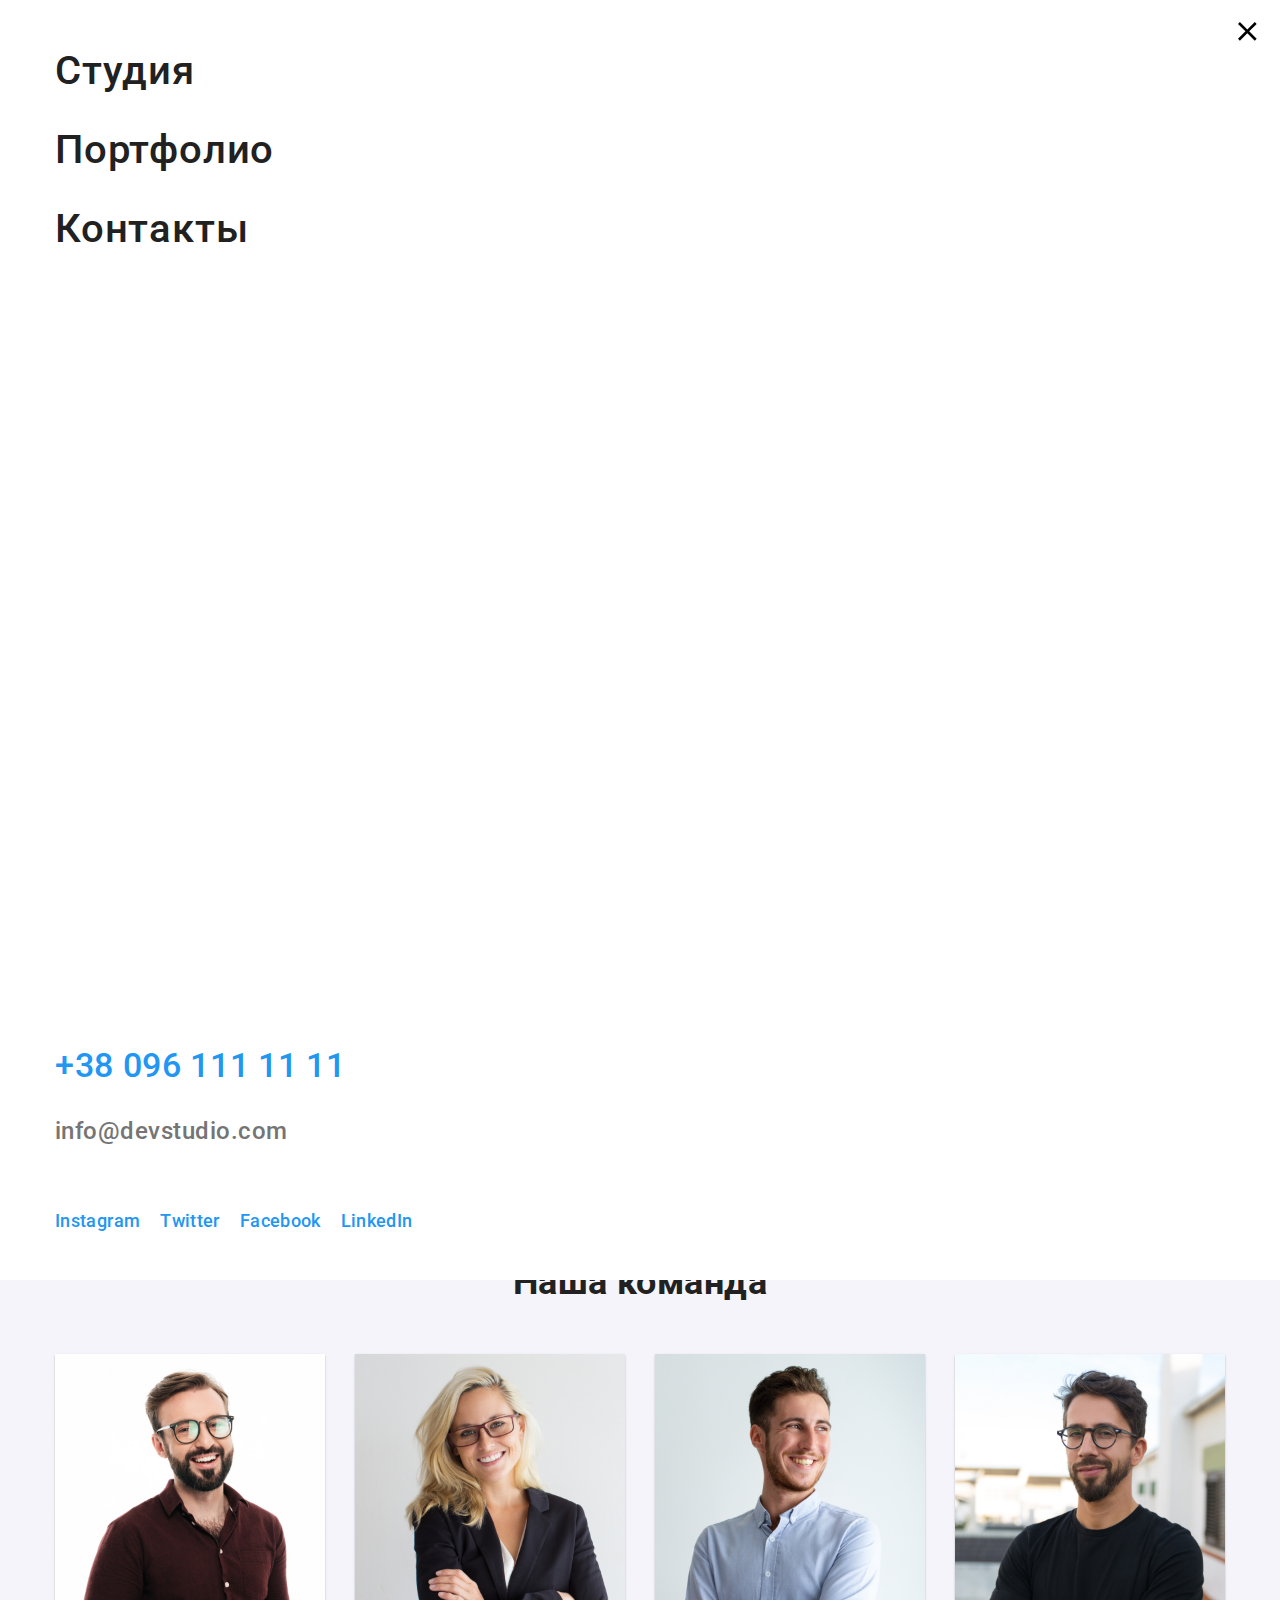
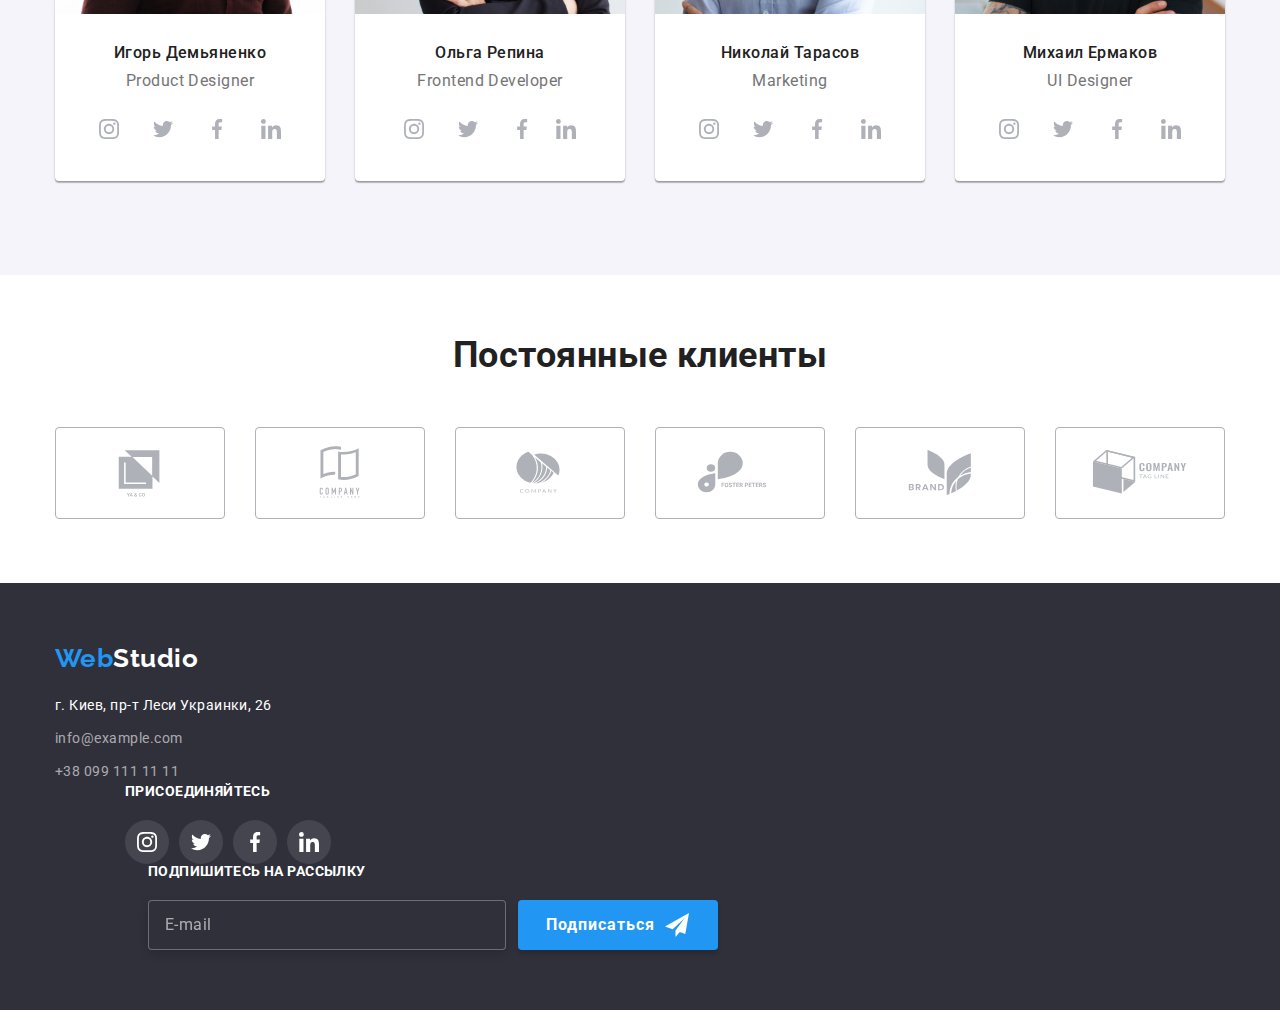
==== index.html @ b3c130a8 "Робить моб меню" ====
<!DOCTYPE html>
<html lang="ru">            
<head>
    <meta charset="UTF-8">
    <meta http-equiv="X-UA-Compatible" content="IE=edge">
    <meta name="viewport" content="width=device-width, initial-scale=1.0">
    <title>Document</title>
    <link href="https://fonts.googleapis.com/css2?family=Raleway:wght@700&family=Roboto:wght@400;500;700;900&display=swap"
        rel="stylesheet">
        <link rel="stylesheet" href="https://cdnjs.cloudflare.com/ajax/libs/modern-normalize/1.0.0/modern-normalize.min.css">
        <link rel="stylesheet" href="./css/main.min.css">
</head>


<body>
    
    <header class="page-header">
        <div class="header container">
            <nav class="navigation">
                <a href="./index.html" class="logo"> <span class="logo-accent">Web</span>Studio</a>
    
              </nav>
<div class="menu-container js-menu-container" id="mobile-menu"></div>
    <ul class="site-nav list">
    <li class="header-link"><a href="" class="nav-link link current">Студия</a></li>
    <li class="header-link"> <a href="./portfolio.html" class="nav-link link">Портфолио</a></li>
    <li class="header-link"> <a href="" class="nav-link link">Контакты</a></li>
</ul>


<div class="auth-nav-group">
    <ul class="auth-nav list">
        <li class="header-link">

            <a href="mailto:info@example.com" class="auth-nav mail">
                <svg class="email-icon" width="16" height="12">
                    <use href="./images/icons.svg#icon-envelope">
                    </use>
                </svg>info@devstudio.com</a>
        </li>

        <li class="tel:header-link"> <a href="" class="auth-nav phone">
                <svg class="smartphone-icon" width="10" height="16">
                    <use href="./images/icons.svg#icon-smartphone">
                    </use>
                </svg>+38 096 111 11 11</a>
        </li>
    </ul>
</div>


<button type="button" class="menu-open-btn" data-menu-open>
    <svg class="menu-open-btn__icon" width="40" height="40" aria-label="Переключатель мобильного меню" aria-expanded="false"
        aria-controls="mobile-menu">
        <use class="icon-menu" href="./images/icons.svg#icon-menu-mob"></use>
</svg> </button>


 </div>

 <div class="mob-menu" data-menu>

    <div class="container">

        <div class="mob-menu-top">

     <button type="button" class="menu-close-btn" data-menu-close>
        <svg class="menu-close-btn__icon" width="19" height="19" aria-label="Переключатель мобильного меню" aria-expanded="false"
            aria-controls="mobile-menu">
                     <use class="icon-close" href="./images/icons.svg#icon-close-mob"></use>
        </svg>
     </button>


<ul class="mob-menu-list list">
    <li class="mob-menu-list__item"><a href="" class="mob-menu-list__link link current">Студия</a></li>
    <li class="mob-menu-list__item"> <a href="./portfolio.html" class="mob-menu-list__link link">Портфолио</a></li>
    <li class="mob-menu-list__item"> <a href="" class="mob-menu-list__link link">Контакты</a></li>
</ul>

</div>

<div class="mob-menu-bottom">

<div class="mob-connect mob-menu__connect">
    <ul class="mob-connect__list list">
        

        <li class="tel:mob-connect__item"> <a href="" class="mob-connect__tel">
                +38 096 111 11 11</a>
        </li>
   <li class="mob-connect__item">

            <a href="mailto:info@example.com" class="mob-connect__mail">
               info@devstudio.com</a>
        </li> 
    </ul>

    

</div>
<ul class="mob-menu-social list">
        <li class="mob-menu-social__item">
            <a href="" class="mob-menu-social__link link"
            target="blank" rel="noopener noreferrer">
               Instagram 
            </a>
        </li>
        <li class="mob-menu-social__item">
            <a href="" class="mob-menu-social__link link" target="blank" rel="noopener noreferrer">
                Twitter
            </a>
        </li>
        <li class="mob-menu-social__item">
            <a href="" class="mob-menu-social__link link" target="blank" rel="noopener noreferrer">
              Facebook  
            </a>
        </li>
        <li class="mob-menu-social__item">
            <a href="" class="mob-menu-social__link link" target="blank" rel="noopener noreferrer">
               LinkedIn 
            </a>
        </li>
    </ul>
</div>
</div>
</div>

    </header>

<main>
<!-- HERO -->


    <!-- <section class="hero">
        <div class="hero__wrap container">
        <h1 class="hero__title">Эффективные решения<br>для вашего бизнеса</h1>
                <button type="button" class="hero__button" data-modal-open>Заказать услугу</button> 
   
            </div>  
    </section> -->
        

    <!--Особливості-->

    <section class="section">
<div class="features section__features container">
    <h2 class="feature__title--hidden visually-hidden">Преимущества</h2>
        <ul class="features-description list">
            <li class="features-description__item">
                <div class="features-description__thumb">
                    <svg class="features-description__icon" width="70" height="70">
                        <use href="./images/icons.svg#icon-antenna"></use>
                    </svg>
                </div>
                <h3 class="features-description__title">Внимание к деталям</h3>
            <p class="features-description__text">Идейные соображения, а также начало повседневной работы по формированию позиции.</p>
            </li>

        <li class="features-description__item">
            <div class="features-description__thumb">
                <svg class="features-description__icon" width="70" height="70">
                    <use href="./images/icons.svg#icon-clock"></use>
                </svg>
            </div>
            <h3 class="features-description__title">Пунктуальность</h3>
            <p class="features-description__text">Задача организации, в особенности же рамки и место обучения кадров влечет за собой.</p>
        </li>

        <li class="features-description__item">
            <div class="features-description__thumb">
                <svg class="features-description__icon" width="70" height="70">
                    <use href="./images/icons.svg#icon-diagram"></use>
                </svg>
            </div>
            <h3 class="features-description__title">Планирование</h3>
            <p class="features-description__text">Равным образом консультация с широким активом в значительной степени обуславливает.</p>
        </li>
        <li class="features-description__item">
            <div class="features-description__thumb">
                <svg class="features-description__icon" width="70" height="70">
                    <use href="./images/icons.svg#icon-astronaut"></use>
                </svg>
            </div>
            <h3 class="features-description__title">Современные технологии</h3>
            <p class="features-description__text">Значимость этих проблем настолько очевидна, что реализация плановых заданий.</p>
        </li>
        </ul>
    </div>
    </section>

    <!--Діяльність-->


    <section class="section">
        <div class="section__activity activity container">
        <h2 class="activity__title">Чем мы занимаемся</h2>
        <ul class="activity__list list">
           <div class="activity__photo-thumb">
            <li class="activity__photo">
             <img class="activity__image no-gap" src="./images/img.png" alt="Фото планшета с клавиатурой" width="370"></li>           
            <p class="activity__description">Десктопные приложения</p>
            </div>
            <div class="activity__photo-thumb">
            <li class="activity__photo">
             <img class="activity__image no-gap" src="./images/planshet.png" alt="Фото планшета" width="370"></li>
            <p class="activity__description">Мобильные приложения</p>
            </div>
            <div class="activity__photo-thumb">
            <li class="activity-photo">
             <img class="activity__image no-gap" src="./images/nout.png" alt="Фото ноутбука" width="370"></li>  
        <p class="activity__description">Дизайнерские решения</p>
            </div>
    </ul>
    </div>
    </section>

    <!--Команда-->

    <section class="section team-bg">
        <div class="team container">
        <h2 class="team__title">Наша команда</h2>
        
         <ul class="team__list team-card list">
           
            <li class="team-card__list">
                <div>
                <img class="team-card__photo no-gap" src="./images/igor.jpg" alt="Фото Игоря" width="270" height="260">
               <div class="team-card__content">
                   <h3 class="team-card__name">Игорь Демьяненко</h3>
                <p class="team-card__possition"> <span lang="en">Product Designer</span> </p>
                <ul class="team-social list">
                    <li class="team-social__item">
                        <a href="" class="team-social__link">
                            <svg class="team-social__icon" width="20" height="20">
                                <use href="./images/icons.svg#icon-instagram">
                                </use>
                            </svg>
                        </a>
                    </li>
                    <li class="team-social__item">
                        <a href="" class="team-social__link">
                            <svg class="team-social__icon" width="20" height="20">
                                <use href="./images/icons.svg#icon-twitter">
                                </use>
                            </svg>
                        </a>
                    </li>
                    <li class="team-social__item">
                        <a href="" class="team-social__link">
                            <svg class="team-social__icon" width="20" height="20">
                                <use href="./images/icons.svg#icon-facebook">
                                </use>
                            </svg>
                        </a>
                    </li>
                    <li class="team-social__item">
                        <a href="" class="team-social__link">
                            <svg class="team-social__icon" width="20" height="20">
                                <use href="./images/icons.svg#icon-linkedin">
                                </use>
                            </svg>
                        </a>
                    </li>
                </ul>
            </div>
         </div>
        </li>
            <li class="team-card__list">
               <div>
                <img class="team-card__photo no-gap" src="./images/olga.jpg" alt="Фото Ольги" width="270" height="260">
               
                <div class="team-card__content">
                    <h3 class="team-card__name">Ольга Репина</h3>
                <p class="team-card__possition"> <span lang="en">Frontend Developer</span> </p>
            <ul class="team-social list">
                <li class="team-social__item">
                    <a href="" class="team-social__link">
                        <svg class="team-social__icon" width="20" height="20">
                            <use href="./images/icons.svg#icon-instagram">
                            </use>
                        </svg>
                    </a>
                </li>
                <li class="team-social__item">
                    <a href="" class="team-social__link">
                        <svg class="team-social__icon" width="20" height="20">
                            <use href="./images/icons.svg#icon-twitter">
                            </use>
                        </svg>
                    </a>
                </li>
                <li class="team-social__item">
                    <a href="" class="team-social__link">
                        <svg class="team-social__icon" width="20" height="20">
                            <use href="./images/icons.svg#icon-facebook">
                            </use>
                        </svg>
                    </a>
                </li>
                <li class="teamteam-social__item">
                    <a href="" class="team-social__link">
                        <svg class="team-social__icon" width="20" height="20">
                            <use href="./images/icons.svg#icon-linkedin">
                            </use>
                        </svg>
                    </a>
                </li>
            </ul>
            </div>
        </div>
        </li>
            <li class="team-card__list">
                <div>
                <img class="team-card__photo no-gap" src="./images/nicolay.jpg" alt="Фото Николая" width="270" height="260">
                <div class="team-card__content">
                    <h3 class="team-card__name">Николай Тарасов</h3>
                <p class="team-card__possition"> <span lang="en">Marketing</span> </p>
            <ul class="team-social list">
                <li class="team-social__item">
                    <a href="" class="team-social__link">
                        <svg class="team-social__icon" width="20" height="20">
                            <use href="./images/icons.svg#icon-instagram">
                            </use>
                        </svg>
                    </a>
                </li>
                <li class="team-social__item">
                    <a href="" class="team-social__link">
                        <svg class="team-social__icon" width="20" height="20">
                            <use href="./images/icons.svg#icon-twitter">
                            </use>
                        </svg>
                    </a>
                </li>
                <li class="team-social__item">
                    <a href="" class="team-social__link">
                        <svg class="team-social__icon" width="20" height="20">
                            <use href="./images/icons.svg#icon-facebook">
                            </use>
                        </svg>
                    </a>
                </li>
                <li class="team-social__item">
                    <a href="" class="team-social__link">
                        <svg class="team-social__icon" width="20" height="20">
                            <use href="./images/icons.svg#icon-linkedin">
                            </use>
                        </svg>
                    </a>
                </li>
            </ul>
            </div>
        </div>
        </li>
            <li class="team-card__list">
                <div>
                <img class="team-card__photo no-gap" src="./images/mihail.jpg" alt="Фото Михаила" width="270" height="260">
                <div class="team-card__content">
                    <h3 class="team-card__name">Михаил Ермаков</h3>
                <p class="team-card__possition"> <span lang="en">UI Designer</span> </p>
            <ul class="team-social list">
                <li class="team-social__item">
                    <a href="" class="team-social__link">
                        <svg class="team-social__icon" width="20" height="20">
                            <use href="./images/icons.svg#icon-instagram">
                            </use>
                        </svg>
                    </a>
                </li>
                <li class="team-social__item">
                    <a href="" class="team-social__link">
                        <svg class="team-social__icon" width="20" height="20">
                            <use href="./images/icons.svg#icon-twitter">
                            </use>
                        </svg>
                    </a>
                </li>
                <li class="team-social__item">
                    <a href="" class="team-social__link">
                        <svg class="team-social__icon" width="20" height="20">
                            <use href="./images/icons.svg#icon-facebook">
                            </use>
                        </svg>
                    </a>
                </li>
                <li class="team-social__item">
                    <a href="" class="team-social__link">
                        <svg class="team-social__icon" width="20" height="20">
                            <use href="./images/icons.svg#icon-linkedin">
                            </use>
                        </svg>
                    </a>
                </li>
            </ul>
            </div>
        </div>
        </li>
       
        </ul>
     </div>
   
    </section>
    
    <!--Клієнти-->

    <section class="section clients">
        <div class="clients-box container">
            <h2 class="clients-box__title">Постоянные клиенты</h2>
            <ul class="clients-box__list clients-list list">
                <li class="clients-list__item">
                    <div class="clients-list__thumb">
                        <a href="" class="clients-list__link">
                         <svg class="clients-list__logo" width="106" height="60">
                        <use href="./images/icons.svg#icon-Logo1"></use>
                    </svg>
                    </a>
                </div>
                </li>
                <li class="clients-list__item">
                    <div class="clients-list__thumb">
                       <a href="" class="clients-list__link">
                        <svg class="clients-list__logo" width="106" height="60">
                        <use href="./images/icons.svg#icon-Logo2"></use>
                    </svg>
                    </a>
                </div>
                </li>
                <li class="clients-list__item">
                    <div class="clients-list__thumb">
                        <a href="" class="clients-list__link">
                        <svg class="clients-list__logo" width="106" height="60">
                        <use href="./images/icons.svg#icon-Logo3"></use>
                    </svg>
                    </a>
                 </div>
                </li>
                <li class="clients-list__item">
                    <div class="clients-list__thumb">
                        <a href="" class="clients-list__link"> 
                        <svg class="clients-list__logo" width="106" height="60">
                        <use href="./images/icons.svg#icon-Logo4"></use>
                        </svg>
                    </a>
                </div>
                </li>
                <li class="clients-list__item">
                    <div class="clients-list__thumb">
                         <a href="" class="clients-list__link">
                        <svg class="clients-list__logo" width="106" height="60">
                        <use href="./images/icons.svg#icon-Logo5"></use>
                    </svg>
                    </a>
                </div>
                </li>
                <li class="clients-list__item">
                    <div class="clients-list__thumb">
                        <a href="" class="clients-list__link">
                        <svg class="clients-list__logo" width="106" height="60">
                        <use href="./images/icons.svg#icon-Logo6"></use>
                    </svg>
                    </a>
                </div>
                </li>
            </ul>  
        </div>
    </section>
</main>

    <!--Футер-->
    
    <footer class="footer">
        <div class="footer__wrap--general container">

        <div class="footer-contacts">
            <a href=".index.html" class="footer-contacts__logo-footer"> <span class="logo-accent">Web</span>Studio</a>
        <address class="address-city">
            <a href="https://goo.gl/maps/Y9RydLLw3SXS2AKa6" class="address-city__address">г. Киев, пр-т Леси Украинки, 26</a>
    
        </address>
        <address class="address-text">
            <a href="mailto:info@example.com" class="address-text__contacts-main contacts-email">info@example.com</a> <br>
            <a href="tel:+380991111111" class="address-text__contacts-main contacts-phone">+38 099 111 11 11</a>
        </address>
        </div>

        <div class="footer__social footer-social-box ">
            <h3 class="footer-title">присоединяйтесь</h3>
            
            <ul class="footer-social-list list">
                <li class="footer-social-list__item">
                     <a href="" class="footer-social-list__link">
                        <svg class="footer-social-list__icon" width="20" height="20">
                            <use href="./images/icons.svg#icon-instagram">
                            </use>
                        </svg>
                    </a>
                </li>
                <li class="footer-social-list__item">
                     <a href="" class="footer-social-list__link">
                        <svg class="footer-social-list__icon" width="20" height="20">
                            <use href="./images/icons.svg#icon-twitter">
                            </use>
                        </svg>
                    </a>
                </li>
                <li class="footer-social-list__item">
                     <a href="" class="footer-social-list__link">
                        <svg class="footer-social-list__icon" width="20" height="20">
                            <use href="./images/icons.svg#icon-facebook">
                            </use>
                        </svg>
                    </a>
                </li>
                <li class="footer-social-list__item">
                     <a href="" class="footer-social-list__link">
                        <svg class="footer-social-list__icon" width="20" height="20">
                            <use href="./images/icons.svg#icon-linkedin">
                            </use>
                        </svg>
                    </a>
                </li>
            </ul>
      
    </div>
    <div class="footer__subscribe-box">
        <h3 class="footer-title">подпишитесь на рассылку</h3>
        <div class="subscribe-wrap">
        
            <input type="email" class="subscribe-wrap__mail-input" placeholder="E-mail" >
          
            <button type="button" class="btn-footer" >Подписаться
            <svg class="btn-footer__icon" width="24" height="24">
                <use href="./images/icons.svg#icon-icon_send">
                </use>
            </svg>  
            </button>
            
        </div>
    </div>
    </div>
    </footer>

    <div class="backdrop is-hidden" data-modal>
        <div class="modal">
            <button class="close-modal" data-modal-close>
                <svg class="close-modal__icon" width="11" height="11">
                    <use href="./images/icons.svg#icon-close">
                    </use>
                </svg>
            </button>
        <form class="form" action="#">
            <b class="modal__title">Оставьте свои данные, мы вам перезвоним</b>
            <!-- <p class="text-modal title">Оставьте свои данные, мы вам перезвоним</p> -->
            <div class="form__group form-wrap">
                <label for="user-name">Имя</label>
                <span class="form-group-span">
                    <input class="form-input" type="text" name="user-name" id="user-name">
                    <svg class="icon-man icon-modal" width="16" height="12">
                        <use href="./images/icons.svg#icon-man">
                        </use>
                    </svg>
                </span>
            </div>

            <div class="form__group">
            
                <label for="phone">Телефон</label>
                <span class="form-group-span">
                    <input class="form-input" type="tel" name="phone" id="phone">
                    <svg class="icon-phone icon-modal" width="16" height="12">
                        <use href="./images/icons.svg#icon-phone">
                        </use>
                    </svg>
                </span>
            </div>

            <div class="form__group">
            
                <label for="mail">Почта</label>
                <span class="form-group-span">
                    <input class="form-input" type="email" name="mail" id="mail">
                    <svg class="icon-mail icon-modal" width="16" height="12">
                        <use href="./images/icons.svg#icon-mail">
                        </use>
                    </svg>
                </span>
            </div>

            <div class="form__group">
            <label for="comments">Комментарий</label>
            <textarea class="textarea" name="comments" id="comments" placeholder="Введите текст"></textarea>
            </div>

            <div class="form-agreement"> 
            <input type="checkbox" name="agree" id="agree" class="agree-check visually-hidden">
            <label for="agree" class="agree-text" >
                 <span>
                     <svg class="agree-icon" width="16" height="15">
                <use href="./images/icons.svg#icon-check">
                </use>
            </svg>
        </span>
         Соглашаюсь с рассылкой и принимаю&nbsp;
            <a href="" class="agree-link link">Условия договора</a>
        </label>
             </div>
            <button class="modal-btn-submit" type="submit">Отправить</button>
           
    </form>
        </div>
    </div>



<script src="./js/modal.js"></script>
<script src="./js/mobile-menu.js"></script>

</body>

</html>
---- css/main.min.css ----
* html{-webkit-box-sizing:border-box;box-sizing:border-box}p,h1,h2,h3,h4,h5,h6{margin:0px}ul,ol{margin-left:0px}button{cursor:pointer;outline:none;border:none}img{display:block;width:100%;max-width:100%;height:auto}:root{--bg-secondary: #e5e5e5;--border-header: #ececec;--primary-text-color: #212121;--accent-color: #2196f3;--secondary-text-color: #757575;--backgraund-main: #e5e5e5;--backdraund-black: #2f303a;--contacts-text-color: rgba(255, 255, 255, 0.6);--white-text-color: #ffffff;--bg-button-color: #f5f4fa;--button-hover-color: #188ce8;--border-portfolio: #eeeeee;--logo-header-black: #000000;--clients-link-border: #afb1b8;--timing-function: cubic-bezier(0.4, 0, 0.2, 1);--transition-duration: 250ms}body{color:var(--primary-text-color);text-decoration:none;font-family:Roboto, sans-serif;letter-spacing:0.03em}.list{list-style:none;padding:0px;margin:0px}.link{text-decoration:none}input{outline:none}textarea{outline:none}.visually-hidden{position:absolute;width:1px;height:1px;margin:-1px;border:0;padding:0;white-space:nowrap;-webkit-clip-path:inset(100%);clip-path:inset(100%);clip:rect(0 0 0 0);overflow:hidden}.container{width:100%;padding-right:15px;padding-left:15px;margin:0 auto}@media screen and (min-width: 480px){.container{width:480px}}@media screen and (min-width: 768px){.container{width:768px}}@media screen and (min-width: 1200px){.container{width:1200px}}.page-header{border-bottom:solid 1px var(--border-header)}.site-nav .link{color:var(--primary-text-color);font-weight:500;font-size:14px;line-height:1.14;letter-spacing:0.02em;text-decoration:none;display:-webkit-box;display:-ms-flexbox;display:flex;-ms-flex-wrap:wrap;flex-wrap:wrap;-webkit-transition:color var(--timing-function) var(--transition-duration);transition:color var(--timing-function) var(--transition-duration)}.site-nav .link:hover,.site-nav .link:focus{color:var(--accent-color)}.site-nav{display:-webkit-box;display:-ms-flexbox;display:flex}@media screen and (max-width: 767px){.site-nav{display:none}}.auth-nav{color:var(--secondary-text-color);font-weight:500;font-size:14px;line-height:1.14;letter-spacing:0.02em;text-decoration:none;display:-webkit-box;display:-ms-flexbox;display:flex;-webkit-box-align:center;-ms-flex-align:center;align-items:center;-webkit-transition:color var(--timing-function) var(--transition-duration);transition:color var(--timing-function) var(--transition-duration)}@media screen and (max-width: 767px){.auth-nav{display:none}}.auth-nav:hover,.auth-nav:focus{color:var(--accent-color)}.email-icon{margin-right:10px;fill:var(--secondary-text-color)}.auth-nav .mail:hover .email-icon,.auth-nav .mail:focus .email-icon{fill:var(--accent-color)}.smartphone-icon{margin-right:10px;fill:var(--secondary-text-color)}.auth-nav .phone:hover .smartphone-icon,.auth-nav .phone:focus .smartphone-icon{fill:var(--accent-color)}.header-link>.auth-nav{padding-top:32px;padding-bottom:32px}.auth-nav-group{margin-left:auto;display:-webkit-box;display:-ms-flexbox;display:flex}.navigation{display:-webkit-box;display:-ms-flexbox;display:flex}.nav-link{position:relative;padding-top:32px;padding-bottom:32px}.site-nav .current{color:var(--accent-color)}.site-nav .current::after{content:'';position:absolute;display:block;width:100%;height:4px;background-color:var(--accent-color);bottom:0;left:0;opacity:0;-webkit-transition:opacity 250ms var(--timing-function);transition:opacity 250ms var(--timing-function)}.site-nav .current::after,.site-nav .current::after{opacity:1;border-radius:2px}.header-link{display:block}.header-link:not(:last-child){margin-right:50px}.header{display:-webkit-box;display:-ms-flexbox;display:flex}.menu-open-btn{margin-left:auto;padding:12px 8px;background-color:var(--white-text-color)}.menu-open-btn__icon{-webkit-transition:fill var(--timing-function) var(--transition-duration);transition:fill var(--timing-function) var(--transition-duration)}.menu-open-btn__icon:hover{fill:var(--accent-color)}.menu-close-btn__icon{-webkit-transition:fill var(--timing-function) var(--transition-duration);transition:fill var(--timing-function) var(--transition-duration)}.menu-close-btn__icon:hover{fill:var(--accent-color)}.mob-menu{position:fixed;background-color:var(--white-text-color);top:0;left:0;width:100vw;height:100vw;z-index:1;padding-top:48px;padding-bottom:48px}.menu-close-btn{position:absolute;right:15px;top:10px;display:block;margin-left:auto;padding:12px 8px;background-color:var(--white-text-color)}.menu-close-btn:hover,.menu-close-btn:focus{color:var(--accent-color)}.mob-menu-list__link{font-weight:500;font-size:40px;line-height:1.17;letter-spacing:0.02em;text-decoration:none;color:var(--primary-text-color)}.mob-menu-list__link:hover,.mob-menu-list__link:focus{color:var(--accent-color);-webkit-transition:var(--timing-function) var(--transition-duration);transition:var(--timing-function) var(--transition-duration)}.mob-menu-list__item:not(:last-child){margin-bottom:32px}.mob-connect__tel{display:block;font-weight:500;font-size:34px;line-height:1.17;letter-spacing:0.02em;text-decoration:none;color:var(--accent-color);margin-bottom:32px}.mob-connect__mail{display:block;text-decoration:none;font-weight:500;font-size:24px;line-height:1.16;letter-spacing:0.02em;color:var(--secondary-text-color)}.mob-menu__connect{margin-bottom:64px}.mob-menu-social{display:-webkit-box;display:-ms-flexbox;display:flex;-webkit-box-orient:horizontal;-webkit-box-direction:normal;-ms-flex-direction:row;flex-direction:row}.mob-menu-social__item:not(:last-child){margin-right:20px}.mob-menu-social__link{font-weight:500;font-size:18px;line-height:1.22;letter-spacing:0.02em;color:var(--accent-color)}.container{height:100%;display:-webkit-box;display:-ms-flexbox;display:flex;-webkit-box-orient:vertical;-webkit-box-direction:normal;-ms-flex-direction:column;flex-direction:column;-webkit-box-pack:justify;-ms-flex-pack:justify;justify-content:space-between}.logo{color:var(--logo-header-black);font-family:Raleway, sans-serif;font-weight:bold;font-size:26px;line-height:1.19;text-decoration:none;display:-webkit-box;display:-ms-flexbox;display:flex;-webkit-box-align:center;-ms-flex-align:center;align-items:center;margin-right:93px}.logo-accent{color:var(--accent-color)}@media screen and (min-width: 480px){.section{padding-top:60px;padding-bottom:60px}}@media screen and (min-width: 1200px){.section{padding-bottom:94px;padding-bottom:94px}}.section-title{color:var(--primary-text-color);font-weight:bold;font-size:18px;line-height:2;text-decoration:none}.section-text{color:var(--secondary-text-color);font-size:16px;line-height:1.87;text-decoration:none}.backdrop{position:fixed;top:0;left:0;width:100vw;height:100vh;background-color:rgba(0,0,0,0.2);opacity:1;-webkit-transition:opacity var(--timing-function) var(--transition-duration),visibility var(--timing-function) var(--transition-duration);transition:opacity var(--timing-function) var(--transition-duration),visibility var(--timing-function) var(--transition-duration)}.backdrop.is-hidden{opacity:0;pointer-events:none;visibility:hidden}.backdrop.is-hidden .modal{-webkit-transform:translate(-50%, -50%) scale(0.9);transform:translate(-50%, -50%) scale(0.9)}.modal{position:absolute;top:50%;left:50%;-webkit-transform:translate(-50%, -50%);transform:translate(-50%, -50%);width:528px;min-height:581px;-webkit-box-shadow:0px 1px 3px rgba(0,0,0,0.12),0px 1px 1px rgba(0,0,0,0.14),0px 2px 1px rgba(0,0,0,0.2);box-shadow:0px 1px 3px rgba(0,0,0,0.12),0px 1px 1px rgba(0,0,0,0.14),0px 2px 1px rgba(0,0,0,0.2);border-radius:4px;background-color:var(--white-text-color);-webkit-transform:translate(-50%, -50%) scale(1);transform:translate(-50%, -50%) scale(1);-webkit-transition:-webkit-transform var(--transition-duration) var(--timing-function);transition:-webkit-transform var(--transition-duration) var(--timing-function);transition:transform var(--transition-duration) var(--timing-function);transition:transform var(--transition-duration) var(--timing-function), -webkit-transform var(--transition-duration) var(--timing-function)}.close-modal{position:absolute;display:-webkit-inline-box;display:-ms-inline-flexbox;display:inline-flex;-webkit-box-pack:center;-ms-flex-pack:center;justify-content:center;-webkit-box-align:center;-ms-flex-align:center;align-items:center;width:30px;height:30px;border:1px solid rgba(0,0,0,0.1);border-radius:50%;-webkit-box-sizing:border-box;box-sizing:border-box;background:var(--white-text-color);right:8px;top:8px;padding:6px;cursor:pointer}.close-modal__icon{-webkit-transition:fill var(--timing-function) var(--transition-duration);transition:fill var(--timing-function) var(--transition-duration)}.close-modal__icon:hover{fill:var(--accent-color)}.form{margin-right:auto;margin-left:auto;padding:40px}.form__group{position:relative;display:-webkit-box;display:-ms-flexbox;display:flex;-webkit-box-orient:vertical;-webkit-box-direction:normal;-ms-flex-direction:column;flex-direction:column;margin-bottom:10px;border-color:solid 1px var(--accent-color)}.form__group input:focus{border-color:var(--accent-color)}.form__group input{position:relative;margin:0;padding:0;padding-left:42px;border:1px solid rgba(33,33,33,0.2);-webkit-box-sizing:border-box;box-sizing:border-box;border-radius:4px;min-height:40px;width:100%;cursor:pointer}.form__group label{margin-bottom:4px;font-size:12px;line-height:1.16;letter-spacing:0.01em;color:var(--secondary-text-color);cursor:pointer}.form-group-span{position:relative}.modal__title{font-weight:bold;font-size:20px;line-height:1.15;text-align:center;letter-spacing:0.03em;margin-top:0;margin-bottom:12px;display:-webkit-box;display:-ms-flexbox;display:flex}.textarea{position:relative;resize:none;padding:12px 16px;border:1px solid rgba(33,33,33,0.2);-webkit-box-sizing:border-box;box-sizing:border-box;border-radius:4px;min-height:120px;cursor:pointer}.textarea:focus{border-color:var(--accent-color)}.textarea::-webkit-input-placeholder{font-size:12px;line-height:1.16;letter-spacing:0.01em;color:rgba(117,117,117,0.5)}.textarea:-ms-input-placeholder{font-size:12px;line-height:1.16;letter-spacing:0.01em;color:rgba(117,117,117,0.5)}.textarea::-ms-input-placeholder{font-size:12px;line-height:1.16;letter-spacing:0.01em;color:rgba(117,117,117,0.5)}.textarea::placeholder{font-size:12px;line-height:1.16;letter-spacing:0.01em;color:rgba(117,117,117,0.5)}.icon-modal{position:absolute;display:inline-block;width:12px;height:12px;left:12px;top:50%;-webkit-transform:translateY(-50%);transform:translateY(-50%)}.form-input:focus ~ .icon-modal{fill:var(--accent-color)}.form-agreement{display:-webkit-box;display:-ms-flexbox;display:flex;-webkit-box-pack:center;-ms-flex-pack:center;justify-content:center}.agree-text{font-size:14px;line-height:1.71;letter-spacing:0.03em;color:var(--secondary-text-color);display:-webkit-box;display:-ms-flexbox;display:flex;-webkit-box-align:center;-ms-flex-align:center;align-items:center;cursor:pointer}.agree-text span{width:16px;height:15px;border:2px solid var(--primary-text-color);border-radius:2px;margin-right:7px;display:-webkit-box;display:-ms-flexbox;display:flex;-webkit-box-align:center;-ms-flex-align:center;align-items:center;-webkit-box-pack:center;-ms-flex-pack:center;justify-content:center}.agree-icon{fill:transparent}.agree-check:checked+.agree-text .agree-icon{fill:var(--white-text-color)}.agree-check:checked+.agree-text span{background-color:var(--accent-color);border:none;fill:var(--white-text-color)}.agree-link{font-size:14px;line-height:1.71;letter-spacing:0.03em;-webkit-text-decoration-line:underline;text-decoration-line:underline;color:var(--accent-color)}.modal-btn-submit{border-radius:4px;min-width:200px;padding:10px 32px;margin-right:auto;margin-left:auto;margin-top:30px;background-color:var(--accent-color);color:var(--white-text-color);-webkit-box-shadow:0px 4px 4px rgba(0,0,0,0.15);box-shadow:0px 4px 4px rgba(0,0,0,0.15);font-family:inherit;font-weight:bold;font-size:16px;line-height:1.87;display:-webkit-box;display:-ms-flexbox;display:flex;-webkit-box-pack:center;-ms-flex-pack:center;justify-content:center;letter-spacing:0.06em;cursor:pointer;-webkit-transition:background-color var(--timing-function) var(--transition-duration);transition:background-color var(--timing-function) var(--transition-duration)}.modal-btn-submit:hover,.modal-btn-submit:hover{background-color:var(--button-hover-color)}.hero{background-color:var(--backdraund-black);background-image:-webkit-gradient(linear, left top, left bottom, from(rgba(47,48,58,0.4)), to(rgba(47,48,58,0.4))),url(../images/hero-image.jpg);background-image:linear-gradient(rgba(47,48,58,0.4), rgba(47,48,58,0.4)),url(../images/hero-image.jpg);background-repeat:no-repeat;background-position:center;background-size:cover;text-align:center;-webkit-box-align:center;-ms-flex-align:center;align-items:center}.hero__wrap{padding-bottom:200px;padding-top:200px}.hero__title{color:var(--white-text-color);font-weight:900;font-size:44px;line-height:1.36;text-align:center;letter-spacing:0.06em;text-transform:uppercase;margin-top:0px;margin-bottom:30px}.hero__button{border-radius:4px;min-width:200px;padding:10px 32px;margin-right:auto;margin-left:auto;background-color:var(--accent-color);color:var(--white-text-color);font-family:inherit;font-weight:bold;font-size:16px;line-height:1.87;display:-webkit-box;display:-ms-flexbox;display:flex;letter-spacing:0.06em;display:inline-block;cursor:pointer;-webkit-transition:background-color var(--timing-function) var(--transition-duration);transition:background-color var(--timing-function) var(--transition-duration)}.hero__button:hover,.hero__button:hover{background-color:var(--button-hover-color)}.features-description__title{color:var(--primary-text-color);margin-top:0px;margin-bottom:10px;font-weight:bold;font-size:14px;line-height:1.14;text-transform:uppercase}.features-description__text{color:var(--secondary-text-color);font-size:14px;line-height:1.71;margin-top:0px;margin-bottom:0px}.features-description__thumb{width:100%;height:120px;background-color:var(--bg-button-color);border-radius:4px;display:-webkit-box;display:-ms-flexbox;display:flex;background-size:auto;margin-bottom:30px;-webkit-box-align:center;-ms-flex-align:center;align-items:center;-webkit-box-pack:center;-ms-flex-pack:center;justify-content:center}.features-description__icon{display:block}@media screen and (min-width: 768px){.features-description{width:768px;display:-webkit-box;display:-ms-flexbox;display:flex;-ms-flex-wrap:wrap;flex-wrap:wrap;margin-left:-30px}}@media screen and (min-width: 1200px){.features-description{width:1200px}}@media screen and (min-width: 768px){.features-description>.features-description__item{-ms-flex-preferred-size:calc(100% / 2 - 30px);flex-basis:calc(100% / 2 - 30px);margin-left:30px}}@media screen and (min-width: 1200px){.features-description>.features-description__item{-ms-flex-preferred-size:calc(100% / 4 - 30px);flex-basis:calc(100% / 4 - 30px);margin-left:30px}}.section__features>.features-description__item:not(:last-child){margin-right:30px}@media screen and (max-width: 1199px){.features-description__item:not(:last-child){margin-bottom:30px}}@media screen and (max-width: 1199px){.activity{display:none}}.activity__title{margin-bottom:50px;font-weight:bold;font-size:36px;line-height:1.16;text-align:center}.section__activity>.activity__list{display:-webkit-box;display:-ms-flexbox;display:flex;-webkit-box-pack:justify;-ms-flex-pack:justify;justify-content:space-between}.activity__photo:not(:last-child){margin-right:30px}.activity__image.no-gap{display:block}.activity__photo-thumb{position:relative}.activity__photo-thumb::before{content:'';display:inline-block;position:absolute;width:370px;height:70px;background-color:rgba(47,48,58,0.8);bottom:0;left:0}.activity__description{content:'';display:inline-block;position:absolute;font-weight:bold;font-size:14px;line-height:1.14;text-align:center;letter-spacing:0.03em;text-transform:uppercase;color:var(--white-text-color);bottom:0;left:0;padding-top:27px;padding-left:82px;padding-bottom:27px;padding-left:83px}.team-bg{background-color:var(--bg-button-color)}.team-card__photo.no-gap{display:block}.team__title{margin-bottom:30px;font-weight:bold;font-size:28px;line-height:1.17;text-align:center}@media screen and (min-width: 1200px){.team__title{margin-bottom:50px;font-size:36px;line-height:1.16}}.team-card__name{font-weight:500;font-size:16px;line-height:1.18;text-align:center;margin-bottom:10px}.team-card__possition{color:var(--secondary-text-color);font-size:16px;line-height:1.18;text-align:center;margin-bottom:16px}.team-card{margin-bottom:-30px}@media screen and (min-width: 768px){.team-card{width:768px;display:-webkit-box;display:-ms-flexbox;display:flex;-ms-flex-wrap:wrap;flex-wrap:wrap;margin-left:-30px}}@media screen and (min-width: 1200px){.team-card{width:1200px;-ms-flex-wrap:nowrap;flex-wrap:nowrap;-ms-flex-pack:distribute;justify-content:space-around}}.team-card__list{background:var(--white-text-color);-webkit-box-shadow:0px 1px 3px rgba(0,0,0,0.12),0px 1px 1px rgba(0,0,0,0.14),0px 2px 1px rgba(0,0,0,0.2);box-shadow:0px 1px 3px rgba(0,0,0,0.12),0px 1px 1px rgba(0,0,0,0.14),0px 2px 1px rgba(0,0,0,0.2);border-radius:0px 0px 4px 4px}@media screen and (max-width: 767px){.team-card__list:not(:last-child){margin-bottom:30px}}@media screen and (min-width: 768px){.team-card__list{-ms-flex-preferred-size:calc(100% / 2 - 30px);flex-basis:calc(100% / 2 - 30px);margin-left:30px;margin-bottom:30px}}@media screen and (min-width: 1200px){.team-card__list{-ms-flex-preferred-size:calc(100% / 4 - 30px);flex-basis:calc(100% / 4 - 30px);margin-left:30px}}.team-card__content{padding-top:30px;padding-bottom:30px}.team-social{display:-webkit-box;display:-ms-flexbox;display:flex;-webkit-box-pack:center;-ms-flex-pack:center;justify-content:center}.team-social__link{width:44px;height:44px;border-radius:50%;background-color:var(--white-text-color);display:-webkit-box;display:-ms-flexbox;display:flex;-webkit-box-pack:center;-ms-flex-pack:center;justify-content:center;-webkit-box-align:center;-ms-flex-align:center;align-items:center;-webkit-transition:background-color var(--timing-function) var(--transition-duration);transition:background-color var(--timing-function) var(--transition-duration)}.team-social__link:hover,.team-social__link:focus{background-color:var(--accent-color)}.team-social__item+.team-social__item{margin-left:10px}.team-social__icon{fill:#afb1b8;-webkit-transition:background-color var(--timing-function) var(--transition-duration);transition:background-color var(--timing-function) var(--transition-duration);-webkit-transition:fill var(--timing-function) var(--transition-duration);transition:fill var(--timing-function) var(--transition-duration)}.team-social__link:hover .team-social__icon,.team-social__link:focus .team-social__icon{fill:var(--white-text-color)}.clients-box__title{margin-bottom:30px;font-weight:bold;font-size:28px;line-height:1.17;text-align:center}@media screen and (min-width: 1200px){.clients-box__title{margin-bottom:50px;font-size:36px;line-height:1.16}}@media screen and (min-width: 1200px){.clients{padding-bottom:94px}}.clients-list{display:-webkit-box;display:-ms-flexbox;display:flex;-webkit-box-pack:center;-ms-flex-pack:center;justify-content:center;-ms-flex-wrap:wrap;flex-wrap:wrap;margin-left:-30px;margin-bottom:-30px}.clients-list__item{margin-left:30px}@media screen and (max-width: 767px){.clients-list__item{-ms-flex-preferred-size:calc(100% / 2 - 30px);flex-basis:calc(100% / 2 - 30px);margin-bottom:30px}}@media screen and (min-width: 768px) and (max-width: 1199px){.clients-list__item{-ms-flex-preferred-size:calc(100% / 3 - 30px);flex-basis:calc(100% / 3 - 30px);margin-bottom:30px}}@media screen and (min-width: 1200px){.clients-list__item{-ms-flex-preferred-size:calc(100% / 6 - 30px);flex-basis:calc(100% / 6 - 30px)}}.clients-list__link{width:100%;height:92px;border:1px solid var(--clients-link-border);border-radius:4px;display:-webkit-box;display:-ms-flexbox;display:flex;-webkit-box-pack:center;-ms-flex-pack:center;justify-content:center;-webkit-box-align:center;-ms-flex-align:center;align-items:center;-webkit-transition:border-color var(--timing-function) var(--transition-duration);transition:border-color var(--timing-function) var(--transition-duration)}.clients-list__link:hover,.clients-list__link:focus{border-color:var(--accent-color)}.clients-list__logo{fill:var(--clients-link-border);-webkit-transition:fill var(--timing-function) var(--transition-duration);transition:fill var(--timing-function) var(--transition-duration)}.clients-list__link:hover .clients-list__logo,.clients-list__link:focus .clients-list__logo{fill:var(--accent-color)}.button-list{background-color:var(--bg-button-color);font-family:inherit;font-weight:500;font-size:16px;line-height:1.62;border-radius:4px;padding-top:6px;padding-bottom:6px;padding-right:22px;padding-left:22px;cursor:pointer;-webkit-transition:background-color var(--timing-function) var(--transition-duration),color var(--timing-function) var(--transition-duration),-webkit-box-shadow var(--timing-function) var(--transition-duration);transition:background-color var(--timing-function) var(--transition-duration),color var(--timing-function) var(--transition-duration),-webkit-box-shadow var(--timing-function) var(--transition-duration);transition:background-color var(--timing-function) var(--transition-duration),color var(--timing-function) var(--transition-duration),box-shadow var(--timing-function) var(--transition-duration);transition:background-color var(--timing-function) var(--transition-duration),color var(--timing-function) var(--transition-duration),box-shadow var(--timing-function) var(--transition-duration),-webkit-box-shadow var(--timing-function) var(--transition-duration)}.button-list:hover,.button-list:focus{color:var(--white-text-color);background-color:var(--accent-color);-webkit-box-shadow:0px 3px 1px rgba(0,0,0,0.1),0px 1px 2px rgba(0,0,0,0.08),0px 2px 2px rgba(0,0,0,0.12);box-shadow:0px 3px 1px rgba(0,0,0,0.1),0px 1px 2px rgba(0,0,0,0.08),0px 2px 2px rgba(0,0,0,0.12)}.button{padding:0px;margin:0;display:-webkit-box;display:-ms-flexbox;display:flex;margin-bottom:50px;display:flex;-webkit-box-pack:center;-ms-flex-pack:center;justify-content:center}.btn-portfolio:not(:last-child){margin-right:8px}@media screen and (min-width: 768px){.cards-portfolio{display:-webkit-box;display:-ms-flexbox;display:flex;-ms-flex-wrap:wrap;flex-wrap:wrap;-ms-flex-preferred-size:calc(100% / 2 - 30px);flex-basis:calc(100% / 2 - 30px)}}@media screen and (min-width: 1200px){.cards-portfolio{-ms-flex-preferred-size:calc(100% / 3- 30px);flex-basis:calc(100% / 3- 30px)}}.portfolio{padding:0px;margin:0px}@media screen and (min-width: 768px){.portfolio{display:-webkit-box;display:-ms-flexbox;display:flex;-ms-flex-wrap:wrap;flex-wrap:wrap;margin-left:-30px;margin-top:-30px}}.item-portfolio{margin-bottom:30px}@media screen and (min-width: 768px){.item-portfolio{-ms-flex-preferred-size:calc(100% / 2 - 30px);flex-basis:calc(100% / 2 - 30px);margin-left:30px;margin-top:30px}}@media screen and (min-width: 1200px){.item-portfolio{-ms-flex-preferred-size:calc(100% / 3 - 30px);flex-basis:calc(100% / 3 - 30px)}}.item-wrap{width:100%;border-bottom:1px solid var(--border-portfolio);-webkit-transition:-webkit-box-shadow var(--timing-function) var(--transition-duration);transition:-webkit-box-shadow var(--timing-function) var(--transition-duration);transition:box-shadow var(--timing-function) var(--transition-duration);transition:box-shadow var(--timing-function) var(--transition-duration), -webkit-box-shadow var(--timing-function) var(--transition-duration)}.item-wrap:hover,.item-wrap:focus{-webkit-box-shadow:0px 1px 1px rgba(0,0,0,0.12),0px 4px 4px rgba(0,0,0,0.06),1px 4px 6px rgba(0,0,0,0.16);box-shadow:0px 1px 1px rgba(0,0,0,0.12),0px 4px 4px rgba(0,0,0,0.06),1px 4px 6px rgba(0,0,0,0.16)}.portfolio-img-text-thumb{position:relative;overflow:hidden}.portfolio-text-description{position:absolute;top:0;left:0;background-color:rgba(33,150,243,0.9);font-size:18px;line-height:1.56;letter-spacing:0.03em;color:var(--white-text-color);padding:63px 24px;height:100%;-webkit-transform:translateY(100%);transform:translateY(100%);-webkit-transition:-webkit-transform var(--timing-function) var(--transition-duration);transition:-webkit-transform var(--timing-function) var(--transition-duration);transition:transform var(--timing-function) var(--transition-duration);transition:transform var(--timing-function) var(--transition-duration), -webkit-transform var(--timing-function) var(--transition-duration)}.item-portfolio:hover .portfolio-text-description,.item-portfolio:focus .portfolio-text-description{-webkit-transform:translateY(0);transform:translateY(0)}.portfolio-text-wrap{padding-top:20px;padding-bottom:20px;padding-right:24px;padding-left:24px;border:1px solid var(--border-portfolio)}.portfolio-image .no-gap{display:block}@media screen and (min-width: 768px){.footer__wrap--general{display:-webkit-box;display:-ms-flexbox;display:flex}}@media screen and (min-width: 768px) and (max-width: 1199px){.footer__wrap--general{text-align:center;-ms-flex-wrap:wrap;flex-wrap:wrap;-ms-flex-pack:distribute;justify-content:space-around}}.footer-contacts__logo-footer{color:var(--white-text-color);font-family:'Raleway', sans-serif;font-weight:bold;font-size:24px;line-height:1.16;text-decoration:none;display:block;margin-bottom:20px}@media screen and (min-width: 1200px){.footer-contacts__logo-footer{font-size:26px;line-height:1.19}}.address-text{font-style:normal}.address-city{font-style:normal}.address-city__address{color:var(--white-text-color);font-size:14px;line-height:1.71;text-decoration:none;display:block;margin-bottom:9px;-webkit-transition:color var(--timing-function) var(--transition-duration);transition:color var(--timing-function) var(--transition-duration)}.address-city__address:hover,.address-city__address:focus{color:var(--accent-color)}.address-text__contacts-main{color:var(--contacts-text-color);font-size:14px;line-height:1.71;text-decoration:none;display:block;-webkit-transition:color var(--timing-function) var(--transition-duration);transition:color var(--timing-function) var(--transition-duration)}.address-text__contacts-main:hover,.address-text__contacts-main:focus{color:var(--accent-color)}.address-text__contacts-main:not(:last-child){margin-bottom:9px}.contacts-email{display:inline-block}.footer{background-color:var(--backdraund-black);padding-top:60px;padding-bottom:60px}.footer-title{text-align:center;color:var(--white-text-color);margin-bottom:20px;height:16px;font-family:Roboto;font-weight:bold;font-size:14px;line-height:1.14;letter-spacing:0.03em;text-transform:uppercase;padding:0}.footer-social-box{padding-right:0px;padding-left:0px}@media screen and (min-width: 768px) and (max-width: 1199px){.footer-social-box{display:-webkit-box;display:-ms-flexbox;display:flex;-webkit-box-orient:vertical;-webkit-box-direction:normal;-ms-flex-direction:column;flex-direction:column}}@media screen and (min-width: 1200px){.footer-social-box{display:-webkit-box;display:-ms-flexbox;display:flex;-webkit-box-orient:vertical;-webkit-box-direction:normal;-ms-flex-direction:column;flex-direction:column;-webkit-box-pack:start;-ms-flex-pack:start;justify-content:flex-start;-webkit-box-align:baseline;-ms-flex-align:baseline;align-items:baseline;margin-left:70px}}@media screen and (max-width: 768px){.footer-social-box{margin-bottom:60px;width:100%}}.footer-social-list{display:-webkit-box;display:-ms-flexbox;display:flex;-webkit-box-pack:center;-ms-flex-pack:center;justify-content:center}.footer-social-list__link{width:44px;height:44px;border-radius:50%;background-color:rgba(255,255,255,0.1);display:-webkit-box;display:-ms-flexbox;display:flex;-webkit-box-pack:center;-ms-flex-pack:center;justify-content:center;-webkit-box-align:center;-ms-flex-align:center;align-items:center;-webkit-transition:background-color var(--timing-function) var(--transition-duration);transition:background-color var(--timing-function) var(--transition-duration)}.footer-social-list__link:hover,.footer-social-list__link:focus{background-color:var(--accent-color)}.footer-social-list__item+.footer-social-list__item{margin-left:10px}.footer-social-list__icon{fill:var(--white-text-color)}@media screen and (max-width: 1199px){.footer-contacts{text-align:center;margin-bottom:60px}}@media screen and (min-width: 1200px){.footer-contacts{white-space:nowrap}}@media screen and (min-width: 1200px){.subscribe-wrap{display:-webkit-box;display:-ms-flexbox;display:flex}}.footer__subscribe-box{padding-left:0;padding-right:0;width:100%}@media screen and (min-width: 768px){.footer__subscribe-box{display:-webkit-box;display:-ms-flexbox;display:flex;-webkit-box-orient:vertical;-webkit-box-direction:normal;-ms-flex-direction:column;flex-direction:column}}@media screen and (min-width: 768px) and (max-width: 1199px){.footer__subscribe-box{-webkit-box-align:stretch;-ms-flex-align:stretch;align-items:stretch}}@media screen and (min-width: 1200px){.footer__subscribe-box{margin-left:93px;-webkit-box-align:baseline;-ms-flex-align:baseline;align-items:baseline;-webkit-box-pack:start;-ms-flex-pack:start;justify-content:flex-start}}.footer__subscribe-box .footer-right-btn-wrap{display:-webkit-box;display:-ms-flexbox;display:flex}.footer__subscribe-box .btn-footer{border-radius:4px;min-width:200px;height:50px;padding:10px 28px;margin-right:auto;margin-left:auto;background-color:var(--accent-color);color:var(--white-text-color);-webkit-box-shadow:0px 4px 4px rgba(0,0,0,0.15);box-shadow:0px 4px 4px rgba(0,0,0,0.15);font-family:inherit;font-weight:bold;font-size:16px;line-height:1.87;display:-webkit-box;display:-ms-flexbox;display:flex;-webkit-box-align:center;-ms-flex-align:center;align-items:center;-webkit-box-orient:horizontal;-webkit-box-direction:normal;-ms-flex-direction:row;flex-direction:row;letter-spacing:0.06em;cursor:pointer;-webkit-transition:background-color var(--timing-function) var(--transition-duration);transition:background-color var(--timing-function) var(--transition-duration)}.footer__subscribe-box .btn-footer:hover,.footer__subscribe-box .btn-footer:focus{background-color:var(--button-hover-color)}.footer__subscribe-box .btn-footer__icon{display:inline-block;margin-left:10px;fill:var(--white-text-color)}.footer__subscribe-box .subscribe-wrap__mail-input{color:var(--white-text-color);padding-left:16px;padding-top:15px;padding-bottom:15px;width:100%;height:50px;border:1px solid rgba(255,255,255,0.3);-webkit-box-sizing:border-box;box-sizing:border-box;-webkit-filter:drop-shadow(0px 4px 4px rgba(0,0,0,0.15));filter:drop-shadow(0px 4px 4px rgba(0,0,0,0.15));border-radius:4px;background-color:var(--backdraund-black);margin-right:12px}.footer__subscribe-box .subscribe-wrap__mail-input::-webkit-input-placeholder{font-size:16px;line-height:1.25;-webkit-box-align:center;align-items:center;letter-spacing:0.03em;color:rgba(255,255,255,0.6)}.footer__subscribe-box .subscribe-wrap__mail-input:-ms-input-placeholder{font-size:16px;line-height:1.25;-ms-flex-align:center;align-items:center;letter-spacing:0.03em;color:rgba(255,255,255,0.6)}.footer__subscribe-box .subscribe-wrap__mail-input::-ms-input-placeholder{font-size:16px;line-height:1.25;-ms-flex-align:center;align-items:center;letter-spacing:0.03em;color:rgba(255,255,255,0.6)}.footer__subscribe-box .subscribe-wrap__mail-input::placeholder{font-size:16px;line-height:1.25;-webkit-box-align:center;-ms-flex-align:center;align-items:center;letter-spacing:0.03em;color:rgba(255,255,255,0.6)}@media screen and (min-width: 480px){.footer__subscribe-box .subscribe-wrap__mail-input{width:450px}}@media screen and (max-width: 1199px){.footer__subscribe-box .subscribe-wrap__mail-input{margin-bottom:20px}}@media screen and (min-width: 1200px){.footer__subscribe-box .subscribe-wrap__mail-input{width:358px}}
/*# sourceMappingURL=main.min.css.map */
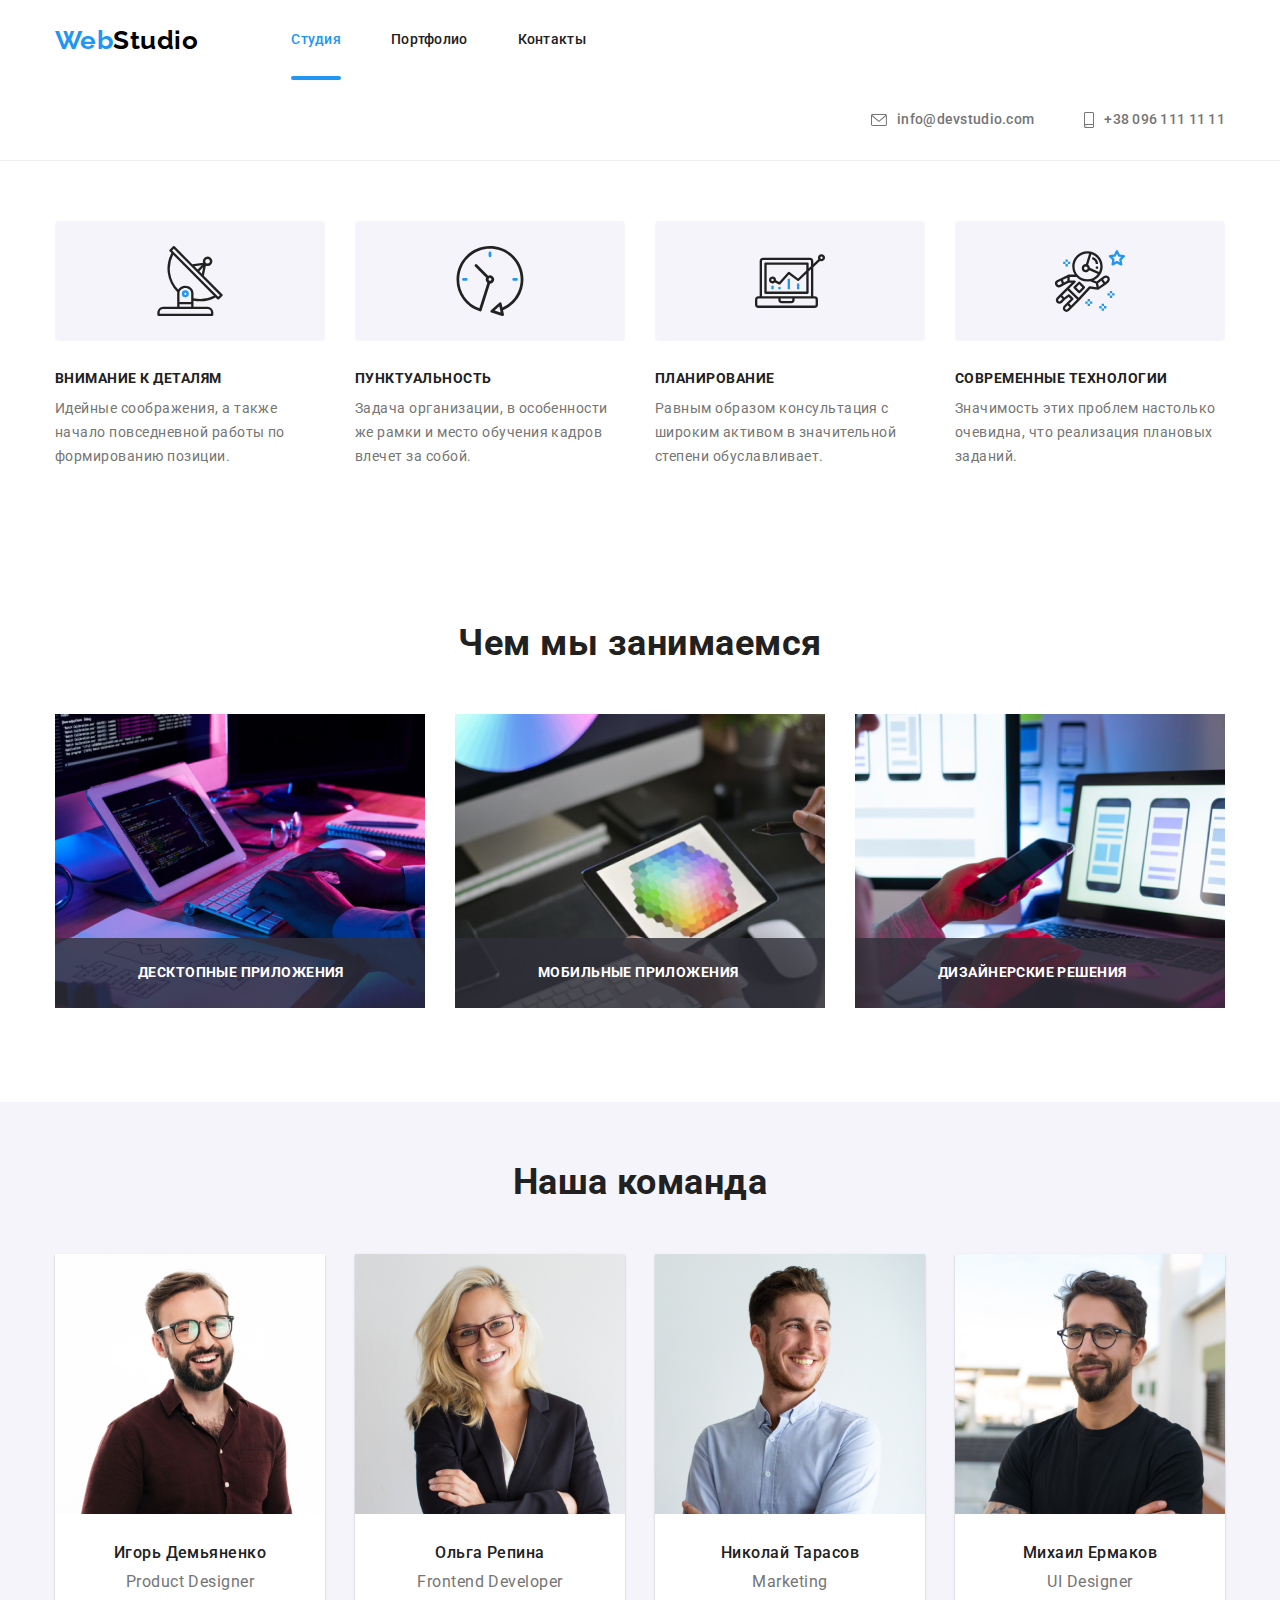
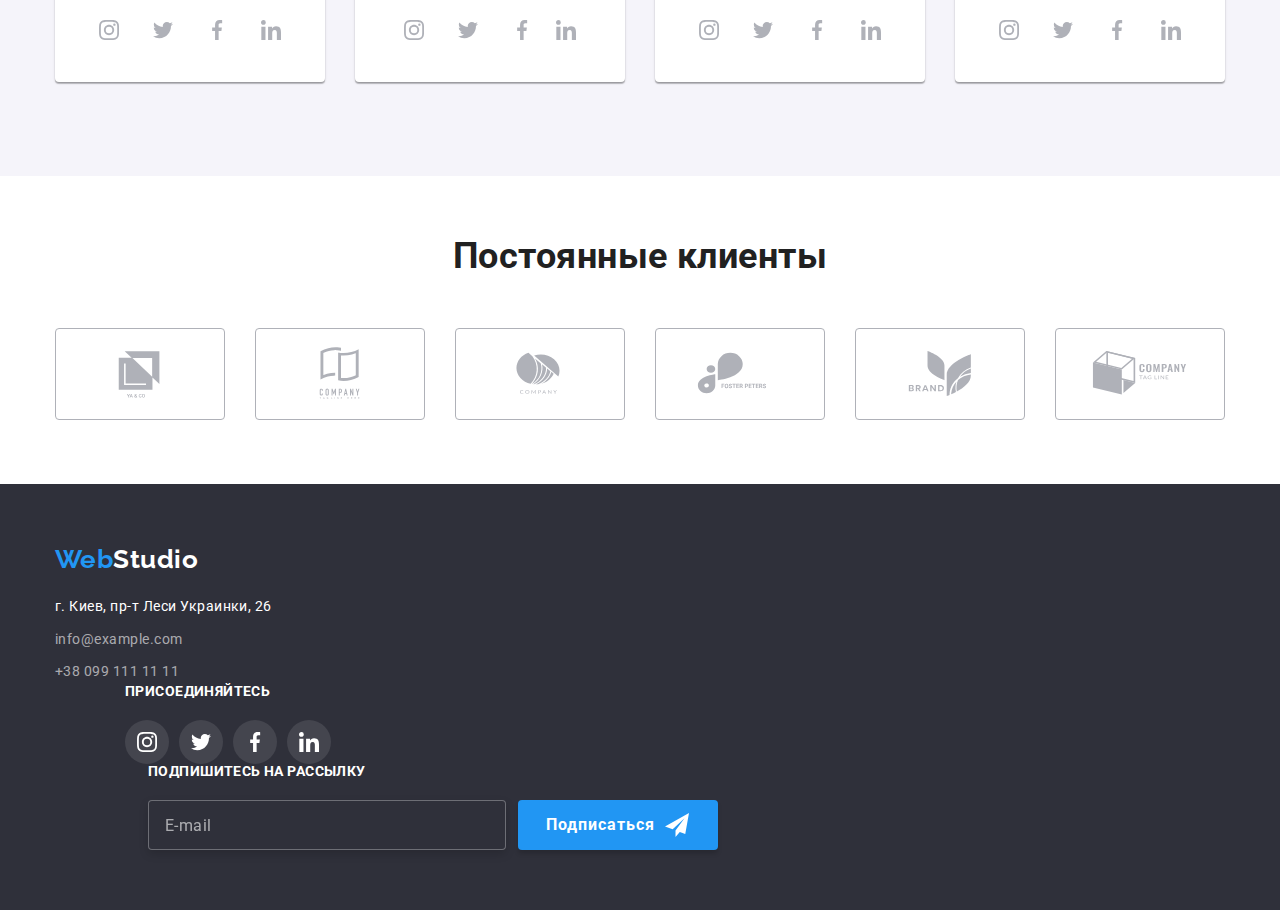
==== commit 8bbe4546: "z" ====
--- a/index.html
+++ b/index.html
@@ -19,14 +19,14 @@
             <nav class="navigation">
                 <a href="./index.html" class="logo"> <span class="logo-accent">Web</span>Studio</a>
     
-              </nav>
+              
 <div class="menu-container js-menu-container" id="mobile-menu"></div>
     <ul class="site-nav list">
     <li class="header-link"><a href="" class="nav-link link current">Студия</a></li>
     <li class="header-link"> <a href="./portfolio.html" class="nav-link link">Портфолио</a></li>
     <li class="header-link"> <a href="" class="nav-link link">Контакты</a></li>
 </ul>
-
+</nav>
 
 <div class="auth-nav-group">
     <ul class="auth-nav list">
--- a/css/main.min.css
+++ b/css/main.min.css
@@ -1,2 +1,2 @@
-* html{-webkit-box-sizing:border-box;box-sizing:border-box}p,h1,h2,h3,h4,h5,h6{margin:0px}ul,ol{margin-left:0px}button{cursor:pointer;outline:none;border:none}img{display:block;width:100%;max-width:100%;height:auto}:root{--bg-secondary: #e5e5e5;--border-header: #ececec;--primary-text-color: #212121;--accent-color: #2196f3;--secondary-text-color: #757575;--backgraund-main: #e5e5e5;--backdraund-black: #2f303a;--contacts-text-color: rgba(255, 255, 255, 0.6);--white-text-color: #ffffff;--bg-button-color: #f5f4fa;--button-hover-color: #188ce8;--border-portfolio: #eeeeee;--logo-header-black: #000000;--clients-link-border: #afb1b8;--timing-function: cubic-bezier(0.4, 0, 0.2, 1);--transition-duration: 250ms}body{color:var(--primary-text-color);text-decoration:none;font-family:Roboto, sans-serif;letter-spacing:0.03em}.list{list-style:none;padding:0px;margin:0px}.link{text-decoration:none}input{outline:none}textarea{outline:none}.visually-hidden{position:absolute;width:1px;height:1px;margin:-1px;border:0;padding:0;white-space:nowrap;-webkit-clip-path:inset(100%);clip-path:inset(100%);clip:rect(0 0 0 0);overflow:hidden}.container{width:100%;padding-right:15px;padding-left:15px;margin:0 auto}@media screen and (min-width: 480px){.container{width:480px}}@media screen and (min-width: 768px){.container{width:768px}}@media screen and (min-width: 1200px){.container{width:1200px}}.page-header{border-bottom:solid 1px var(--border-header)}.site-nav .link{color:var(--primary-text-color);font-weight:500;font-size:14px;line-height:1.14;letter-spacing:0.02em;text-decoration:none;display:-webkit-box;display:-ms-flexbox;display:flex;-ms-flex-wrap:wrap;flex-wrap:wrap;-webkit-transition:color var(--timing-function) var(--transition-duration);transition:color var(--timing-function) var(--transition-duration)}.site-nav .link:hover,.site-nav .link:focus{color:var(--accent-color)}.site-nav{display:-webkit-box;display:-ms-flexbox;display:flex}@media screen and (max-width: 767px){.site-nav{display:none}}.auth-nav{color:var(--secondary-text-color);font-weight:500;font-size:14px;line-height:1.14;letter-spacing:0.02em;text-decoration:none;display:-webkit-box;display:-ms-flexbox;display:flex;-webkit-box-align:center;-ms-flex-align:center;align-items:center;-webkit-transition:color var(--timing-function) var(--transition-duration);transition:color var(--timing-function) var(--transition-duration)}@media screen and (max-width: 767px){.auth-nav{display:none}}.auth-nav:hover,.auth-nav:focus{color:var(--accent-color)}.email-icon{margin-right:10px;fill:var(--secondary-text-color)}.auth-nav .mail:hover .email-icon,.auth-nav .mail:focus .email-icon{fill:var(--accent-color)}.smartphone-icon{margin-right:10px;fill:var(--secondary-text-color)}.auth-nav .phone:hover .smartphone-icon,.auth-nav .phone:focus .smartphone-icon{fill:var(--accent-color)}.header-link>.auth-nav{padding-top:32px;padding-bottom:32px}.auth-nav-group{margin-left:auto;display:-webkit-box;display:-ms-flexbox;display:flex}.navigation{display:-webkit-box;display:-ms-flexbox;display:flex}.nav-link{position:relative;padding-top:32px;padding-bottom:32px}.site-nav .current{color:var(--accent-color)}.site-nav .current::after{content:'';position:absolute;display:block;width:100%;height:4px;background-color:var(--accent-color);bottom:0;left:0;opacity:0;-webkit-transition:opacity 250ms var(--timing-function);transition:opacity 250ms var(--timing-function)}.site-nav .current::after,.site-nav .current::after{opacity:1;border-radius:2px}.header-link{display:block}.header-link:not(:last-child){margin-right:50px}.header{display:-webkit-box;display:-ms-flexbox;display:flex}.menu-open-btn{margin-left:auto;padding:12px 8px;background-color:var(--white-text-color)}.menu-open-btn__icon{-webkit-transition:fill var(--timing-function) var(--transition-duration);transition:fill var(--timing-function) var(--transition-duration)}.menu-open-btn__icon:hover{fill:var(--accent-color)}.menu-close-btn__icon{-webkit-transition:fill var(--timing-function) var(--transition-duration);transition:fill var(--timing-function) var(--transition-duration)}.menu-close-btn__icon:hover{fill:var(--accent-color)}.mob-menu{position:fixed;background-color:var(--white-text-color);top:0;left:0;width:100vw;height:100vw;z-index:1;padding-top:48px;padding-bottom:48px}.menu-close-btn{position:absolute;right:15px;top:10px;display:block;margin-left:auto;padding:12px 8px;background-color:var(--white-text-color)}.menu-close-btn:hover,.menu-close-btn:focus{color:var(--accent-color)}.mob-menu-list__link{font-weight:500;font-size:40px;line-height:1.17;letter-spacing:0.02em;text-decoration:none;color:var(--primary-text-color)}.mob-menu-list__link:hover,.mob-menu-list__link:focus{color:var(--accent-color);-webkit-transition:var(--timing-function) var(--transition-duration);transition:var(--timing-function) var(--transition-duration)}.mob-menu-list__item:not(:last-child){margin-bottom:32px}.mob-connect__tel{display:block;font-weight:500;font-size:34px;line-height:1.17;letter-spacing:0.02em;text-decoration:none;color:var(--accent-color);margin-bottom:32px}.mob-connect__mail{display:block;text-decoration:none;font-weight:500;font-size:24px;line-height:1.16;letter-spacing:0.02em;color:var(--secondary-text-color)}.mob-menu__connect{margin-bottom:64px}.mob-menu-social{display:-webkit-box;display:-ms-flexbox;display:flex;-webkit-box-orient:horizontal;-webkit-box-direction:normal;-ms-flex-direction:row;flex-direction:row}.mob-menu-social__item:not(:last-child){margin-right:20px}.mob-menu-social__link{font-weight:500;font-size:18px;line-height:1.22;letter-spacing:0.02em;color:var(--accent-color)}.container{height:100%;display:-webkit-box;display:-ms-flexbox;display:flex;-webkit-box-orient:vertical;-webkit-box-direction:normal;-ms-flex-direction:column;flex-direction:column;-webkit-box-pack:justify;-ms-flex-pack:justify;justify-content:space-between}.logo{color:var(--logo-header-black);font-family:Raleway, sans-serif;font-weight:bold;font-size:26px;line-height:1.19;text-decoration:none;display:-webkit-box;display:-ms-flexbox;display:flex;-webkit-box-align:center;-ms-flex-align:center;align-items:center;margin-right:93px}.logo-accent{color:var(--accent-color)}@media screen and (min-width: 480px){.section{padding-top:60px;padding-bottom:60px}}@media screen and (min-width: 1200px){.section{padding-bottom:94px;padding-bottom:94px}}.section-title{color:var(--primary-text-color);font-weight:bold;font-size:18px;line-height:2;text-decoration:none}.section-text{color:var(--secondary-text-color);font-size:16px;line-height:1.87;text-decoration:none}.backdrop{position:fixed;top:0;left:0;width:100vw;height:100vh;background-color:rgba(0,0,0,0.2);opacity:1;-webkit-transition:opacity var(--timing-function) var(--transition-duration),visibility var(--timing-function) var(--transition-duration);transition:opacity var(--timing-function) var(--transition-duration),visibility var(--timing-function) var(--transition-duration)}.backdrop.is-hidden{opacity:0;pointer-events:none;visibility:hidden}.backdrop.is-hidden .modal{-webkit-transform:translate(-50%, -50%) scale(0.9);transform:translate(-50%, -50%) scale(0.9)}.modal{position:absolute;top:50%;left:50%;-webkit-transform:translate(-50%, -50%);transform:translate(-50%, -50%);width:528px;min-height:581px;-webkit-box-shadow:0px 1px 3px rgba(0,0,0,0.12),0px 1px 1px rgba(0,0,0,0.14),0px 2px 1px rgba(0,0,0,0.2);box-shadow:0px 1px 3px rgba(0,0,0,0.12),0px 1px 1px rgba(0,0,0,0.14),0px 2px 1px rgba(0,0,0,0.2);border-radius:4px;background-color:var(--white-text-color);-webkit-transform:translate(-50%, -50%) scale(1);transform:translate(-50%, -50%) scale(1);-webkit-transition:-webkit-transform var(--transition-duration) var(--timing-function);transition:-webkit-transform var(--transition-duration) var(--timing-function);transition:transform var(--transition-duration) var(--timing-function);transition:transform var(--transition-duration) var(--timing-function), -webkit-transform var(--transition-duration) var(--timing-function)}.close-modal{position:absolute;display:-webkit-inline-box;display:-ms-inline-flexbox;display:inline-flex;-webkit-box-pack:center;-ms-flex-pack:center;justify-content:center;-webkit-box-align:center;-ms-flex-align:center;align-items:center;width:30px;height:30px;border:1px solid rgba(0,0,0,0.1);border-radius:50%;-webkit-box-sizing:border-box;box-sizing:border-box;background:var(--white-text-color);right:8px;top:8px;padding:6px;cursor:pointer}.close-modal__icon{-webkit-transition:fill var(--timing-function) var(--transition-duration);transition:fill var(--timing-function) var(--transition-duration)}.close-modal__icon:hover{fill:var(--accent-color)}.form{margin-right:auto;margin-left:auto;padding:40px}.form__group{position:relative;display:-webkit-box;display:-ms-flexbox;display:flex;-webkit-box-orient:vertical;-webkit-box-direction:normal;-ms-flex-direction:column;flex-direction:column;margin-bottom:10px;border-color:solid 1px var(--accent-color)}.form__group input:focus{border-color:var(--accent-color)}.form__group input{position:relative;margin:0;padding:0;padding-left:42px;border:1px solid rgba(33,33,33,0.2);-webkit-box-sizing:border-box;box-sizing:border-box;border-radius:4px;min-height:40px;width:100%;cursor:pointer}.form__group label{margin-bottom:4px;font-size:12px;line-height:1.16;letter-spacing:0.01em;color:var(--secondary-text-color);cursor:pointer}.form-group-span{position:relative}.modal__title{font-weight:bold;font-size:20px;line-height:1.15;text-align:center;letter-spacing:0.03em;margin-top:0;margin-bottom:12px;display:-webkit-box;display:-ms-flexbox;display:flex}.textarea{position:relative;resize:none;padding:12px 16px;border:1px solid rgba(33,33,33,0.2);-webkit-box-sizing:border-box;box-sizing:border-box;border-radius:4px;min-height:120px;cursor:pointer}.textarea:focus{border-color:var(--accent-color)}.textarea::-webkit-input-placeholder{font-size:12px;line-height:1.16;letter-spacing:0.01em;color:rgba(117,117,117,0.5)}.textarea:-ms-input-placeholder{font-size:12px;line-height:1.16;letter-spacing:0.01em;color:rgba(117,117,117,0.5)}.textarea::-ms-input-placeholder{font-size:12px;line-height:1.16;letter-spacing:0.01em;color:rgba(117,117,117,0.5)}.textarea::placeholder{font-size:12px;line-height:1.16;letter-spacing:0.01em;color:rgba(117,117,117,0.5)}.icon-modal{position:absolute;display:inline-block;width:12px;height:12px;left:12px;top:50%;-webkit-transform:translateY(-50%);transform:translateY(-50%)}.form-input:focus ~ .icon-modal{fill:var(--accent-color)}.form-agreement{display:-webkit-box;display:-ms-flexbox;display:flex;-webkit-box-pack:center;-ms-flex-pack:center;justify-content:center}.agree-text{font-size:14px;line-height:1.71;letter-spacing:0.03em;color:var(--secondary-text-color);display:-webkit-box;display:-ms-flexbox;display:flex;-webkit-box-align:center;-ms-flex-align:center;align-items:center;cursor:pointer}.agree-text span{width:16px;height:15px;border:2px solid var(--primary-text-color);border-radius:2px;margin-right:7px;display:-webkit-box;display:-ms-flexbox;display:flex;-webkit-box-align:center;-ms-flex-align:center;align-items:center;-webkit-box-pack:center;-ms-flex-pack:center;justify-content:center}.agree-icon{fill:transparent}.agree-check:checked+.agree-text .agree-icon{fill:var(--white-text-color)}.agree-check:checked+.agree-text span{background-color:var(--accent-color);border:none;fill:var(--white-text-color)}.agree-link{font-size:14px;line-height:1.71;letter-spacing:0.03em;-webkit-text-decoration-line:underline;text-decoration-line:underline;color:var(--accent-color)}.modal-btn-submit{border-radius:4px;min-width:200px;padding:10px 32px;margin-right:auto;margin-left:auto;margin-top:30px;background-color:var(--accent-color);color:var(--white-text-color);-webkit-box-shadow:0px 4px 4px rgba(0,0,0,0.15);box-shadow:0px 4px 4px rgba(0,0,0,0.15);font-family:inherit;font-weight:bold;font-size:16px;line-height:1.87;display:-webkit-box;display:-ms-flexbox;display:flex;-webkit-box-pack:center;-ms-flex-pack:center;justify-content:center;letter-spacing:0.06em;cursor:pointer;-webkit-transition:background-color var(--timing-function) var(--transition-duration);transition:background-color var(--timing-function) var(--transition-duration)}.modal-btn-submit:hover,.modal-btn-submit:hover{background-color:var(--button-hover-color)}.hero{background-color:var(--backdraund-black);background-image:-webkit-gradient(linear, left top, left bottom, from(rgba(47,48,58,0.4)), to(rgba(47,48,58,0.4))),url(../images/hero-image.jpg);background-image:linear-gradient(rgba(47,48,58,0.4), rgba(47,48,58,0.4)),url(../images/hero-image.jpg);background-repeat:no-repeat;background-position:center;background-size:cover;text-align:center;-webkit-box-align:center;-ms-flex-align:center;align-items:center}.hero__wrap{padding-bottom:200px;padding-top:200px}.hero__title{color:var(--white-text-color);font-weight:900;font-size:44px;line-height:1.36;text-align:center;letter-spacing:0.06em;text-transform:uppercase;margin-top:0px;margin-bottom:30px}.hero__button{border-radius:4px;min-width:200px;padding:10px 32px;margin-right:auto;margin-left:auto;background-color:var(--accent-color);color:var(--white-text-color);font-family:inherit;font-weight:bold;font-size:16px;line-height:1.87;display:-webkit-box;display:-ms-flexbox;display:flex;letter-spacing:0.06em;display:inline-block;cursor:pointer;-webkit-transition:background-color var(--timing-function) var(--transition-duration);transition:background-color var(--timing-function) var(--transition-duration)}.hero__button:hover,.hero__button:hover{background-color:var(--button-hover-color)}.features-description__title{color:var(--primary-text-color);margin-top:0px;margin-bottom:10px;font-weight:bold;font-size:14px;line-height:1.14;text-transform:uppercase}.features-description__text{color:var(--secondary-text-color);font-size:14px;line-height:1.71;margin-top:0px;margin-bottom:0px}.features-description__thumb{width:100%;height:120px;background-color:var(--bg-button-color);border-radius:4px;display:-webkit-box;display:-ms-flexbox;display:flex;background-size:auto;margin-bottom:30px;-webkit-box-align:center;-ms-flex-align:center;align-items:center;-webkit-box-pack:center;-ms-flex-pack:center;justify-content:center}.features-description__icon{display:block}@media screen and (min-width: 768px){.features-description{width:768px;display:-webkit-box;display:-ms-flexbox;display:flex;-ms-flex-wrap:wrap;flex-wrap:wrap;margin-left:-30px}}@media screen and (min-width: 1200px){.features-description{width:1200px}}@media screen and (min-width: 768px){.features-description>.features-description__item{-ms-flex-preferred-size:calc(100% / 2 - 30px);flex-basis:calc(100% / 2 - 30px);margin-left:30px}}@media screen and (min-width: 1200px){.features-description>.features-description__item{-ms-flex-preferred-size:calc(100% / 4 - 30px);flex-basis:calc(100% / 4 - 30px);margin-left:30px}}.section__features>.features-description__item:not(:last-child){margin-right:30px}@media screen and (max-width: 1199px){.features-description__item:not(:last-child){margin-bottom:30px}}@media screen and (max-width: 1199px){.activity{display:none}}.activity__title{margin-bottom:50px;font-weight:bold;font-size:36px;line-height:1.16;text-align:center}.section__activity>.activity__list{display:-webkit-box;display:-ms-flexbox;display:flex;-webkit-box-pack:justify;-ms-flex-pack:justify;justify-content:space-between}.activity__photo:not(:last-child){margin-right:30px}.activity__image.no-gap{display:block}.activity__photo-thumb{position:relative}.activity__photo-thumb::before{content:'';display:inline-block;position:absolute;width:370px;height:70px;background-color:rgba(47,48,58,0.8);bottom:0;left:0}.activity__description{content:'';display:inline-block;position:absolute;font-weight:bold;font-size:14px;line-height:1.14;text-align:center;letter-spacing:0.03em;text-transform:uppercase;color:var(--white-text-color);bottom:0;left:0;padding-top:27px;padding-left:82px;padding-bottom:27px;padding-left:83px}.team-bg{background-color:var(--bg-button-color)}.team-card__photo.no-gap{display:block}.team__title{margin-bottom:30px;font-weight:bold;font-size:28px;line-height:1.17;text-align:center}@media screen and (min-width: 1200px){.team__title{margin-bottom:50px;font-size:36px;line-height:1.16}}.team-card__name{font-weight:500;font-size:16px;line-height:1.18;text-align:center;margin-bottom:10px}.team-card__possition{color:var(--secondary-text-color);font-size:16px;line-height:1.18;text-align:center;margin-bottom:16px}.team-card{margin-bottom:-30px}@media screen and (min-width: 768px){.team-card{width:768px;display:-webkit-box;display:-ms-flexbox;display:flex;-ms-flex-wrap:wrap;flex-wrap:wrap;margin-left:-30px}}@media screen and (min-width: 1200px){.team-card{width:1200px;-ms-flex-wrap:nowrap;flex-wrap:nowrap;-ms-flex-pack:distribute;justify-content:space-around}}.team-card__list{background:var(--white-text-color);-webkit-box-shadow:0px 1px 3px rgba(0,0,0,0.12),0px 1px 1px rgba(0,0,0,0.14),0px 2px 1px rgba(0,0,0,0.2);box-shadow:0px 1px 3px rgba(0,0,0,0.12),0px 1px 1px rgba(0,0,0,0.14),0px 2px 1px rgba(0,0,0,0.2);border-radius:0px 0px 4px 4px}@media screen and (max-width: 767px){.team-card__list:not(:last-child){margin-bottom:30px}}@media screen and (min-width: 768px){.team-card__list{-ms-flex-preferred-size:calc(100% / 2 - 30px);flex-basis:calc(100% / 2 - 30px);margin-left:30px;margin-bottom:30px}}@media screen and (min-width: 1200px){.team-card__list{-ms-flex-preferred-size:calc(100% / 4 - 30px);flex-basis:calc(100% / 4 - 30px);margin-left:30px}}.team-card__content{padding-top:30px;padding-bottom:30px}.team-social{display:-webkit-box;display:-ms-flexbox;display:flex;-webkit-box-pack:center;-ms-flex-pack:center;justify-content:center}.team-social__link{width:44px;height:44px;border-radius:50%;background-color:var(--white-text-color);display:-webkit-box;display:-ms-flexbox;display:flex;-webkit-box-pack:center;-ms-flex-pack:center;justify-content:center;-webkit-box-align:center;-ms-flex-align:center;align-items:center;-webkit-transition:background-color var(--timing-function) var(--transition-duration);transition:background-color var(--timing-function) var(--transition-duration)}.team-social__link:hover,.team-social__link:focus{background-color:var(--accent-color)}.team-social__item+.team-social__item{margin-left:10px}.team-social__icon{fill:#afb1b8;-webkit-transition:background-color var(--timing-function) var(--transition-duration);transition:background-color var(--timing-function) var(--transition-duration);-webkit-transition:fill var(--timing-function) var(--transition-duration);transition:fill var(--timing-function) var(--transition-duration)}.team-social__link:hover .team-social__icon,.team-social__link:focus .team-social__icon{fill:var(--white-text-color)}.clients-box__title{margin-bottom:30px;font-weight:bold;font-size:28px;line-height:1.17;text-align:center}@media screen and (min-width: 1200px){.clients-box__title{margin-bottom:50px;font-size:36px;line-height:1.16}}@media screen and (min-width: 1200px){.clients{padding-bottom:94px}}.clients-list{display:-webkit-box;display:-ms-flexbox;display:flex;-webkit-box-pack:center;-ms-flex-pack:center;justify-content:center;-ms-flex-wrap:wrap;flex-wrap:wrap;margin-left:-30px;margin-bottom:-30px}.clients-list__item{margin-left:30px}@media screen and (max-width: 767px){.clients-list__item{-ms-flex-preferred-size:calc(100% / 2 - 30px);flex-basis:calc(100% / 2 - 30px);margin-bottom:30px}}@media screen and (min-width: 768px) and (max-width: 1199px){.clients-list__item{-ms-flex-preferred-size:calc(100% / 3 - 30px);flex-basis:calc(100% / 3 - 30px);margin-bottom:30px}}@media screen and (min-width: 1200px){.clients-list__item{-ms-flex-preferred-size:calc(100% / 6 - 30px);flex-basis:calc(100% / 6 - 30px)}}.clients-list__link{width:100%;height:92px;border:1px solid var(--clients-link-border);border-radius:4px;display:-webkit-box;display:-ms-flexbox;display:flex;-webkit-box-pack:center;-ms-flex-pack:center;justify-content:center;-webkit-box-align:center;-ms-flex-align:center;align-items:center;-webkit-transition:border-color var(--timing-function) var(--transition-duration);transition:border-color var(--timing-function) var(--transition-duration)}.clients-list__link:hover,.clients-list__link:focus{border-color:var(--accent-color)}.clients-list__logo{fill:var(--clients-link-border);-webkit-transition:fill var(--timing-function) var(--transition-duration);transition:fill var(--timing-function) var(--transition-duration)}.clients-list__link:hover .clients-list__logo,.clients-list__link:focus .clients-list__logo{fill:var(--accent-color)}.button-list{background-color:var(--bg-button-color);font-family:inherit;font-weight:500;font-size:16px;line-height:1.62;border-radius:4px;padding-top:6px;padding-bottom:6px;padding-right:22px;padding-left:22px;cursor:pointer;-webkit-transition:background-color var(--timing-function) var(--transition-duration),color var(--timing-function) var(--transition-duration),-webkit-box-shadow var(--timing-function) var(--transition-duration);transition:background-color var(--timing-function) var(--transition-duration),color var(--timing-function) var(--transition-duration),-webkit-box-shadow var(--timing-function) var(--transition-duration);transition:background-color var(--timing-function) var(--transition-duration),color var(--timing-function) var(--transition-duration),box-shadow var(--timing-function) var(--transition-duration);transition:background-color var(--timing-function) var(--transition-duration),color var(--timing-function) var(--transition-duration),box-shadow var(--timing-function) var(--transition-duration),-webkit-box-shadow var(--timing-function) var(--transition-duration)}.button-list:hover,.button-list:focus{color:var(--white-text-color);background-color:var(--accent-color);-webkit-box-shadow:0px 3px 1px rgba(0,0,0,0.1),0px 1px 2px rgba(0,0,0,0.08),0px 2px 2px rgba(0,0,0,0.12);box-shadow:0px 3px 1px rgba(0,0,0,0.1),0px 1px 2px rgba(0,0,0,0.08),0px 2px 2px rgba(0,0,0,0.12)}.button{padding:0px;margin:0;display:-webkit-box;display:-ms-flexbox;display:flex;margin-bottom:50px;display:flex;-webkit-box-pack:center;-ms-flex-pack:center;justify-content:center}.btn-portfolio:not(:last-child){margin-right:8px}@media screen and (min-width: 768px){.cards-portfolio{display:-webkit-box;display:-ms-flexbox;display:flex;-ms-flex-wrap:wrap;flex-wrap:wrap;-ms-flex-preferred-size:calc(100% / 2 - 30px);flex-basis:calc(100% / 2 - 30px)}}@media screen and (min-width: 1200px){.cards-portfolio{-ms-flex-preferred-size:calc(100% / 3- 30px);flex-basis:calc(100% / 3- 30px)}}.portfolio{padding:0px;margin:0px}@media screen and (min-width: 768px){.portfolio{display:-webkit-box;display:-ms-flexbox;display:flex;-ms-flex-wrap:wrap;flex-wrap:wrap;margin-left:-30px;margin-top:-30px}}.item-portfolio{margin-bottom:30px}@media screen and (min-width: 768px){.item-portfolio{-ms-flex-preferred-size:calc(100% / 2 - 30px);flex-basis:calc(100% / 2 - 30px);margin-left:30px;margin-top:30px}}@media screen and (min-width: 1200px){.item-portfolio{-ms-flex-preferred-size:calc(100% / 3 - 30px);flex-basis:calc(100% / 3 - 30px)}}.item-wrap{width:100%;border-bottom:1px solid var(--border-portfolio);-webkit-transition:-webkit-box-shadow var(--timing-function) var(--transition-duration);transition:-webkit-box-shadow var(--timing-function) var(--transition-duration);transition:box-shadow var(--timing-function) var(--transition-duration);transition:box-shadow var(--timing-function) var(--transition-duration), -webkit-box-shadow var(--timing-function) var(--transition-duration)}.item-wrap:hover,.item-wrap:focus{-webkit-box-shadow:0px 1px 1px rgba(0,0,0,0.12),0px 4px 4px rgba(0,0,0,0.06),1px 4px 6px rgba(0,0,0,0.16);box-shadow:0px 1px 1px rgba(0,0,0,0.12),0px 4px 4px rgba(0,0,0,0.06),1px 4px 6px rgba(0,0,0,0.16)}.portfolio-img-text-thumb{position:relative;overflow:hidden}.portfolio-text-description{position:absolute;top:0;left:0;background-color:rgba(33,150,243,0.9);font-size:18px;line-height:1.56;letter-spacing:0.03em;color:var(--white-text-color);padding:63px 24px;height:100%;-webkit-transform:translateY(100%);transform:translateY(100%);-webkit-transition:-webkit-transform var(--timing-function) var(--transition-duration);transition:-webkit-transform var(--timing-function) var(--transition-duration);transition:transform var(--timing-function) var(--transition-duration);transition:transform var(--timing-function) var(--transition-duration), -webkit-transform var(--timing-function) var(--transition-duration)}.item-portfolio:hover .portfolio-text-description,.item-portfolio:focus .portfolio-text-description{-webkit-transform:translateY(0);transform:translateY(0)}.portfolio-text-wrap{padding-top:20px;padding-bottom:20px;padding-right:24px;padding-left:24px;border:1px solid var(--border-portfolio)}.portfolio-image .no-gap{display:block}@media screen and (min-width: 768px){.footer__wrap--general{display:-webkit-box;display:-ms-flexbox;display:flex}}@media screen and (min-width: 768px) and (max-width: 1199px){.footer__wrap--general{text-align:center;-ms-flex-wrap:wrap;flex-wrap:wrap;-ms-flex-pack:distribute;justify-content:space-around}}.footer-contacts__logo-footer{color:var(--white-text-color);font-family:'Raleway', sans-serif;font-weight:bold;font-size:24px;line-height:1.16;text-decoration:none;display:block;margin-bottom:20px}@media screen and (min-width: 1200px){.footer-contacts__logo-footer{font-size:26px;line-height:1.19}}.address-text{font-style:normal}.address-city{font-style:normal}.address-city__address{color:var(--white-text-color);font-size:14px;line-height:1.71;text-decoration:none;display:block;margin-bottom:9px;-webkit-transition:color var(--timing-function) var(--transition-duration);transition:color var(--timing-function) var(--transition-duration)}.address-city__address:hover,.address-city__address:focus{color:var(--accent-color)}.address-text__contacts-main{color:var(--contacts-text-color);font-size:14px;line-height:1.71;text-decoration:none;display:block;-webkit-transition:color var(--timing-function) var(--transition-duration);transition:color var(--timing-function) var(--transition-duration)}.address-text__contacts-main:hover,.address-text__contacts-main:focus{color:var(--accent-color)}.address-text__contacts-main:not(:last-child){margin-bottom:9px}.contacts-email{display:inline-block}.footer{background-color:var(--backdraund-black);padding-top:60px;padding-bottom:60px}.footer-title{text-align:center;color:var(--white-text-color);margin-bottom:20px;height:16px;font-family:Roboto;font-weight:bold;font-size:14px;line-height:1.14;letter-spacing:0.03em;text-transform:uppercase;padding:0}.footer-social-box{padding-right:0px;padding-left:0px}@media screen and (min-width: 768px) and (max-width: 1199px){.footer-social-box{display:-webkit-box;display:-ms-flexbox;display:flex;-webkit-box-orient:vertical;-webkit-box-direction:normal;-ms-flex-direction:column;flex-direction:column}}@media screen and (min-width: 1200px){.footer-social-box{display:-webkit-box;display:-ms-flexbox;display:flex;-webkit-box-orient:vertical;-webkit-box-direction:normal;-ms-flex-direction:column;flex-direction:column;-webkit-box-pack:start;-ms-flex-pack:start;justify-content:flex-start;-webkit-box-align:baseline;-ms-flex-align:baseline;align-items:baseline;margin-left:70px}}@media screen and (max-width: 768px){.footer-social-box{margin-bottom:60px;width:100%}}.footer-social-list{display:-webkit-box;display:-ms-flexbox;display:flex;-webkit-box-pack:center;-ms-flex-pack:center;justify-content:center}.footer-social-list__link{width:44px;height:44px;border-radius:50%;background-color:rgba(255,255,255,0.1);display:-webkit-box;display:-ms-flexbox;display:flex;-webkit-box-pack:center;-ms-flex-pack:center;justify-content:center;-webkit-box-align:center;-ms-flex-align:center;align-items:center;-webkit-transition:background-color var(--timing-function) var(--transition-duration);transition:background-color var(--timing-function) var(--transition-duration)}.footer-social-list__link:hover,.footer-social-list__link:focus{background-color:var(--accent-color)}.footer-social-list__item+.footer-social-list__item{margin-left:10px}.footer-social-list__icon{fill:var(--white-text-color)}@media screen and (max-width: 1199px){.footer-contacts{text-align:center;margin-bottom:60px}}@media screen and (min-width: 1200px){.footer-contacts{white-space:nowrap}}@media screen and (min-width: 1200px){.subscribe-wrap{display:-webkit-box;display:-ms-flexbox;display:flex}}.footer__subscribe-box{padding-left:0;padding-right:0;width:100%}@media screen and (min-width: 768px){.footer__subscribe-box{display:-webkit-box;display:-ms-flexbox;display:flex;-webkit-box-orient:vertical;-webkit-box-direction:normal;-ms-flex-direction:column;flex-direction:column}}@media screen and (min-width: 768px) and (max-width: 1199px){.footer__subscribe-box{-webkit-box-align:stretch;-ms-flex-align:stretch;align-items:stretch}}@media screen and (min-width: 1200px){.footer__subscribe-box{margin-left:93px;-webkit-box-align:baseline;-ms-flex-align:baseline;align-items:baseline;-webkit-box-pack:start;-ms-flex-pack:start;justify-content:flex-start}}.footer__subscribe-box .footer-right-btn-wrap{display:-webkit-box;display:-ms-flexbox;display:flex}.footer__subscribe-box .btn-footer{border-radius:4px;min-width:200px;height:50px;padding:10px 28px;margin-right:auto;margin-left:auto;background-color:var(--accent-color);color:var(--white-text-color);-webkit-box-shadow:0px 4px 4px rgba(0,0,0,0.15);box-shadow:0px 4px 4px rgba(0,0,0,0.15);font-family:inherit;font-weight:bold;font-size:16px;line-height:1.87;display:-webkit-box;display:-ms-flexbox;display:flex;-webkit-box-align:center;-ms-flex-align:center;align-items:center;-webkit-box-orient:horizontal;-webkit-box-direction:normal;-ms-flex-direction:row;flex-direction:row;letter-spacing:0.06em;cursor:pointer;-webkit-transition:background-color var(--timing-function) var(--transition-duration);transition:background-color var(--timing-function) var(--transition-duration)}.footer__subscribe-box .btn-footer:hover,.footer__subscribe-box .btn-footer:focus{background-color:var(--button-hover-color)}.footer__subscribe-box .btn-footer__icon{display:inline-block;margin-left:10px;fill:var(--white-text-color)}.footer__subscribe-box .subscribe-wrap__mail-input{color:var(--white-text-color);padding-left:16px;padding-top:15px;padding-bottom:15px;width:100%;height:50px;border:1px solid rgba(255,255,255,0.3);-webkit-box-sizing:border-box;box-sizing:border-box;-webkit-filter:drop-shadow(0px 4px 4px rgba(0,0,0,0.15));filter:drop-shadow(0px 4px 4px rgba(0,0,0,0.15));border-radius:4px;background-color:var(--backdraund-black);margin-right:12px}.footer__subscribe-box .subscribe-wrap__mail-input::-webkit-input-placeholder{font-size:16px;line-height:1.25;-webkit-box-align:center;align-items:center;letter-spacing:0.03em;color:rgba(255,255,255,0.6)}.footer__subscribe-box .subscribe-wrap__mail-input:-ms-input-placeholder{font-size:16px;line-height:1.25;-ms-flex-align:center;align-items:center;letter-spacing:0.03em;color:rgba(255,255,255,0.6)}.footer__subscribe-box .subscribe-wrap__mail-input::-ms-input-placeholder{font-size:16px;line-height:1.25;-ms-flex-align:center;align-items:center;letter-spacing:0.03em;color:rgba(255,255,255,0.6)}.footer__subscribe-box .subscribe-wrap__mail-input::placeholder{font-size:16px;line-height:1.25;-webkit-box-align:center;-ms-flex-align:center;align-items:center;letter-spacing:0.03em;color:rgba(255,255,255,0.6)}@media screen and (min-width: 480px){.footer__subscribe-box .subscribe-wrap__mail-input{width:450px}}@media screen and (max-width: 1199px){.footer__subscribe-box .subscribe-wrap__mail-input{margin-bottom:20px}}@media screen and (min-width: 1200px){.footer__subscribe-box .subscribe-wrap__mail-input{width:358px}}
+* html{-webkit-box-sizing:border-box;box-sizing:border-box}p,h1,h2,h3,h4,h5,h6{margin:0px}ul,ol{margin-left:0px}button{cursor:pointer;outline:none;border:none}img{display:block;width:100%;max-width:100%;height:auto}:root{--bg-secondary: #e5e5e5;--border-header: #ececec;--primary-text-color: #212121;--accent-color: #2196f3;--secondary-text-color: #757575;--backgraund-main: #e5e5e5;--backdraund-black: #2f303a;--contacts-text-color: rgba(255, 255, 255, 0.6);--white-text-color: #ffffff;--bg-button-color: #f5f4fa;--button-hover-color: #188ce8;--border-portfolio: #eeeeee;--logo-header-black: #000000;--clients-link-border: #afb1b8;--timing-function: cubic-bezier(0.4, 0, 0.2, 1);--transition-duration: 250ms}body{color:var(--primary-text-color);text-decoration:none;font-family:Roboto, sans-serif;letter-spacing:0.03em}.list{list-style:none;padding:0px;margin:0px}.link{text-decoration:none}input{outline:none}textarea{outline:none}.visually-hidden{position:absolute;width:1px;height:1px;margin:-1px;border:0;padding:0;white-space:nowrap;-webkit-clip-path:inset(100%);clip-path:inset(100%);clip:rect(0 0 0 0);overflow:hidden}.container{width:100%;padding-right:15px;padding-left:15px;margin:0 auto}@media screen and (min-width: 480px){.container{width:480px}}@media screen and (min-width: 768px){.container{width:768px}}@media screen and (min-width: 1200px){.container{width:1200px}}.page-header{border-bottom:solid 1px var(--border-header)}.site-nav .link{color:var(--primary-text-color);font-weight:500;font-size:14px;line-height:1.14;letter-spacing:0.02em;text-decoration:none;display:-webkit-box;display:-ms-flexbox;display:flex;-ms-flex-wrap:wrap;flex-wrap:wrap;-webkit-transition:color var(--timing-function) var(--transition-duration);transition:color var(--timing-function) var(--transition-duration)}.site-nav .link:hover,.site-nav .link:focus{color:var(--accent-color)}.site-nav{display:-webkit-box;display:-ms-flexbox;display:flex}@media screen and (max-width: 767px){.site-nav{display:none}}.auth-nav{color:var(--secondary-text-color);font-weight:500;font-size:14px;line-height:1.14;letter-spacing:0.02em;text-decoration:none;display:-webkit-box;display:-ms-flexbox;display:flex;-webkit-box-align:center;-ms-flex-align:center;align-items:center;-webkit-transition:color var(--timing-function) var(--transition-duration);transition:color var(--timing-function) var(--transition-duration)}@media screen and (max-width: 767px){.auth-nav{display:none}}.auth-nav:hover,.auth-nav:focus{color:var(--accent-color)}.email-icon{margin-right:10px;fill:var(--secondary-text-color)}.auth-nav .mail:hover .email-icon,.auth-nav .mail:focus .email-icon{fill:var(--accent-color)}.smartphone-icon{margin-right:10px;fill:var(--secondary-text-color)}.auth-nav .phone:hover .smartphone-icon,.auth-nav .phone:focus .smartphone-icon{fill:var(--accent-color)}.header-link>.auth-nav{padding-top:32px;padding-bottom:32px}.auth-nav-group{margin-left:auto;display:-webkit-box;display:-ms-flexbox;display:flex}.navigation{display:-webkit-box;display:-ms-flexbox;display:flex}.nav-link{position:relative;padding-top:32px;padding-bottom:32px}.site-nav .current{color:var(--accent-color)}.site-nav .current::after{content:'';position:absolute;display:block;width:100%;height:4px;background-color:var(--accent-color);bottom:0;left:0;opacity:0;-webkit-transition:opacity 250ms var(--timing-function);transition:opacity 250ms var(--timing-function)}.site-nav .current::after,.site-nav .current::after{opacity:1;border-radius:2px}.header-link{display:block}.header-link:not(:last-child){margin-right:50px}.header{display:-webkit-box;display:-ms-flexbox;display:flex}.menu-open-btn{margin-left:auto;padding:12px 8px;background-color:var(--white-text-color)}@media screen and (min-width: 768px){.menu-open-btn{display:none}}.menu-open-btn__icon{-webkit-transition:fill var(--timing-function) var(--transition-duration);transition:fill var(--timing-function) var(--transition-duration)}.menu-open-btn__icon:hover{fill:var(--accent-color)}.menu-close-btn__icon{-webkit-transition:fill var(--timing-function) var(--transition-duration);transition:fill var(--timing-function) var(--transition-duration)}.menu-close-btn__icon:hover{fill:var(--accent-color)}.mob-menu{position:fixed;background-color:var(--white-text-color);top:0;left:0;width:100vw;height:100vw;z-index:1;padding-top:48px;padding-bottom:48px}@media screen and (min-width: 768px){.mob-menu{display:none}}.menu-close-btn{position:absolute;right:15px;top:10px;display:block;margin-left:auto;padding:12px 8px;background-color:var(--white-text-color)}.menu-close-btn:hover,.menu-close-btn:focus{color:var(--accent-color)}.mob-menu-list__link{font-weight:500;font-size:40px;line-height:1.17;letter-spacing:0.02em;text-decoration:none;color:var(--primary-text-color)}.mob-menu-list__link:hover,.mob-menu-list__link:focus{color:var(--accent-color);-webkit-transition:var(--timing-function) var(--transition-duration);transition:var(--timing-function) var(--transition-duration)}.mob-menu-list__item:not(:last-child){margin-bottom:32px}.mob-connect__tel{display:block;font-weight:500;font-size:34px;line-height:1.17;letter-spacing:0.02em;text-decoration:none;color:var(--accent-color);margin-bottom:32px}.mob-connect__mail{display:block;text-decoration:none;font-weight:500;font-size:24px;line-height:1.16;letter-spacing:0.02em;color:var(--secondary-text-color)}.mob-menu__connect{margin-bottom:64px}.mob-menu-social{display:-webkit-box;display:-ms-flexbox;display:flex;-webkit-box-orient:horizontal;-webkit-box-direction:normal;-ms-flex-direction:row;flex-direction:row}.mob-menu-social__item:not(:last-child){margin-right:20px}.mob-menu-social__link{font-weight:500;font-size:18px;line-height:1.22;letter-spacing:0.02em;color:var(--accent-color)}.container{height:100%;display:-webkit-box;display:-ms-flexbox;display:flex;-webkit-box-orient:vertical;-webkit-box-direction:normal;-ms-flex-direction:column;flex-direction:column;-webkit-box-pack:justify;-ms-flex-pack:justify;justify-content:space-between}.logo{color:var(--logo-header-black);font-family:Raleway, sans-serif;font-weight:bold;font-size:26px;line-height:1.19;text-decoration:none;display:-webkit-box;display:-ms-flexbox;display:flex;-webkit-box-align:center;-ms-flex-align:center;align-items:center;margin-right:93px}.logo-accent{color:var(--accent-color)}@media screen and (min-width: 480px){.section{padding-top:60px;padding-bottom:60px}}@media screen and (min-width: 1200px){.section{padding-bottom:94px;padding-bottom:94px}}.section-title{color:var(--primary-text-color);font-weight:bold;font-size:18px;line-height:2;text-decoration:none}.section-text{color:var(--secondary-text-color);font-size:16px;line-height:1.87;text-decoration:none}.backdrop{position:fixed;top:0;left:0;width:100vw;height:100vh;background-color:rgba(0,0,0,0.2);opacity:1;-webkit-transition:opacity var(--timing-function) var(--transition-duration),visibility var(--timing-function) var(--transition-duration);transition:opacity var(--timing-function) var(--transition-duration),visibility var(--timing-function) var(--transition-duration)}.backdrop.is-hidden{opacity:0;pointer-events:none;visibility:hidden}.backdrop.is-hidden .modal{-webkit-transform:translate(-50%, -50%) scale(0.9);transform:translate(-50%, -50%) scale(0.9)}.modal{position:absolute;top:50%;left:50%;-webkit-transform:translate(-50%, -50%);transform:translate(-50%, -50%);width:528px;min-height:581px;-webkit-box-shadow:0px 1px 3px rgba(0,0,0,0.12),0px 1px 1px rgba(0,0,0,0.14),0px 2px 1px rgba(0,0,0,0.2);box-shadow:0px 1px 3px rgba(0,0,0,0.12),0px 1px 1px rgba(0,0,0,0.14),0px 2px 1px rgba(0,0,0,0.2);border-radius:4px;background-color:var(--white-text-color);-webkit-transform:translate(-50%, -50%) scale(1);transform:translate(-50%, -50%) scale(1);-webkit-transition:-webkit-transform var(--transition-duration) var(--timing-function);transition:-webkit-transform var(--transition-duration) var(--timing-function);transition:transform var(--transition-duration) var(--timing-function);transition:transform var(--transition-duration) var(--timing-function), -webkit-transform var(--transition-duration) var(--timing-function)}.close-modal{position:absolute;display:-webkit-inline-box;display:-ms-inline-flexbox;display:inline-flex;-webkit-box-pack:center;-ms-flex-pack:center;justify-content:center;-webkit-box-align:center;-ms-flex-align:center;align-items:center;width:30px;height:30px;border:1px solid rgba(0,0,0,0.1);border-radius:50%;-webkit-box-sizing:border-box;box-sizing:border-box;background:var(--white-text-color);right:8px;top:8px;padding:6px;cursor:pointer}.close-modal__icon{-webkit-transition:fill var(--timing-function) var(--transition-duration);transition:fill var(--timing-function) var(--transition-duration)}.close-modal__icon:hover{fill:var(--accent-color)}.form{margin-right:auto;margin-left:auto;padding:40px}.form__group{position:relative;display:-webkit-box;display:-ms-flexbox;display:flex;-webkit-box-orient:vertical;-webkit-box-direction:normal;-ms-flex-direction:column;flex-direction:column;margin-bottom:10px;border-color:solid 1px var(--accent-color)}.form__group input:focus{border-color:var(--accent-color)}.form__group input{position:relative;margin:0;padding:0;padding-left:42px;border:1px solid rgba(33,33,33,0.2);-webkit-box-sizing:border-box;box-sizing:border-box;border-radius:4px;min-height:40px;width:100%;cursor:pointer}.form__group label{margin-bottom:4px;font-size:12px;line-height:1.16;letter-spacing:0.01em;color:var(--secondary-text-color);cursor:pointer}.form-group-span{position:relative}.modal__title{font-weight:bold;font-size:20px;line-height:1.15;text-align:center;letter-spacing:0.03em;margin-top:0;margin-bottom:12px;display:-webkit-box;display:-ms-flexbox;display:flex}.textarea{position:relative;resize:none;padding:12px 16px;border:1px solid rgba(33,33,33,0.2);-webkit-box-sizing:border-box;box-sizing:border-box;border-radius:4px;min-height:120px;cursor:pointer}.textarea:focus{border-color:var(--accent-color)}.textarea::-webkit-input-placeholder{font-size:12px;line-height:1.16;letter-spacing:0.01em;color:rgba(117,117,117,0.5)}.textarea:-ms-input-placeholder{font-size:12px;line-height:1.16;letter-spacing:0.01em;color:rgba(117,117,117,0.5)}.textarea::-ms-input-placeholder{font-size:12px;line-height:1.16;letter-spacing:0.01em;color:rgba(117,117,117,0.5)}.textarea::placeholder{font-size:12px;line-height:1.16;letter-spacing:0.01em;color:rgba(117,117,117,0.5)}.icon-modal{position:absolute;display:inline-block;width:12px;height:12px;left:12px;top:50%;-webkit-transform:translateY(-50%);transform:translateY(-50%)}.form-input:focus ~ .icon-modal{fill:var(--accent-color)}.form-agreement{display:-webkit-box;display:-ms-flexbox;display:flex;-webkit-box-pack:center;-ms-flex-pack:center;justify-content:center}.agree-text{font-size:14px;line-height:1.71;letter-spacing:0.03em;color:var(--secondary-text-color);display:-webkit-box;display:-ms-flexbox;display:flex;-webkit-box-align:center;-ms-flex-align:center;align-items:center;cursor:pointer}.agree-text span{width:16px;height:15px;border:2px solid var(--primary-text-color);border-radius:2px;margin-right:7px;display:-webkit-box;display:-ms-flexbox;display:flex;-webkit-box-align:center;-ms-flex-align:center;align-items:center;-webkit-box-pack:center;-ms-flex-pack:center;justify-content:center}.agree-icon{fill:transparent}.agree-check:checked+.agree-text .agree-icon{fill:var(--white-text-color)}.agree-check:checked+.agree-text span{background-color:var(--accent-color);border:none;fill:var(--white-text-color)}.agree-link{font-size:14px;line-height:1.71;letter-spacing:0.03em;-webkit-text-decoration-line:underline;text-decoration-line:underline;color:var(--accent-color)}.modal-btn-submit{border-radius:4px;min-width:200px;padding:10px 32px;margin-right:auto;margin-left:auto;margin-top:30px;background-color:var(--accent-color);color:var(--white-text-color);-webkit-box-shadow:0px 4px 4px rgba(0,0,0,0.15);box-shadow:0px 4px 4px rgba(0,0,0,0.15);font-family:inherit;font-weight:bold;font-size:16px;line-height:1.87;display:-webkit-box;display:-ms-flexbox;display:flex;-webkit-box-pack:center;-ms-flex-pack:center;justify-content:center;letter-spacing:0.06em;cursor:pointer;-webkit-transition:background-color var(--timing-function) var(--transition-duration);transition:background-color var(--timing-function) var(--transition-duration)}.modal-btn-submit:hover,.modal-btn-submit:hover{background-color:var(--button-hover-color)}.hero{background-color:var(--backdraund-black);background-image:-webkit-gradient(linear, left top, left bottom, from(rgba(47,48,58,0.4)), to(rgba(47,48,58,0.4))),url(../images/hero-image.jpg);background-image:linear-gradient(rgba(47,48,58,0.4), rgba(47,48,58,0.4)),url(../images/hero-image.jpg);background-repeat:no-repeat;background-position:center;background-size:cover;text-align:center;-webkit-box-align:center;-ms-flex-align:center;align-items:center}.hero__wrap{padding-bottom:200px;padding-top:200px}.hero__title{color:var(--white-text-color);font-weight:900;font-size:44px;line-height:1.36;text-align:center;letter-spacing:0.06em;text-transform:uppercase;margin-top:0px;margin-bottom:30px}.hero__button{border-radius:4px;min-width:200px;padding:10px 32px;margin-right:auto;margin-left:auto;background-color:var(--accent-color);color:var(--white-text-color);font-family:inherit;font-weight:bold;font-size:16px;line-height:1.87;display:-webkit-box;display:-ms-flexbox;display:flex;letter-spacing:0.06em;display:inline-block;cursor:pointer;-webkit-transition:background-color var(--timing-function) var(--transition-duration);transition:background-color var(--timing-function) var(--transition-duration)}.hero__button:hover,.hero__button:hover{background-color:var(--button-hover-color)}.features-description__title{color:var(--primary-text-color);margin-top:0px;margin-bottom:10px;font-weight:bold;font-size:14px;line-height:1.14;text-transform:uppercase}.features-description__text{color:var(--secondary-text-color);font-size:14px;line-height:1.71;margin-top:0px;margin-bottom:0px}.features-description__thumb{width:100%;height:120px;background-color:var(--bg-button-color);border-radius:4px;display:-webkit-box;display:-ms-flexbox;display:flex;background-size:auto;margin-bottom:30px;-webkit-box-align:center;-ms-flex-align:center;align-items:center;-webkit-box-pack:center;-ms-flex-pack:center;justify-content:center}.features-description__icon{display:block}@media screen and (min-width: 768px){.features-description{width:768px;display:-webkit-box;display:-ms-flexbox;display:flex;-ms-flex-wrap:wrap;flex-wrap:wrap;margin-left:-30px}}@media screen and (min-width: 1200px){.features-description{width:1200px}}@media screen and (min-width: 768px){.features-description>.features-description__item{-ms-flex-preferred-size:calc(100% / 2 - 30px);flex-basis:calc(100% / 2 - 30px);margin-left:30px}}@media screen and (min-width: 1200px){.features-description>.features-description__item{-ms-flex-preferred-size:calc(100% / 4 - 30px);flex-basis:calc(100% / 4 - 30px);margin-left:30px}}.section__features>.features-description__item:not(:last-child){margin-right:30px}@media screen and (max-width: 1199px){.features-description__item:not(:last-child){margin-bottom:30px}}@media screen and (max-width: 1199px){.activity{display:none}}.activity__title{margin-bottom:50px;font-weight:bold;font-size:36px;line-height:1.16;text-align:center}.section__activity>.activity__list{display:-webkit-box;display:-ms-flexbox;display:flex;-webkit-box-pack:justify;-ms-flex-pack:justify;justify-content:space-between}.activity__photo:not(:last-child){margin-right:30px}.activity__image.no-gap{display:block}.activity__photo-thumb{position:relative}.activity__photo-thumb::before{content:'';display:inline-block;position:absolute;width:370px;height:70px;background-color:rgba(47,48,58,0.8);bottom:0;left:0}.activity__description{content:'';display:inline-block;position:absolute;font-weight:bold;font-size:14px;line-height:1.14;text-align:center;letter-spacing:0.03em;text-transform:uppercase;color:var(--white-text-color);bottom:0;left:0;padding-top:27px;padding-left:82px;padding-bottom:27px;padding-left:83px}.team-bg{background-color:var(--bg-button-color)}.team-card__photo.no-gap{display:block}.team__title{margin-bottom:30px;font-weight:bold;font-size:28px;line-height:1.17;text-align:center}@media screen and (min-width: 1200px){.team__title{margin-bottom:50px;font-size:36px;line-height:1.16}}.team-card__name{font-weight:500;font-size:16px;line-height:1.18;text-align:center;margin-bottom:10px}.team-card__possition{color:var(--secondary-text-color);font-size:16px;line-height:1.18;text-align:center;margin-bottom:16px}.team-card{margin-bottom:-30px}@media screen and (min-width: 768px){.team-card{width:768px;display:-webkit-box;display:-ms-flexbox;display:flex;-ms-flex-wrap:wrap;flex-wrap:wrap;margin-left:-30px}}@media screen and (min-width: 1200px){.team-card{width:1200px;-ms-flex-wrap:nowrap;flex-wrap:nowrap;-ms-flex-pack:distribute;justify-content:space-around}}.team-card__list{background:var(--white-text-color);-webkit-box-shadow:0px 1px 3px rgba(0,0,0,0.12),0px 1px 1px rgba(0,0,0,0.14),0px 2px 1px rgba(0,0,0,0.2);box-shadow:0px 1px 3px rgba(0,0,0,0.12),0px 1px 1px rgba(0,0,0,0.14),0px 2px 1px rgba(0,0,0,0.2);border-radius:0px 0px 4px 4px}@media screen and (max-width: 767px){.team-card__list:not(:last-child){margin-bottom:30px}}@media screen and (min-width: 768px){.team-card__list{-ms-flex-preferred-size:calc(100% / 2 - 30px);flex-basis:calc(100% / 2 - 30px);margin-left:30px;margin-bottom:30px}}@media screen and (min-width: 1200px){.team-card__list{-ms-flex-preferred-size:calc(100% / 4 - 30px);flex-basis:calc(100% / 4 - 30px);margin-left:30px}}.team-card__content{padding-top:30px;padding-bottom:30px}.team-social{display:-webkit-box;display:-ms-flexbox;display:flex;-webkit-box-pack:center;-ms-flex-pack:center;justify-content:center}.team-social__link{width:44px;height:44px;border-radius:50%;background-color:var(--white-text-color);display:-webkit-box;display:-ms-flexbox;display:flex;-webkit-box-pack:center;-ms-flex-pack:center;justify-content:center;-webkit-box-align:center;-ms-flex-align:center;align-items:center;-webkit-transition:background-color var(--timing-function) var(--transition-duration);transition:background-color var(--timing-function) var(--transition-duration)}.team-social__link:hover,.team-social__link:focus{background-color:var(--accent-color)}.team-social__item+.team-social__item{margin-left:10px}.team-social__icon{fill:#afb1b8;-webkit-transition:background-color var(--timing-function) var(--transition-duration);transition:background-color var(--timing-function) var(--transition-duration);-webkit-transition:fill var(--timing-function) var(--transition-duration);transition:fill var(--timing-function) var(--transition-duration)}.team-social__link:hover .team-social__icon,.team-social__link:focus .team-social__icon{fill:var(--white-text-color)}.clients-box__title{margin-bottom:30px;font-weight:bold;font-size:28px;line-height:1.17;text-align:center}@media screen and (min-width: 1200px){.clients-box__title{margin-bottom:50px;font-size:36px;line-height:1.16}}@media screen and (min-width: 1200px){.clients{padding-bottom:94px}}.clients-list{display:-webkit-box;display:-ms-flexbox;display:flex;-webkit-box-pack:center;-ms-flex-pack:center;justify-content:center;-ms-flex-wrap:wrap;flex-wrap:wrap;margin-left:-30px;margin-bottom:-30px}.clients-list__item{margin-left:30px}@media screen and (max-width: 767px){.clients-list__item{-ms-flex-preferred-size:calc(100% / 2 - 30px);flex-basis:calc(100% / 2 - 30px);margin-bottom:30px}}@media screen and (min-width: 768px) and (max-width: 1199px){.clients-list__item{-ms-flex-preferred-size:calc(100% / 3 - 30px);flex-basis:calc(100% / 3 - 30px);margin-bottom:30px}}@media screen and (min-width: 1200px){.clients-list__item{-ms-flex-preferred-size:calc(100% / 6 - 30px);flex-basis:calc(100% / 6 - 30px)}}.clients-list__link{width:100%;height:92px;border:1px solid var(--clients-link-border);border-radius:4px;display:-webkit-box;display:-ms-flexbox;display:flex;-webkit-box-pack:center;-ms-flex-pack:center;justify-content:center;-webkit-box-align:center;-ms-flex-align:center;align-items:center;-webkit-transition:border-color var(--timing-function) var(--transition-duration);transition:border-color var(--timing-function) var(--transition-duration)}.clients-list__link:hover,.clients-list__link:focus{border-color:var(--accent-color)}.clients-list__logo{fill:var(--clients-link-border);-webkit-transition:fill var(--timing-function) var(--transition-duration);transition:fill var(--timing-function) var(--transition-duration)}.clients-list__link:hover .clients-list__logo,.clients-list__link:focus .clients-list__logo{fill:var(--accent-color)}.button-list{background-color:var(--bg-button-color);font-family:inherit;font-weight:500;font-size:16px;line-height:1.62;border-radius:4px;padding-top:6px;padding-bottom:6px;padding-right:22px;padding-left:22px;cursor:pointer;-webkit-transition:background-color var(--timing-function) var(--transition-duration),color var(--timing-function) var(--transition-duration),-webkit-box-shadow var(--timing-function) var(--transition-duration);transition:background-color var(--timing-function) var(--transition-duration),color var(--timing-function) var(--transition-duration),-webkit-box-shadow var(--timing-function) var(--transition-duration);transition:background-color var(--timing-function) var(--transition-duration),color var(--timing-function) var(--transition-duration),box-shadow var(--timing-function) var(--transition-duration);transition:background-color var(--timing-function) var(--transition-duration),color var(--timing-function) var(--transition-duration),box-shadow var(--timing-function) var(--transition-duration),-webkit-box-shadow var(--timing-function) var(--transition-duration)}.button-list:hover,.button-list:focus{color:var(--white-text-color);background-color:var(--accent-color);-webkit-box-shadow:0px 3px 1px rgba(0,0,0,0.1),0px 1px 2px rgba(0,0,0,0.08),0px 2px 2px rgba(0,0,0,0.12);box-shadow:0px 3px 1px rgba(0,0,0,0.1),0px 1px 2px rgba(0,0,0,0.08),0px 2px 2px rgba(0,0,0,0.12)}.button{padding:0px;margin:0;display:-webkit-box;display:-ms-flexbox;display:flex;margin-bottom:50px;display:flex;-webkit-box-pack:center;-ms-flex-pack:center;justify-content:center}.btn-portfolio:not(:last-child){margin-right:8px}@media screen and (min-width: 768px){.cards-portfolio{display:-webkit-box;display:-ms-flexbox;display:flex;-ms-flex-wrap:wrap;flex-wrap:wrap;-ms-flex-preferred-size:calc(100% / 2 - 30px);flex-basis:calc(100% / 2 - 30px)}}@media screen and (min-width: 1200px){.cards-portfolio{-ms-flex-preferred-size:calc(100% / 3- 30px);flex-basis:calc(100% / 3- 30px)}}.portfolio{padding:0px;margin:0px}@media screen and (min-width: 768px){.portfolio{display:-webkit-box;display:-ms-flexbox;display:flex;-ms-flex-wrap:wrap;flex-wrap:wrap;margin-left:-30px;margin-top:-30px}}.item-portfolio{margin-bottom:30px}@media screen and (min-width: 768px){.item-portfolio{-ms-flex-preferred-size:calc(100% / 2 - 30px);flex-basis:calc(100% / 2 - 30px);margin-left:30px;margin-top:30px}}@media screen and (min-width: 1200px){.item-portfolio{-ms-flex-preferred-size:calc(100% / 3 - 30px);flex-basis:calc(100% / 3 - 30px)}}.item-wrap{width:100%;border-bottom:1px solid var(--border-portfolio);-webkit-transition:-webkit-box-shadow var(--timing-function) var(--transition-duration);transition:-webkit-box-shadow var(--timing-function) var(--transition-duration);transition:box-shadow var(--timing-function) var(--transition-duration);transition:box-shadow var(--timing-function) var(--transition-duration), -webkit-box-shadow var(--timing-function) var(--transition-duration)}.item-wrap:hover,.item-wrap:focus{-webkit-box-shadow:0px 1px 1px rgba(0,0,0,0.12),0px 4px 4px rgba(0,0,0,0.06),1px 4px 6px rgba(0,0,0,0.16);box-shadow:0px 1px 1px rgba(0,0,0,0.12),0px 4px 4px rgba(0,0,0,0.06),1px 4px 6px rgba(0,0,0,0.16)}.portfolio-img-text-thumb{position:relative;overflow:hidden}.portfolio-text-description{position:absolute;top:0;left:0;background-color:rgba(33,150,243,0.9);font-size:18px;line-height:1.56;letter-spacing:0.03em;color:var(--white-text-color);padding:63px 24px;height:100%;-webkit-transform:translateY(100%);transform:translateY(100%);-webkit-transition:-webkit-transform var(--timing-function) var(--transition-duration);transition:-webkit-transform var(--timing-function) var(--transition-duration);transition:transform var(--timing-function) var(--transition-duration);transition:transform var(--timing-function) var(--transition-duration), -webkit-transform var(--timing-function) var(--transition-duration)}.item-portfolio:hover .portfolio-text-description,.item-portfolio:focus .portfolio-text-description{-webkit-transform:translateY(0);transform:translateY(0)}.portfolio-text-wrap{padding-top:20px;padding-bottom:20px;padding-right:24px;padding-left:24px;border:1px solid var(--border-portfolio)}.portfolio-image .no-gap{display:block}@media screen and (min-width: 768px){.footer__wrap--general{display:-webkit-box;display:-ms-flexbox;display:flex}}@media screen and (min-width: 768px) and (max-width: 1199px){.footer__wrap--general{text-align:center;-ms-flex-wrap:wrap;flex-wrap:wrap;-ms-flex-pack:distribute;justify-content:space-around}}.footer-contacts__logo-footer{color:var(--white-text-color);font-family:'Raleway', sans-serif;font-weight:bold;font-size:24px;line-height:1.16;text-decoration:none;display:block;margin-bottom:20px}@media screen and (min-width: 1200px){.footer-contacts__logo-footer{font-size:26px;line-height:1.19}}.address-text{font-style:normal}.address-city{font-style:normal}.address-city__address{color:var(--white-text-color);font-size:14px;line-height:1.71;text-decoration:none;display:block;margin-bottom:9px;-webkit-transition:color var(--timing-function) var(--transition-duration);transition:color var(--timing-function) var(--transition-duration)}.address-city__address:hover,.address-city__address:focus{color:var(--accent-color)}.address-text__contacts-main{color:var(--contacts-text-color);font-size:14px;line-height:1.71;text-decoration:none;display:block;-webkit-transition:color var(--timing-function) var(--transition-duration);transition:color var(--timing-function) var(--transition-duration)}.address-text__contacts-main:hover,.address-text__contacts-main:focus{color:var(--accent-color)}.address-text__contacts-main:not(:last-child){margin-bottom:9px}.contacts-email{display:inline-block}.footer{background-color:var(--backdraund-black);padding-top:60px;padding-bottom:60px}.footer-title{text-align:center;color:var(--white-text-color);margin-bottom:20px;height:16px;font-family:Roboto;font-weight:bold;font-size:14px;line-height:1.14;letter-spacing:0.03em;text-transform:uppercase;padding:0}.footer-social-box{padding-right:0px;padding-left:0px}@media screen and (min-width: 768px) and (max-width: 1199px){.footer-social-box{display:-webkit-box;display:-ms-flexbox;display:flex;-webkit-box-orient:vertical;-webkit-box-direction:normal;-ms-flex-direction:column;flex-direction:column}}@media screen and (min-width: 1200px){.footer-social-box{display:-webkit-box;display:-ms-flexbox;display:flex;-webkit-box-orient:vertical;-webkit-box-direction:normal;-ms-flex-direction:column;flex-direction:column;-webkit-box-pack:start;-ms-flex-pack:start;justify-content:flex-start;-webkit-box-align:baseline;-ms-flex-align:baseline;align-items:baseline;margin-left:70px}}@media screen and (max-width: 768px){.footer-social-box{margin-bottom:60px;width:100%}}.footer-social-list{display:-webkit-box;display:-ms-flexbox;display:flex;-webkit-box-pack:center;-ms-flex-pack:center;justify-content:center}.footer-social-list__link{width:44px;height:44px;border-radius:50%;background-color:rgba(255,255,255,0.1);display:-webkit-box;display:-ms-flexbox;display:flex;-webkit-box-pack:center;-ms-flex-pack:center;justify-content:center;-webkit-box-align:center;-ms-flex-align:center;align-items:center;-webkit-transition:background-color var(--timing-function) var(--transition-duration);transition:background-color var(--timing-function) var(--transition-duration)}.footer-social-list__link:hover,.footer-social-list__link:focus{background-color:var(--accent-color)}.footer-social-list__item+.footer-social-list__item{margin-left:10px}.footer-social-list__icon{fill:var(--white-text-color)}@media screen and (max-width: 1199px){.footer-contacts{text-align:center;margin-bottom:60px}}@media screen and (min-width: 1200px){.footer-contacts{white-space:nowrap}}@media screen and (min-width: 1200px){.subscribe-wrap{display:-webkit-box;display:-ms-flexbox;display:flex}}.footer__subscribe-box{padding-left:0;padding-right:0;width:100%}@media screen and (min-width: 768px){.footer__subscribe-box{display:-webkit-box;display:-ms-flexbox;display:flex;-webkit-box-orient:vertical;-webkit-box-direction:normal;-ms-flex-direction:column;flex-direction:column}}@media screen and (min-width: 768px) and (max-width: 1199px){.footer__subscribe-box{-webkit-box-align:stretch;-ms-flex-align:stretch;align-items:stretch}}@media screen and (min-width: 1200px){.footer__subscribe-box{margin-left:93px;-webkit-box-align:baseline;-ms-flex-align:baseline;align-items:baseline;-webkit-box-pack:start;-ms-flex-pack:start;justify-content:flex-start}}.footer__subscribe-box .footer-right-btn-wrap{display:-webkit-box;display:-ms-flexbox;display:flex}.footer__subscribe-box .btn-footer{border-radius:4px;min-width:200px;height:50px;padding:10px 28px;margin-right:auto;margin-left:auto;background-color:var(--accent-color);color:var(--white-text-color);-webkit-box-shadow:0px 4px 4px rgba(0,0,0,0.15);box-shadow:0px 4px 4px rgba(0,0,0,0.15);font-family:inherit;font-weight:bold;font-size:16px;line-height:1.87;display:-webkit-box;display:-ms-flexbox;display:flex;-webkit-box-align:center;-ms-flex-align:center;align-items:center;-webkit-box-orient:horizontal;-webkit-box-direction:normal;-ms-flex-direction:row;flex-direction:row;letter-spacing:0.06em;cursor:pointer;-webkit-transition:background-color var(--timing-function) var(--transition-duration);transition:background-color var(--timing-function) var(--transition-duration)}.footer__subscribe-box .btn-footer:hover,.footer__subscribe-box .btn-footer:focus{background-color:var(--button-hover-color)}.footer__subscribe-box .btn-footer__icon{display:inline-block;margin-left:10px;fill:var(--white-text-color)}.footer__subscribe-box .subscribe-wrap__mail-input{color:var(--white-text-color);padding-left:16px;padding-top:15px;padding-bottom:15px;width:100%;height:50px;border:1px solid rgba(255,255,255,0.3);-webkit-box-sizing:border-box;box-sizing:border-box;-webkit-filter:drop-shadow(0px 4px 4px rgba(0,0,0,0.15));filter:drop-shadow(0px 4px 4px rgba(0,0,0,0.15));border-radius:4px;background-color:var(--backdraund-black);margin-right:12px}.footer__subscribe-box .subscribe-wrap__mail-input::-webkit-input-placeholder{font-size:16px;line-height:1.25;-webkit-box-align:center;align-items:center;letter-spacing:0.03em;color:rgba(255,255,255,0.6)}.footer__subscribe-box .subscribe-wrap__mail-input:-ms-input-placeholder{font-size:16px;line-height:1.25;-ms-flex-align:center;align-items:center;letter-spacing:0.03em;color:rgba(255,255,255,0.6)}.footer__subscribe-box .subscribe-wrap__mail-input::-ms-input-placeholder{font-size:16px;line-height:1.25;-ms-flex-align:center;align-items:center;letter-spacing:0.03em;color:rgba(255,255,255,0.6)}.footer__subscribe-box .subscribe-wrap__mail-input::placeholder{font-size:16px;line-height:1.25;-webkit-box-align:center;-ms-flex-align:center;align-items:center;letter-spacing:0.03em;color:rgba(255,255,255,0.6)}@media screen and (min-width: 480px){.footer__subscribe-box .subscribe-wrap__mail-input{width:450px}}@media screen and (max-width: 1199px){.footer__subscribe-box .subscribe-wrap__mail-input{margin-bottom:20px}}@media screen and (min-width: 1200px){.footer__subscribe-box .subscribe-wrap__mail-input{width:358px}}
 /*# sourceMappingURL=main.min.css.map */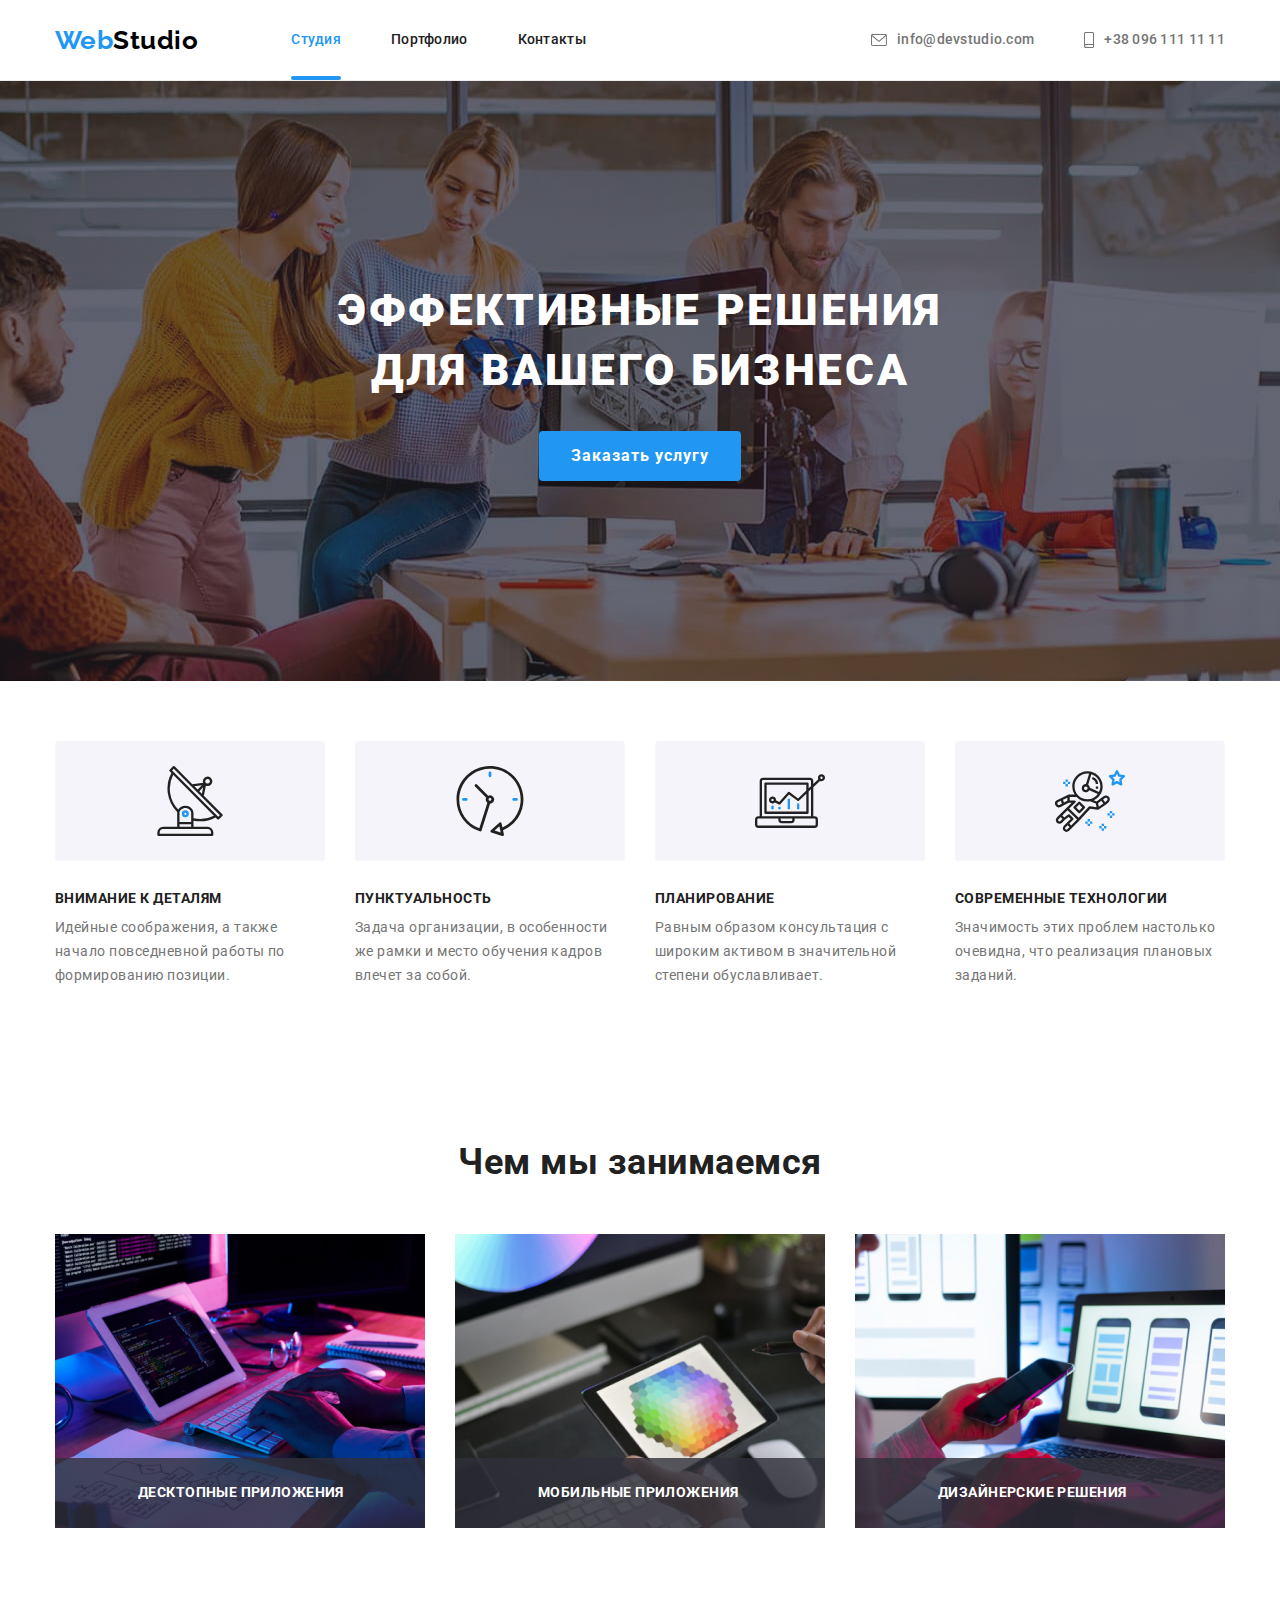
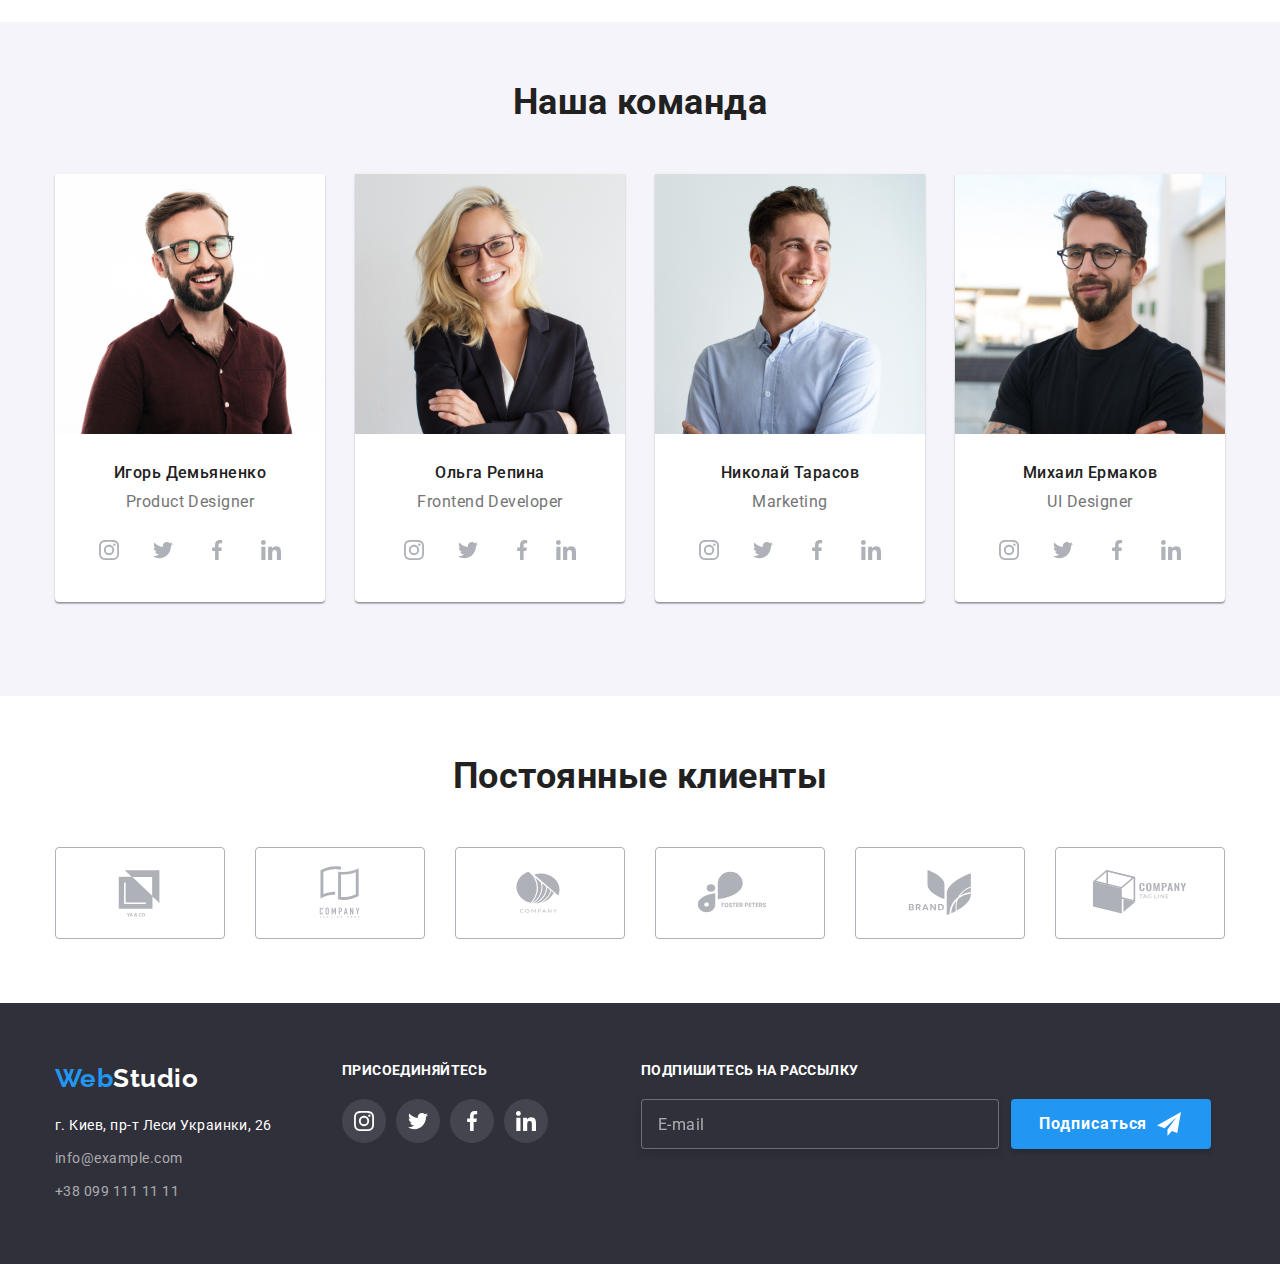
==== commit f7b365ef: "Завантажує всі фото" ====
--- a/index.html
+++ b/index.html
@@ -15,12 +15,12 @@
 <body>
     
     <header class="page-header">
-        <div class="header container">
+        <div class="header">
             <nav class="navigation">
                 <a href="./index.html" class="logo"> <span class="logo-accent">Web</span>Studio</a>
     
               
-<div class="menu-container js-menu-container" id="mobile-menu"></div>
+<!-- <div class="menu-container js-menu-container" id="mobile-menu"></div> -->
     <ul class="site-nav list">
     <li class="header-link"><a href="" class="nav-link link current">Студия</a></li>
     <li class="header-link"> <a href="./portfolio.html" class="nav-link link">Портфолио</a></li>
@@ -50,7 +50,7 @@
 
 
 <button type="button" class="menu-open-btn" data-menu-open>
-    <svg class="menu-open-btn__icon" width="40" height="40" aria-label="Переключатель мобильного меню" aria-expanded="false"
+    <svg class="menu-open-btn__icon" width="24" height="16" aria-label="Переключатель мобильного меню" aria-expanded="false"
         aria-controls="mobile-menu">
         <use class="icon-menu" href="./images/icons.svg#icon-menu-mob"></use>
 </svg> </button>
@@ -58,7 +58,7 @@
 
  </div>
 
- <div class="mob-menu" data-menu>
+ <div class="mob-menu is-hidden" data-menu>
 
     <div class="container">
 
@@ -129,16 +129,17 @@
     </header>
 
 <main>
+
 <!-- HERO -->
 
 
-    <!-- <section class="hero">
+    <section class="hero">
         <div class="hero__wrap container">
         <h1 class="hero__title">Эффективные решения<br>для вашего бизнеса</h1>
                 <button type="button" class="hero__button" data-modal-open>Заказать услугу</button> 
    
             </div>  
-    </section> -->
+    </section>
         
 
     <!--Особливості-->
@@ -198,17 +199,36 @@
         <ul class="activity__list list">
            <div class="activity__photo-thumb">
             <li class="activity__photo">
-             <img class="activity__image no-gap" src="./images/img.png" alt="Фото планшета с клавиатурой" width="370"></li>           
-            <p class="activity__description">Десктопные приложения</p>
+
+<picture>
+    <source srcset="./images/img.jpg 1x,
+                ./images/img-desk-2x.jpg 2x" media="(min-width: 1200px)">
+
+        <img class="team-card__photo no-gap" 
+        src="./images/img.jpg" alt="Фото планшета с клавиатурой">
+</picture>
+
+                   <p class="activity__description">Десктопные приложения</p>
             </div>
             <div class="activity__photo-thumb">
             <li class="activity__photo">
-             <img class="activity__image no-gap" src="./images/planshet.png" alt="Фото планшета" width="370"></li>
+                <picture>
+                    <source srcset="./images/planshet.jpg 1x,
+                                ./images/planshet-desk-2x.jpg 2x" media="(min-width: 1200px)">
+                
+                    <img class="team-card__photo no-gap" 
+                    src="./images/planshet.jpg" alt="Фото планшета">
+                </picture>
             <p class="activity__description">Мобильные приложения</p>
             </div>
             <div class="activity__photo-thumb">
             <li class="activity-photo">
-             <img class="activity__image no-gap" src="./images/nout.png" alt="Фото ноутбука" width="370"></li>  
+<picture>
+    <source srcset="./images/nout.jpg 1x,
+                    ./images/nout-desk-2x.jpg 2x" media="(min-width: 1200px)">
+
+    <img class="team-card__photo no-gap" src="./images/nout.jpg" alt="Фото ноутбука">
+</picture>
         <p class="activity__description">Дизайнерские решения</p>
             </div>
     </ul>
@@ -225,8 +245,29 @@
            
             <li class="team-card__list">
                 <div>
-                <img class="team-card__photo no-gap" src="./images/igor.jpg" alt="Фото Игоря" width="270" height="260">
-               <div class="team-card__content">
+
+<picture>
+    <source srcset="./images/igor.jpg 1x,
+                ./images/igor-desk-2x.jpg 2x"
+                media="(min-width: 1200px)"
+                >
+
+    <source srcset="./images/igor-tab-1x.jpg 1x,
+                ./images/igor-tab-2x.jpg 2x"
+                media="(min-width: 768px)" 
+                >
+    <source srcset="./images/igor-mob-1x.jpg 1x,
+                ./images/igor-mob-2x.jpg 2x"
+                 media="(min-width: 480px)" 
+                 >
+
+                <img class="team-card__photo no-gap" 
+                src="./images/igor.jpg" 
+                alt="Фото Игоря" 
+                >
+</picture>
+
+                             <div class="team-card__content">
                    <h3 class="team-card__name">Игорь Демьяненко</h3>
                 <p class="team-card__possition"> <span lang="en">Product Designer</span> </p>
                 <ul class="team-social list">
@@ -268,9 +309,24 @@
         </li>
             <li class="team-card__list">
                <div>
-                <img class="team-card__photo no-gap" src="./images/olga.jpg" alt="Фото Ольги" width="270" height="260">
-               
-                <div class="team-card__content">
+<picture>
+    <source srcset="./images/olga.jpg 1x,
+                ./images/olga-desk-2x.jpg 2x"
+                 media="(min-width: 1200px)">
+
+    <source srcset="./images/olga-tab-1x.jpg 1x,
+                ./images/olga-tab-2x.jpg 2x" 
+                media="(min-width: 768px)">
+    <source srcset="./images/olga-mob-1x.jpg 1x,
+                ./images/olga-mob-2x.jpg 2x" 
+                media="(min-width: 480px)">
+
+    <img class="team-card__photo no-gap" 
+    src="./images/olga.jpg" 
+    alt="Фото Ольги">
+</picture>
+
+                              <div class="team-card__content">
                     <h3 class="team-card__name">Ольга Репина</h3>
                 <p class="team-card__possition"> <span lang="en">Frontend Developer</span> </p>
             <ul class="team-social list">
@@ -312,8 +368,25 @@
         </li>
             <li class="team-card__list">
                 <div>
-                <img class="team-card__photo no-gap" src="./images/nicolay.jpg" alt="Фото Николая" width="270" height="260">
-                <div class="team-card__content">
+
+<picture>
+    <source srcset="./images/nicolay.jpg 1x,
+                ./images/nicolay-desk-2x.jpg 2x" 
+                media="(min-width: 1200px)">
+
+    <source srcset="./images/nicolay-tab-1x.jpg 1x,
+                ./images/nicolay-tab-2x.jpg 2x" 
+                media="(min-width: 768px)">
+    <source srcset="./images/nicolay-mob-1x.jpg 1x,
+                ./images/nicolay-mob-2x.jpg 2x" 
+                media="(min-width: 480px)">
+
+    <img class="team-card__photo no-gap" 
+    src="./images/nicolay.jpg" 
+    alt="Фото Николая">
+</picture>
+
+                                <div class="team-card__content">
                     <h3 class="team-card__name">Николай Тарасов</h3>
                 <p class="team-card__possition"> <span lang="en">Marketing</span> </p>
             <ul class="team-social list">
@@ -355,8 +428,23 @@
         </li>
             <li class="team-card__list">
                 <div>
-                <img class="team-card__photo no-gap" src="./images/mihail.jpg" alt="Фото Михаила" width="270" height="260">
-                <div class="team-card__content">
+<picture>
+    <source srcset="./images/mihail.jpg 1x,
+                ./images/mihail-desk-2x.jpg 2x" 
+                media="(min-width: 1200px)">
+
+    <source srcset="./images/mihail-tab-1x.jpg 1x,
+                ./images/mihail-tab-2x.jpg 2x"
+                 media="(min-width: 768px)">
+    <source srcset="./images/mihail-mob-1x.jpg 1x,
+                ./images/mihail-mob-2x.jpg 2x" 
+                media="(min-width: 480px)">
+
+    <img class="team-card__photo no-gap" 
+    src="./images/mihail.jpg" 
+    alt="Фото Михаила">
+</picture>
+                                <div class="team-card__content">
                     <h3 class="team-card__name">Михаил Ермаков</h3>
                 <p class="team-card__possition"> <span lang="en">UI Designer</span> </p>
             <ul class="team-social list">
--- a/css/main.min.css
+++ b/css/main.min.css
@@ -1,2 +1,2 @@
-* html{-webkit-box-sizing:border-box;box-sizing:border-box}p,h1,h2,h3,h4,h5,h6{margin:0px}ul,ol{margin-left:0px}button{cursor:pointer;outline:none;border:none}img{display:block;width:100%;max-width:100%;height:auto}:root{--bg-secondary: #e5e5e5;--border-header: #ececec;--primary-text-color: #212121;--accent-color: #2196f3;--secondary-text-color: #757575;--backgraund-main: #e5e5e5;--backdraund-black: #2f303a;--contacts-text-color: rgba(255, 255, 255, 0.6);--white-text-color: #ffffff;--bg-button-color: #f5f4fa;--button-hover-color: #188ce8;--border-portfolio: #eeeeee;--logo-header-black: #000000;--clients-link-border: #afb1b8;--timing-function: cubic-bezier(0.4, 0, 0.2, 1);--transition-duration: 250ms}body{color:var(--primary-text-color);text-decoration:none;font-family:Roboto, sans-serif;letter-spacing:0.03em}.list{list-style:none;padding:0px;margin:0px}.link{text-decoration:none}input{outline:none}textarea{outline:none}.visually-hidden{position:absolute;width:1px;height:1px;margin:-1px;border:0;padding:0;white-space:nowrap;-webkit-clip-path:inset(100%);clip-path:inset(100%);clip:rect(0 0 0 0);overflow:hidden}.container{width:100%;padding-right:15px;padding-left:15px;margin:0 auto}@media screen and (min-width: 480px){.container{width:480px}}@media screen and (min-width: 768px){.container{width:768px}}@media screen and (min-width: 1200px){.container{width:1200px}}.page-header{border-bottom:solid 1px var(--border-header)}.site-nav .link{color:var(--primary-text-color);font-weight:500;font-size:14px;line-height:1.14;letter-spacing:0.02em;text-decoration:none;display:-webkit-box;display:-ms-flexbox;display:flex;-ms-flex-wrap:wrap;flex-wrap:wrap;-webkit-transition:color var(--timing-function) var(--transition-duration);transition:color var(--timing-function) var(--transition-duration)}.site-nav .link:hover,.site-nav .link:focus{color:var(--accent-color)}.site-nav{display:-webkit-box;display:-ms-flexbox;display:flex}@media screen and (max-width: 767px){.site-nav{display:none}}.auth-nav{color:var(--secondary-text-color);font-weight:500;font-size:14px;line-height:1.14;letter-spacing:0.02em;text-decoration:none;display:-webkit-box;display:-ms-flexbox;display:flex;-webkit-box-align:center;-ms-flex-align:center;align-items:center;-webkit-transition:color var(--timing-function) var(--transition-duration);transition:color var(--timing-function) var(--transition-duration)}@media screen and (max-width: 767px){.auth-nav{display:none}}.auth-nav:hover,.auth-nav:focus{color:var(--accent-color)}.email-icon{margin-right:10px;fill:var(--secondary-text-color)}.auth-nav .mail:hover .email-icon,.auth-nav .mail:focus .email-icon{fill:var(--accent-color)}.smartphone-icon{margin-right:10px;fill:var(--secondary-text-color)}.auth-nav .phone:hover .smartphone-icon,.auth-nav .phone:focus .smartphone-icon{fill:var(--accent-color)}.header-link>.auth-nav{padding-top:32px;padding-bottom:32px}.auth-nav-group{margin-left:auto;display:-webkit-box;display:-ms-flexbox;display:flex}.navigation{display:-webkit-box;display:-ms-flexbox;display:flex}.nav-link{position:relative;padding-top:32px;padding-bottom:32px}.site-nav .current{color:var(--accent-color)}.site-nav .current::after{content:'';position:absolute;display:block;width:100%;height:4px;background-color:var(--accent-color);bottom:0;left:0;opacity:0;-webkit-transition:opacity 250ms var(--timing-function);transition:opacity 250ms var(--timing-function)}.site-nav .current::after,.site-nav .current::after{opacity:1;border-radius:2px}.header-link{display:block}.header-link:not(:last-child){margin-right:50px}.header{display:-webkit-box;display:-ms-flexbox;display:flex}.menu-open-btn{margin-left:auto;padding:12px 8px;background-color:var(--white-text-color)}@media screen and (min-width: 768px){.menu-open-btn{display:none}}.menu-open-btn__icon{-webkit-transition:fill var(--timing-function) var(--transition-duration);transition:fill var(--timing-function) var(--transition-duration)}.menu-open-btn__icon:hover{fill:var(--accent-color)}.menu-close-btn__icon{-webkit-transition:fill var(--timing-function) var(--transition-duration);transition:fill var(--timing-function) var(--transition-duration)}.menu-close-btn__icon:hover{fill:var(--accent-color)}.mob-menu{position:fixed;background-color:var(--white-text-color);top:0;left:0;width:100vw;height:100vw;z-index:1;padding-top:48px;padding-bottom:48px}@media screen and (min-width: 768px){.mob-menu{display:none}}.menu-close-btn{position:absolute;right:15px;top:10px;display:block;margin-left:auto;padding:12px 8px;background-color:var(--white-text-color)}.menu-close-btn:hover,.menu-close-btn:focus{color:var(--accent-color)}.mob-menu-list__link{font-weight:500;font-size:40px;line-height:1.17;letter-spacing:0.02em;text-decoration:none;color:var(--primary-text-color)}.mob-menu-list__link:hover,.mob-menu-list__link:focus{color:var(--accent-color);-webkit-transition:var(--timing-function) var(--transition-duration);transition:var(--timing-function) var(--transition-duration)}.mob-menu-list__item:not(:last-child){margin-bottom:32px}.mob-connect__tel{display:block;font-weight:500;font-size:34px;line-height:1.17;letter-spacing:0.02em;text-decoration:none;color:var(--accent-color);margin-bottom:32px}.mob-connect__mail{display:block;text-decoration:none;font-weight:500;font-size:24px;line-height:1.16;letter-spacing:0.02em;color:var(--secondary-text-color)}.mob-menu__connect{margin-bottom:64px}.mob-menu-social{display:-webkit-box;display:-ms-flexbox;display:flex;-webkit-box-orient:horizontal;-webkit-box-direction:normal;-ms-flex-direction:row;flex-direction:row}.mob-menu-social__item:not(:last-child){margin-right:20px}.mob-menu-social__link{font-weight:500;font-size:18px;line-height:1.22;letter-spacing:0.02em;color:var(--accent-color)}.container{height:100%;display:-webkit-box;display:-ms-flexbox;display:flex;-webkit-box-orient:vertical;-webkit-box-direction:normal;-ms-flex-direction:column;flex-direction:column;-webkit-box-pack:justify;-ms-flex-pack:justify;justify-content:space-between}.logo{color:var(--logo-header-black);font-family:Raleway, sans-serif;font-weight:bold;font-size:26px;line-height:1.19;text-decoration:none;display:-webkit-box;display:-ms-flexbox;display:flex;-webkit-box-align:center;-ms-flex-align:center;align-items:center;margin-right:93px}.logo-accent{color:var(--accent-color)}@media screen and (min-width: 480px){.section{padding-top:60px;padding-bottom:60px}}@media screen and (min-width: 1200px){.section{padding-bottom:94px;padding-bottom:94px}}.section-title{color:var(--primary-text-color);font-weight:bold;font-size:18px;line-height:2;text-decoration:none}.section-text{color:var(--secondary-text-color);font-size:16px;line-height:1.87;text-decoration:none}.backdrop{position:fixed;top:0;left:0;width:100vw;height:100vh;background-color:rgba(0,0,0,0.2);opacity:1;-webkit-transition:opacity var(--timing-function) var(--transition-duration),visibility var(--timing-function) var(--transition-duration);transition:opacity var(--timing-function) var(--transition-duration),visibility var(--timing-function) var(--transition-duration)}.backdrop.is-hidden{opacity:0;pointer-events:none;visibility:hidden}.backdrop.is-hidden .modal{-webkit-transform:translate(-50%, -50%) scale(0.9);transform:translate(-50%, -50%) scale(0.9)}.modal{position:absolute;top:50%;left:50%;-webkit-transform:translate(-50%, -50%);transform:translate(-50%, -50%);width:528px;min-height:581px;-webkit-box-shadow:0px 1px 3px rgba(0,0,0,0.12),0px 1px 1px rgba(0,0,0,0.14),0px 2px 1px rgba(0,0,0,0.2);box-shadow:0px 1px 3px rgba(0,0,0,0.12),0px 1px 1px rgba(0,0,0,0.14),0px 2px 1px rgba(0,0,0,0.2);border-radius:4px;background-color:var(--white-text-color);-webkit-transform:translate(-50%, -50%) scale(1);transform:translate(-50%, -50%) scale(1);-webkit-transition:-webkit-transform var(--transition-duration) var(--timing-function);transition:-webkit-transform var(--transition-duration) var(--timing-function);transition:transform var(--transition-duration) var(--timing-function);transition:transform var(--transition-duration) var(--timing-function), -webkit-transform var(--transition-duration) var(--timing-function)}.close-modal{position:absolute;display:-webkit-inline-box;display:-ms-inline-flexbox;display:inline-flex;-webkit-box-pack:center;-ms-flex-pack:center;justify-content:center;-webkit-box-align:center;-ms-flex-align:center;align-items:center;width:30px;height:30px;border:1px solid rgba(0,0,0,0.1);border-radius:50%;-webkit-box-sizing:border-box;box-sizing:border-box;background:var(--white-text-color);right:8px;top:8px;padding:6px;cursor:pointer}.close-modal__icon{-webkit-transition:fill var(--timing-function) var(--transition-duration);transition:fill var(--timing-function) var(--transition-duration)}.close-modal__icon:hover{fill:var(--accent-color)}.form{margin-right:auto;margin-left:auto;padding:40px}.form__group{position:relative;display:-webkit-box;display:-ms-flexbox;display:flex;-webkit-box-orient:vertical;-webkit-box-direction:normal;-ms-flex-direction:column;flex-direction:column;margin-bottom:10px;border-color:solid 1px var(--accent-color)}.form__group input:focus{border-color:var(--accent-color)}.form__group input{position:relative;margin:0;padding:0;padding-left:42px;border:1px solid rgba(33,33,33,0.2);-webkit-box-sizing:border-box;box-sizing:border-box;border-radius:4px;min-height:40px;width:100%;cursor:pointer}.form__group label{margin-bottom:4px;font-size:12px;line-height:1.16;letter-spacing:0.01em;color:var(--secondary-text-color);cursor:pointer}.form-group-span{position:relative}.modal__title{font-weight:bold;font-size:20px;line-height:1.15;text-align:center;letter-spacing:0.03em;margin-top:0;margin-bottom:12px;display:-webkit-box;display:-ms-flexbox;display:flex}.textarea{position:relative;resize:none;padding:12px 16px;border:1px solid rgba(33,33,33,0.2);-webkit-box-sizing:border-box;box-sizing:border-box;border-radius:4px;min-height:120px;cursor:pointer}.textarea:focus{border-color:var(--accent-color)}.textarea::-webkit-input-placeholder{font-size:12px;line-height:1.16;letter-spacing:0.01em;color:rgba(117,117,117,0.5)}.textarea:-ms-input-placeholder{font-size:12px;line-height:1.16;letter-spacing:0.01em;color:rgba(117,117,117,0.5)}.textarea::-ms-input-placeholder{font-size:12px;line-height:1.16;letter-spacing:0.01em;color:rgba(117,117,117,0.5)}.textarea::placeholder{font-size:12px;line-height:1.16;letter-spacing:0.01em;color:rgba(117,117,117,0.5)}.icon-modal{position:absolute;display:inline-block;width:12px;height:12px;left:12px;top:50%;-webkit-transform:translateY(-50%);transform:translateY(-50%)}.form-input:focus ~ .icon-modal{fill:var(--accent-color)}.form-agreement{display:-webkit-box;display:-ms-flexbox;display:flex;-webkit-box-pack:center;-ms-flex-pack:center;justify-content:center}.agree-text{font-size:14px;line-height:1.71;letter-spacing:0.03em;color:var(--secondary-text-color);display:-webkit-box;display:-ms-flexbox;display:flex;-webkit-box-align:center;-ms-flex-align:center;align-items:center;cursor:pointer}.agree-text span{width:16px;height:15px;border:2px solid var(--primary-text-color);border-radius:2px;margin-right:7px;display:-webkit-box;display:-ms-flexbox;display:flex;-webkit-box-align:center;-ms-flex-align:center;align-items:center;-webkit-box-pack:center;-ms-flex-pack:center;justify-content:center}.agree-icon{fill:transparent}.agree-check:checked+.agree-text .agree-icon{fill:var(--white-text-color)}.agree-check:checked+.agree-text span{background-color:var(--accent-color);border:none;fill:var(--white-text-color)}.agree-link{font-size:14px;line-height:1.71;letter-spacing:0.03em;-webkit-text-decoration-line:underline;text-decoration-line:underline;color:var(--accent-color)}.modal-btn-submit{border-radius:4px;min-width:200px;padding:10px 32px;margin-right:auto;margin-left:auto;margin-top:30px;background-color:var(--accent-color);color:var(--white-text-color);-webkit-box-shadow:0px 4px 4px rgba(0,0,0,0.15);box-shadow:0px 4px 4px rgba(0,0,0,0.15);font-family:inherit;font-weight:bold;font-size:16px;line-height:1.87;display:-webkit-box;display:-ms-flexbox;display:flex;-webkit-box-pack:center;-ms-flex-pack:center;justify-content:center;letter-spacing:0.06em;cursor:pointer;-webkit-transition:background-color var(--timing-function) var(--transition-duration);transition:background-color var(--timing-function) var(--transition-duration)}.modal-btn-submit:hover,.modal-btn-submit:hover{background-color:var(--button-hover-color)}.hero{background-color:var(--backdraund-black);background-image:-webkit-gradient(linear, left top, left bottom, from(rgba(47,48,58,0.4)), to(rgba(47,48,58,0.4))),url(../images/hero-image.jpg);background-image:linear-gradient(rgba(47,48,58,0.4), rgba(47,48,58,0.4)),url(../images/hero-image.jpg);background-repeat:no-repeat;background-position:center;background-size:cover;text-align:center;-webkit-box-align:center;-ms-flex-align:center;align-items:center}.hero__wrap{padding-bottom:200px;padding-top:200px}.hero__title{color:var(--white-text-color);font-weight:900;font-size:44px;line-height:1.36;text-align:center;letter-spacing:0.06em;text-transform:uppercase;margin-top:0px;margin-bottom:30px}.hero__button{border-radius:4px;min-width:200px;padding:10px 32px;margin-right:auto;margin-left:auto;background-color:var(--accent-color);color:var(--white-text-color);font-family:inherit;font-weight:bold;font-size:16px;line-height:1.87;display:-webkit-box;display:-ms-flexbox;display:flex;letter-spacing:0.06em;display:inline-block;cursor:pointer;-webkit-transition:background-color var(--timing-function) var(--transition-duration);transition:background-color var(--timing-function) var(--transition-duration)}.hero__button:hover,.hero__button:hover{background-color:var(--button-hover-color)}.features-description__title{color:var(--primary-text-color);margin-top:0px;margin-bottom:10px;font-weight:bold;font-size:14px;line-height:1.14;text-transform:uppercase}.features-description__text{color:var(--secondary-text-color);font-size:14px;line-height:1.71;margin-top:0px;margin-bottom:0px}.features-description__thumb{width:100%;height:120px;background-color:var(--bg-button-color);border-radius:4px;display:-webkit-box;display:-ms-flexbox;display:flex;background-size:auto;margin-bottom:30px;-webkit-box-align:center;-ms-flex-align:center;align-items:center;-webkit-box-pack:center;-ms-flex-pack:center;justify-content:center}.features-description__icon{display:block}@media screen and (min-width: 768px){.features-description{width:768px;display:-webkit-box;display:-ms-flexbox;display:flex;-ms-flex-wrap:wrap;flex-wrap:wrap;margin-left:-30px}}@media screen and (min-width: 1200px){.features-description{width:1200px}}@media screen and (min-width: 768px){.features-description>.features-description__item{-ms-flex-preferred-size:calc(100% / 2 - 30px);flex-basis:calc(100% / 2 - 30px);margin-left:30px}}@media screen and (min-width: 1200px){.features-description>.features-description__item{-ms-flex-preferred-size:calc(100% / 4 - 30px);flex-basis:calc(100% / 4 - 30px);margin-left:30px}}.section__features>.features-description__item:not(:last-child){margin-right:30px}@media screen and (max-width: 1199px){.features-description__item:not(:last-child){margin-bottom:30px}}@media screen and (max-width: 1199px){.activity{display:none}}.activity__title{margin-bottom:50px;font-weight:bold;font-size:36px;line-height:1.16;text-align:center}.section__activity>.activity__list{display:-webkit-box;display:-ms-flexbox;display:flex;-webkit-box-pack:justify;-ms-flex-pack:justify;justify-content:space-between}.activity__photo:not(:last-child){margin-right:30px}.activity__image.no-gap{display:block}.activity__photo-thumb{position:relative}.activity__photo-thumb::before{content:'';display:inline-block;position:absolute;width:370px;height:70px;background-color:rgba(47,48,58,0.8);bottom:0;left:0}.activity__description{content:'';display:inline-block;position:absolute;font-weight:bold;font-size:14px;line-height:1.14;text-align:center;letter-spacing:0.03em;text-transform:uppercase;color:var(--white-text-color);bottom:0;left:0;padding-top:27px;padding-left:82px;padding-bottom:27px;padding-left:83px}.team-bg{background-color:var(--bg-button-color)}.team-card__photo.no-gap{display:block}.team__title{margin-bottom:30px;font-weight:bold;font-size:28px;line-height:1.17;text-align:center}@media screen and (min-width: 1200px){.team__title{margin-bottom:50px;font-size:36px;line-height:1.16}}.team-card__name{font-weight:500;font-size:16px;line-height:1.18;text-align:center;margin-bottom:10px}.team-card__possition{color:var(--secondary-text-color);font-size:16px;line-height:1.18;text-align:center;margin-bottom:16px}.team-card{margin-bottom:-30px}@media screen and (min-width: 768px){.team-card{width:768px;display:-webkit-box;display:-ms-flexbox;display:flex;-ms-flex-wrap:wrap;flex-wrap:wrap;margin-left:-30px}}@media screen and (min-width: 1200px){.team-card{width:1200px;-ms-flex-wrap:nowrap;flex-wrap:nowrap;-ms-flex-pack:distribute;justify-content:space-around}}.team-card__list{background:var(--white-text-color);-webkit-box-shadow:0px 1px 3px rgba(0,0,0,0.12),0px 1px 1px rgba(0,0,0,0.14),0px 2px 1px rgba(0,0,0,0.2);box-shadow:0px 1px 3px rgba(0,0,0,0.12),0px 1px 1px rgba(0,0,0,0.14),0px 2px 1px rgba(0,0,0,0.2);border-radius:0px 0px 4px 4px}@media screen and (max-width: 767px){.team-card__list:not(:last-child){margin-bottom:30px}}@media screen and (min-width: 768px){.team-card__list{-ms-flex-preferred-size:calc(100% / 2 - 30px);flex-basis:calc(100% / 2 - 30px);margin-left:30px;margin-bottom:30px}}@media screen and (min-width: 1200px){.team-card__list{-ms-flex-preferred-size:calc(100% / 4 - 30px);flex-basis:calc(100% / 4 - 30px);margin-left:30px}}.team-card__content{padding-top:30px;padding-bottom:30px}.team-social{display:-webkit-box;display:-ms-flexbox;display:flex;-webkit-box-pack:center;-ms-flex-pack:center;justify-content:center}.team-social__link{width:44px;height:44px;border-radius:50%;background-color:var(--white-text-color);display:-webkit-box;display:-ms-flexbox;display:flex;-webkit-box-pack:center;-ms-flex-pack:center;justify-content:center;-webkit-box-align:center;-ms-flex-align:center;align-items:center;-webkit-transition:background-color var(--timing-function) var(--transition-duration);transition:background-color var(--timing-function) var(--transition-duration)}.team-social__link:hover,.team-social__link:focus{background-color:var(--accent-color)}.team-social__item+.team-social__item{margin-left:10px}.team-social__icon{fill:#afb1b8;-webkit-transition:background-color var(--timing-function) var(--transition-duration);transition:background-color var(--timing-function) var(--transition-duration);-webkit-transition:fill var(--timing-function) var(--transition-duration);transition:fill var(--timing-function) var(--transition-duration)}.team-social__link:hover .team-social__icon,.team-social__link:focus .team-social__icon{fill:var(--white-text-color)}.clients-box__title{margin-bottom:30px;font-weight:bold;font-size:28px;line-height:1.17;text-align:center}@media screen and (min-width: 1200px){.clients-box__title{margin-bottom:50px;font-size:36px;line-height:1.16}}@media screen and (min-width: 1200px){.clients{padding-bottom:94px}}.clients-list{display:-webkit-box;display:-ms-flexbox;display:flex;-webkit-box-pack:center;-ms-flex-pack:center;justify-content:center;-ms-flex-wrap:wrap;flex-wrap:wrap;margin-left:-30px;margin-bottom:-30px}.clients-list__item{margin-left:30px}@media screen and (max-width: 767px){.clients-list__item{-ms-flex-preferred-size:calc(100% / 2 - 30px);flex-basis:calc(100% / 2 - 30px);margin-bottom:30px}}@media screen and (min-width: 768px) and (max-width: 1199px){.clients-list__item{-ms-flex-preferred-size:calc(100% / 3 - 30px);flex-basis:calc(100% / 3 - 30px);margin-bottom:30px}}@media screen and (min-width: 1200px){.clients-list__item{-ms-flex-preferred-size:calc(100% / 6 - 30px);flex-basis:calc(100% / 6 - 30px)}}.clients-list__link{width:100%;height:92px;border:1px solid var(--clients-link-border);border-radius:4px;display:-webkit-box;display:-ms-flexbox;display:flex;-webkit-box-pack:center;-ms-flex-pack:center;justify-content:center;-webkit-box-align:center;-ms-flex-align:center;align-items:center;-webkit-transition:border-color var(--timing-function) var(--transition-duration);transition:border-color var(--timing-function) var(--transition-duration)}.clients-list__link:hover,.clients-list__link:focus{border-color:var(--accent-color)}.clients-list__logo{fill:var(--clients-link-border);-webkit-transition:fill var(--timing-function) var(--transition-duration);transition:fill var(--timing-function) var(--transition-duration)}.clients-list__link:hover .clients-list__logo,.clients-list__link:focus .clients-list__logo{fill:var(--accent-color)}.button-list{background-color:var(--bg-button-color);font-family:inherit;font-weight:500;font-size:16px;line-height:1.62;border-radius:4px;padding-top:6px;padding-bottom:6px;padding-right:22px;padding-left:22px;cursor:pointer;-webkit-transition:background-color var(--timing-function) var(--transition-duration),color var(--timing-function) var(--transition-duration),-webkit-box-shadow var(--timing-function) var(--transition-duration);transition:background-color var(--timing-function) var(--transition-duration),color var(--timing-function) var(--transition-duration),-webkit-box-shadow var(--timing-function) var(--transition-duration);transition:background-color var(--timing-function) var(--transition-duration),color var(--timing-function) var(--transition-duration),box-shadow var(--timing-function) var(--transition-duration);transition:background-color var(--timing-function) var(--transition-duration),color var(--timing-function) var(--transition-duration),box-shadow var(--timing-function) var(--transition-duration),-webkit-box-shadow var(--timing-function) var(--transition-duration)}.button-list:hover,.button-list:focus{color:var(--white-text-color);background-color:var(--accent-color);-webkit-box-shadow:0px 3px 1px rgba(0,0,0,0.1),0px 1px 2px rgba(0,0,0,0.08),0px 2px 2px rgba(0,0,0,0.12);box-shadow:0px 3px 1px rgba(0,0,0,0.1),0px 1px 2px rgba(0,0,0,0.08),0px 2px 2px rgba(0,0,0,0.12)}.button{padding:0px;margin:0;display:-webkit-box;display:-ms-flexbox;display:flex;margin-bottom:50px;display:flex;-webkit-box-pack:center;-ms-flex-pack:center;justify-content:center}.btn-portfolio:not(:last-child){margin-right:8px}@media screen and (min-width: 768px){.cards-portfolio{display:-webkit-box;display:-ms-flexbox;display:flex;-ms-flex-wrap:wrap;flex-wrap:wrap;-ms-flex-preferred-size:calc(100% / 2 - 30px);flex-basis:calc(100% / 2 - 30px)}}@media screen and (min-width: 1200px){.cards-portfolio{-ms-flex-preferred-size:calc(100% / 3- 30px);flex-basis:calc(100% / 3- 30px)}}.portfolio{padding:0px;margin:0px}@media screen and (min-width: 768px){.portfolio{display:-webkit-box;display:-ms-flexbox;display:flex;-ms-flex-wrap:wrap;flex-wrap:wrap;margin-left:-30px;margin-top:-30px}}.item-portfolio{margin-bottom:30px}@media screen and (min-width: 768px){.item-portfolio{-ms-flex-preferred-size:calc(100% / 2 - 30px);flex-basis:calc(100% / 2 - 30px);margin-left:30px;margin-top:30px}}@media screen and (min-width: 1200px){.item-portfolio{-ms-flex-preferred-size:calc(100% / 3 - 30px);flex-basis:calc(100% / 3 - 30px)}}.item-wrap{width:100%;border-bottom:1px solid var(--border-portfolio);-webkit-transition:-webkit-box-shadow var(--timing-function) var(--transition-duration);transition:-webkit-box-shadow var(--timing-function) var(--transition-duration);transition:box-shadow var(--timing-function) var(--transition-duration);transition:box-shadow var(--timing-function) var(--transition-duration), -webkit-box-shadow var(--timing-function) var(--transition-duration)}.item-wrap:hover,.item-wrap:focus{-webkit-box-shadow:0px 1px 1px rgba(0,0,0,0.12),0px 4px 4px rgba(0,0,0,0.06),1px 4px 6px rgba(0,0,0,0.16);box-shadow:0px 1px 1px rgba(0,0,0,0.12),0px 4px 4px rgba(0,0,0,0.06),1px 4px 6px rgba(0,0,0,0.16)}.portfolio-img-text-thumb{position:relative;overflow:hidden}.portfolio-text-description{position:absolute;top:0;left:0;background-color:rgba(33,150,243,0.9);font-size:18px;line-height:1.56;letter-spacing:0.03em;color:var(--white-text-color);padding:63px 24px;height:100%;-webkit-transform:translateY(100%);transform:translateY(100%);-webkit-transition:-webkit-transform var(--timing-function) var(--transition-duration);transition:-webkit-transform var(--timing-function) var(--transition-duration);transition:transform var(--timing-function) var(--transition-duration);transition:transform var(--timing-function) var(--transition-duration), -webkit-transform var(--timing-function) var(--transition-duration)}.item-portfolio:hover .portfolio-text-description,.item-portfolio:focus .portfolio-text-description{-webkit-transform:translateY(0);transform:translateY(0)}.portfolio-text-wrap{padding-top:20px;padding-bottom:20px;padding-right:24px;padding-left:24px;border:1px solid var(--border-portfolio)}.portfolio-image .no-gap{display:block}@media screen and (min-width: 768px){.footer__wrap--general{display:-webkit-box;display:-ms-flexbox;display:flex}}@media screen and (min-width: 768px) and (max-width: 1199px){.footer__wrap--general{text-align:center;-ms-flex-wrap:wrap;flex-wrap:wrap;-ms-flex-pack:distribute;justify-content:space-around}}.footer-contacts__logo-footer{color:var(--white-text-color);font-family:'Raleway', sans-serif;font-weight:bold;font-size:24px;line-height:1.16;text-decoration:none;display:block;margin-bottom:20px}@media screen and (min-width: 1200px){.footer-contacts__logo-footer{font-size:26px;line-height:1.19}}.address-text{font-style:normal}.address-city{font-style:normal}.address-city__address{color:var(--white-text-color);font-size:14px;line-height:1.71;text-decoration:none;display:block;margin-bottom:9px;-webkit-transition:color var(--timing-function) var(--transition-duration);transition:color var(--timing-function) var(--transition-duration)}.address-city__address:hover,.address-city__address:focus{color:var(--accent-color)}.address-text__contacts-main{color:var(--contacts-text-color);font-size:14px;line-height:1.71;text-decoration:none;display:block;-webkit-transition:color var(--timing-function) var(--transition-duration);transition:color var(--timing-function) var(--transition-duration)}.address-text__contacts-main:hover,.address-text__contacts-main:focus{color:var(--accent-color)}.address-text__contacts-main:not(:last-child){margin-bottom:9px}.contacts-email{display:inline-block}.footer{background-color:var(--backdraund-black);padding-top:60px;padding-bottom:60px}.footer-title{text-align:center;color:var(--white-text-color);margin-bottom:20px;height:16px;font-family:Roboto;font-weight:bold;font-size:14px;line-height:1.14;letter-spacing:0.03em;text-transform:uppercase;padding:0}.footer-social-box{padding-right:0px;padding-left:0px}@media screen and (min-width: 768px) and (max-width: 1199px){.footer-social-box{display:-webkit-box;display:-ms-flexbox;display:flex;-webkit-box-orient:vertical;-webkit-box-direction:normal;-ms-flex-direction:column;flex-direction:column}}@media screen and (min-width: 1200px){.footer-social-box{display:-webkit-box;display:-ms-flexbox;display:flex;-webkit-box-orient:vertical;-webkit-box-direction:normal;-ms-flex-direction:column;flex-direction:column;-webkit-box-pack:start;-ms-flex-pack:start;justify-content:flex-start;-webkit-box-align:baseline;-ms-flex-align:baseline;align-items:baseline;margin-left:70px}}@media screen and (max-width: 768px){.footer-social-box{margin-bottom:60px;width:100%}}.footer-social-list{display:-webkit-box;display:-ms-flexbox;display:flex;-webkit-box-pack:center;-ms-flex-pack:center;justify-content:center}.footer-social-list__link{width:44px;height:44px;border-radius:50%;background-color:rgba(255,255,255,0.1);display:-webkit-box;display:-ms-flexbox;display:flex;-webkit-box-pack:center;-ms-flex-pack:center;justify-content:center;-webkit-box-align:center;-ms-flex-align:center;align-items:center;-webkit-transition:background-color var(--timing-function) var(--transition-duration);transition:background-color var(--timing-function) var(--transition-duration)}.footer-social-list__link:hover,.footer-social-list__link:focus{background-color:var(--accent-color)}.footer-social-list__item+.footer-social-list__item{margin-left:10px}.footer-social-list__icon{fill:var(--white-text-color)}@media screen and (max-width: 1199px){.footer-contacts{text-align:center;margin-bottom:60px}}@media screen and (min-width: 1200px){.footer-contacts{white-space:nowrap}}@media screen and (min-width: 1200px){.subscribe-wrap{display:-webkit-box;display:-ms-flexbox;display:flex}}.footer__subscribe-box{padding-left:0;padding-right:0;width:100%}@media screen and (min-width: 768px){.footer__subscribe-box{display:-webkit-box;display:-ms-flexbox;display:flex;-webkit-box-orient:vertical;-webkit-box-direction:normal;-ms-flex-direction:column;flex-direction:column}}@media screen and (min-width: 768px) and (max-width: 1199px){.footer__subscribe-box{-webkit-box-align:stretch;-ms-flex-align:stretch;align-items:stretch}}@media screen and (min-width: 1200px){.footer__subscribe-box{margin-left:93px;-webkit-box-align:baseline;-ms-flex-align:baseline;align-items:baseline;-webkit-box-pack:start;-ms-flex-pack:start;justify-content:flex-start}}.footer__subscribe-box .footer-right-btn-wrap{display:-webkit-box;display:-ms-flexbox;display:flex}.footer__subscribe-box .btn-footer{border-radius:4px;min-width:200px;height:50px;padding:10px 28px;margin-right:auto;margin-left:auto;background-color:var(--accent-color);color:var(--white-text-color);-webkit-box-shadow:0px 4px 4px rgba(0,0,0,0.15);box-shadow:0px 4px 4px rgba(0,0,0,0.15);font-family:inherit;font-weight:bold;font-size:16px;line-height:1.87;display:-webkit-box;display:-ms-flexbox;display:flex;-webkit-box-align:center;-ms-flex-align:center;align-items:center;-webkit-box-orient:horizontal;-webkit-box-direction:normal;-ms-flex-direction:row;flex-direction:row;letter-spacing:0.06em;cursor:pointer;-webkit-transition:background-color var(--timing-function) var(--transition-duration);transition:background-color var(--timing-function) var(--transition-duration)}.footer__subscribe-box .btn-footer:hover,.footer__subscribe-box .btn-footer:focus{background-color:var(--button-hover-color)}.footer__subscribe-box .btn-footer__icon{display:inline-block;margin-left:10px;fill:var(--white-text-color)}.footer__subscribe-box .subscribe-wrap__mail-input{color:var(--white-text-color);padding-left:16px;padding-top:15px;padding-bottom:15px;width:100%;height:50px;border:1px solid rgba(255,255,255,0.3);-webkit-box-sizing:border-box;box-sizing:border-box;-webkit-filter:drop-shadow(0px 4px 4px rgba(0,0,0,0.15));filter:drop-shadow(0px 4px 4px rgba(0,0,0,0.15));border-radius:4px;background-color:var(--backdraund-black);margin-right:12px}.footer__subscribe-box .subscribe-wrap__mail-input::-webkit-input-placeholder{font-size:16px;line-height:1.25;-webkit-box-align:center;align-items:center;letter-spacing:0.03em;color:rgba(255,255,255,0.6)}.footer__subscribe-box .subscribe-wrap__mail-input:-ms-input-placeholder{font-size:16px;line-height:1.25;-ms-flex-align:center;align-items:center;letter-spacing:0.03em;color:rgba(255,255,255,0.6)}.footer__subscribe-box .subscribe-wrap__mail-input::-ms-input-placeholder{font-size:16px;line-height:1.25;-ms-flex-align:center;align-items:center;letter-spacing:0.03em;color:rgba(255,255,255,0.6)}.footer__subscribe-box .subscribe-wrap__mail-input::placeholder{font-size:16px;line-height:1.25;-webkit-box-align:center;-ms-flex-align:center;align-items:center;letter-spacing:0.03em;color:rgba(255,255,255,0.6)}@media screen and (min-width: 480px){.footer__subscribe-box .subscribe-wrap__mail-input{width:450px}}@media screen and (max-width: 1199px){.footer__subscribe-box .subscribe-wrap__mail-input{margin-bottom:20px}}@media screen and (min-width: 1200px){.footer__subscribe-box .subscribe-wrap__mail-input{width:358px}}
+* html{box-sizing:border-box}p,h1,h2,h3,h4,h5,h6{margin:0px}ul,ol{margin-left:0px}button{cursor:pointer;outline:none;border:none}img{display:block;width:100%;max-width:100%;height:auto}:root{--bg-secondary: #e5e5e5;--border-header: #ececec;--primary-text-color: #212121;--accent-color: #2196f3;--secondary-text-color: #757575;--backgraund-main: #e5e5e5;--backdraund-black: #2f303a;--contacts-text-color: rgba(255, 255, 255, 0.6);--white-text-color: #ffffff;--bg-button-color: #f5f4fa;--button-hover-color: #188ce8;--border-portfolio: #eeeeee;--logo-header-black: #000000;--clients-link-border: #afb1b8;--timing-function: cubic-bezier(0.4, 0, 0.2, 1);--transition-duration: 250ms}body{color:var(--primary-text-color);text-decoration:none;font-family:Roboto, sans-serif;letter-spacing:0.03em}.list{list-style:none;padding:0px;margin:0px}.link{text-decoration:none}input{outline:none}textarea{outline:none}.visually-hidden{position:absolute;width:1px;height:1px;margin:-1px;border:0;padding:0;white-space:nowrap;clip-path:inset(100%);clip:rect(0 0 0 0);overflow:hidden}.container{width:100%;padding-right:15px;padding-left:15px;margin:0 auto}@media screen and (min-width: 480px){.container{width:480px}}@media screen and (min-width: 768px){.container{width:768px}}@media screen and (min-width: 1200px){.container{width:1200px}}.page-header{border-bottom:solid 1px var(--border-header)}.site-nav .link{color:var(--primary-text-color);font-weight:500;font-size:14px;line-height:1.14;letter-spacing:0.02em;text-decoration:none;display:flex;flex-wrap:wrap;transition:color var(--timing-function) var(--transition-duration)}.site-nav .link:hover,.site-nav .link:focus{color:var(--accent-color)}.site-nav{display:flex}@media screen and (max-width: 767px){.site-nav{display:none}}.auth-nav{color:var(--secondary-text-color);font-weight:500;font-size:14px;line-height:1.14;letter-spacing:0.02em;text-decoration:none;display:flex;align-items:center;transition:color var(--timing-function) var(--transition-duration)}@media screen and (max-width: 767px){.auth-nav{display:none}}.auth-nav:hover,.auth-nav:focus{color:var(--accent-color)}.email-icon{margin-right:10px;fill:var(--secondary-text-color)}.auth-nav .mail:hover .email-icon,.auth-nav .mail:focus .email-icon{fill:var(--accent-color)}.smartphone-icon{margin-right:10px;fill:var(--secondary-text-color)}.auth-nav .phone:hover .smartphone-icon,.auth-nav .phone:focus .smartphone-icon{fill:var(--accent-color)}.header-link>.auth-nav{padding-top:32px;padding-bottom:32px}.auth-nav-group{margin-left:auto;display:flex}.navigation{display:flex}.nav-link{position:relative;padding-top:32px;padding-bottom:32px}.site-nav .current{color:var(--accent-color)}.site-nav .current::after{content:'';position:absolute;display:block;width:100%;height:4px;background-color:var(--accent-color);bottom:0;left:0;opacity:0;transition:opacity 250ms var(--timing-function)}.site-nav .current::after,.site-nav .current::after{opacity:1;border-radius:2px}.header-link{display:block}.header-link:not(:last-child){margin-right:50px}.header{display:flex;flex-direction:row;width:100%;padding-right:15px;padding-left:15px;margin:0 auto}@media screen and (min-width: 480px){.header{width:480px}}@media screen and (min-width: 768px){.header{width:768px}}@media screen and (min-width: 1200px){.header{width:1200px}}.menu-open-btn{margin-left:auto;padding:12px 8px;background-color:var(--white-text-color)}@media screen and (min-width: 768px){.menu-open-btn{display:none}}.menu-open-btn__icon{transition:fill var(--timing-function) var(--transition-duration)}.menu-open-btn__icon:hover{fill:var(--accent-color)}.menu-close-btn__icon{transition:fill var(--timing-function) var(--transition-duration)}.menu-close-btn__icon:hover{fill:var(--accent-color)}.mob-menu{position:fixed;background-color:var(--white-text-color);top:0;left:0;width:100vw;height:100vh;z-index:1;padding-top:48px;padding-bottom:48px;opacity:1;transition:opacity var(--timing-function) var(--transition-duration),visibility var(--timing-function) var(--transition-duration)}@media screen and (min-width: 768px){.mob-menu{display:none}}.mob-menu.is-hidden{opacity:0;pointer-events:none;visibility:hidden}.menu-close-btn{position:absolute;right:15px;top:10px;display:block;margin-left:auto;padding:12px 8px;background-color:var(--white-text-color)}.menu-close-btn:hover,.menu-close-btn:focus{color:var(--accent-color)}.mob-menu-list__link{font-weight:500;font-size:40px;line-height:1.17;letter-spacing:0.02em;text-decoration:none;color:var(--primary-text-color)}.mob-menu-list__link:hover,.mob-menu-list__link:focus{color:var(--accent-color);transition:var(--timing-function) var(--transition-duration)}.mob-menu-list__item:not(:last-child){margin-bottom:32px}.mob-connect__tel{display:block;font-weight:500;font-size:34px;line-height:1.17;letter-spacing:0.02em;text-decoration:none;color:var(--accent-color);margin-bottom:32px}.mob-connect__mail{display:block;text-decoration:none;font-weight:500;font-size:24px;line-height:1.16;letter-spacing:0.02em;color:var(--secondary-text-color)}.mob-menu__connect{margin-bottom:64px}.mob-menu-social{display:flex;flex-direction:row}.mob-menu-social__item:not(:last-child){padding-right:10px;margin-right:10px;border-right:1px solid rgba(33,33,33,0.2)}.mob-menu-social__link{font-weight:500;font-size:18px;line-height:1.22;letter-spacing:0.02em;color:var(--accent-color)}.container{height:100%;display:flex;flex-direction:column;justify-content:space-between}.logo{color:var(--logo-header-black);font-family:Raleway, sans-serif;font-weight:bold;font-size:26px;line-height:1.19;text-decoration:none;display:flex;align-items:center;margin-right:93px}.logo-accent{color:var(--accent-color)}.section{padding-top:60px;padding-bottom:60px}@media screen and (min-width: 1200px){.section{padding-bottom:94px;padding-bottom:94px}}.section-title{color:var(--primary-text-color);font-weight:bold;font-size:18px;line-height:2;text-decoration:none}.section-text{color:var(--secondary-text-color);font-size:16px;line-height:1.87;text-decoration:none}.backdrop{position:fixed;top:0;left:0;width:100vw;height:100vh;background-color:rgba(0,0,0,0.2);opacity:1;transition:opacity var(--timing-function) var(--transition-duration),visibility var(--timing-function) var(--transition-duration)}.backdrop.is-hidden{opacity:0;pointer-events:none;visibility:hidden}.backdrop.is-hidden .modal{transform:translate(-50%, -50%) scale(0.9)}.modal{position:absolute;top:50%;left:50%;transform:translate(-50%, -50%);width:90vw;min-height:581px;box-shadow:0px 1px 3px rgba(0,0,0,0.12),0px 1px 1px rgba(0,0,0,0.14),0px 2px 1px rgba(0,0,0,0.2);border-radius:4px;background-color:var(--white-text-color);transform:translate(-50%, -50%) scale(1);transition:transform var(--transition-duration) var(--timing-function)}@media screen and (min-width: 480px){.modal{width:450px}}@media screen and (min-width: 1200px){.modal{width:528px}}.close-modal{position:absolute;display:inline-flex;justify-content:center;align-items:center;width:30px;height:30px;border:1px solid rgba(0,0,0,0.1);border-radius:50%;box-sizing:border-box;background:var(--white-text-color);right:8px;top:8px;padding:6px;cursor:pointer}.close-modal__icon{transition:fill var(--timing-function) var(--transition-duration)}.close-modal__icon:hover{fill:var(--accent-color)}.form{margin-right:auto;margin-left:auto;padding:40px}.form__group{position:relative;display:flex;flex-direction:column;margin-bottom:10px;border-color:solid 1px var(--accent-color)}.form__group input:focus{border-color:var(--accent-color)}.form__group input{position:relative;margin:0;padding:0;padding-left:42px;border:1px solid rgba(33,33,33,0.2);box-sizing:border-box;border-radius:4px;min-height:40px;width:100%;cursor:pointer}.form__group label{margin-bottom:4px;font-size:12px;line-height:1.16;letter-spacing:0.01em;color:var(--secondary-text-color);cursor:pointer}.form-group-span{position:relative}.modal__title{font-weight:bold;font-size:20px;line-height:1.5;text-align:center;letter-spacing:0.03em;margin-top:0;margin-bottom:12px;display:flex}@media screen and (min-width: 1200px){.modal__title{font-size:20px;line-height:1.15}}.textarea{position:relative;resize:none;padding:12px 16px;border:1px solid rgba(33,33,33,0.2);box-sizing:border-box;border-radius:4px;min-height:120px;cursor:pointer}.textarea:focus{border-color:var(--accent-color)}.textarea::placeholder{font-size:14px;line-height:1.14;letter-spacing:0.01em;color:rgba(117,117,117,0.5)}@media screen and (min-width: 1200px){.textarea::placeholder{font-size:12px;line-height:1.16}}.icon-modal{position:absolute;display:inline-block;width:12px;height:12px;left:12px;top:50%;transform:translateY(-50%)}.form-input:focus ~ .icon-modal{fill:var(--accent-color)}.form-agreement{display:flex;justify-content:center}.agree-text{font-size:12px;line-height:1.16;letter-spacing:0.03em;color:var(--secondary-text-color);display:flex;align-items:center;cursor:pointer}@media screen and (min-width: 1200px){.agree-text{font-size:14px;line-height:1.71}}.agree-text span{width:16px;height:15px;border:2px solid var(--primary-text-color);border-radius:2px;margin-right:7px;display:flex;align-items:center;justify-content:center}.agree-icon{fill:transparent}.agree-check:checked+.agree-text .agree-icon{fill:var(--white-text-color)}.agree-check:checked+.agree-text span{background-color:var(--accent-color);border:none;fill:var(--white-text-color)}.agree-link{font-size:14px;line-height:1.71;letter-spacing:0.03em;text-decoration-line:underline;color:var(--accent-color)}.modal-btn-submit{border-radius:4px;min-width:200px;padding:10px 32px;margin-right:auto;margin-left:auto;margin-top:30px;background-color:var(--accent-color);color:var(--white-text-color);box-shadow:0px 4px 4px rgba(0,0,0,0.15);font-family:inherit;font-weight:bold;font-size:16px;line-height:1.87;display:flex;justify-content:center;letter-spacing:0.06em;cursor:pointer;transition:background-color var(--timing-function) var(--transition-duration)}.modal-btn-submit:hover,.modal-btn-submit:hover{background-color:var(--button-hover-color)}.hero{background-color:var(--backdraund-black);background-image:linear-gradient(rgba(47,48,58,0.4), rgba(47,48,58,0.4)),url(../images/hero-bg-mob-1x.jpg);background-repeat:no-repeat;background-position:center;background-size:cover;text-align:center;align-items:center}@media (min-device-pixel-ratio: 2), (min-resolution: 192dpi), (min-resolution: 2dppx){.hero{background-image:linear-gradient(rgba(47,48,58,0.4), rgba(47,48,58,0.4)),url(../images/hero-bg-mob-2x.jpg)}}@media screen and (min-width: 768px){.hero{background-image:linear-gradient(rgba(47,48,58,0.4), rgba(47,48,58,0.4)),url(../images/hero-bg-tab-1x.jpg)}}@media screen and (min-width: 768px) and (min-device-pixel-ratio: 2), screen and (min-width: 768px) and (min-resolution: 192dpi), screen and (min-width: 768px) and (min-resolution: 2dppx){.hero{background-image:linear-gradient(rgba(47,48,58,0.4), rgba(47,48,58,0.4)),url(../images/hero-bg-tab-2x.jpg)}}@media screen and (min-width: 1200px){.hero{background-image:linear-gradient(rgba(47,48,58,0.4), rgba(47,48,58,0.4)),url(../images/hero-bg-desk-1x.jpg)}}@media screen and (min-width: 1200px) and (min-device-pixel-ratio: 2), screen and (min-width: 1200px) and (min-resolution: 192dpi), screen and (min-width: 1200px) and (min-resolution: 2dppx){.hero{background-image:linear-gradient(rgba(47,48,58,0.4), rgba(47,48,58,0.4)),url(../images/hero-bg-desk-2x.jpg)}}.hero__wrap{padding-bottom:118px;padding-top:118px}@media screen and (min-width: 1200px){.hero__wrap{padding-bottom:200px;padding-top:200px}}.hero__title{color:var(--white-text-color);font-weight:900;font-size:26px;line-height:1.62;text-align:center;letter-spacing:0.06em;text-transform:uppercase;margin-top:0px;margin-bottom:30px}@media screen and (min-width: 1200px){.hero__title{font-size:44px;line-height:1.36}}.hero__button{border-radius:4px;min-width:200px;padding:10px 32px;margin-right:auto;margin-left:auto;background-color:var(--accent-color);color:var(--white-text-color);font-family:inherit;font-weight:bold;font-size:16px;line-height:1.87;display:flex;letter-spacing:0.06em;display:inline-block;cursor:pointer;transition:background-color var(--timing-function) var(--transition-duration)}.hero__button:hover,.hero__button:hover{background-color:var(--button-hover-color)}.features-description__title{color:var(--primary-text-color);margin-top:0px;margin-bottom:10px;font-weight:bold;font-size:14px;line-height:1.14;text-transform:uppercase}.features-description__text{color:var(--secondary-text-color);font-size:14px;line-height:1.71;margin-top:0px;margin-bottom:0px}.features-description__thumb{width:100%;height:120px;background-color:var(--bg-button-color);border-radius:4px;display:flex;background-size:auto;margin-bottom:30px;align-items:center;justify-content:center}.features-description__icon{display:block}@media screen and (min-width: 768px){.features-description{width:768px;display:flex;flex-wrap:wrap;margin-left:-30px}}@media screen and (min-width: 1200px){.features-description{width:1200px}}@media screen and (min-width: 768px){.features-description>.features-description__item{flex-basis:calc(100% / 2 - 30px);margin-left:30px}}@media screen and (min-width: 1200px){.features-description>.features-description__item{flex-basis:calc(100% / 4 - 30px);margin-left:30px}}.section__features>.features-description__item:not(:last-child){margin-right:30px}@media screen and (max-width: 1199px){.features-description__item:not(:last-child){margin-bottom:30px}}@media screen and (max-width: 1199px){.activity{display:none}}.activity__title{margin-bottom:50px;font-weight:bold;font-size:36px;line-height:1.16;text-align:center}.section__activity>.activity__list{display:flex;justify-content:space-between}.activity__photo:not(:last-child){margin-right:30px}.activity__image.no-gap{display:block}.activity__photo-thumb{position:relative}.activity__photo-thumb::before{content:'';display:inline-block;position:absolute;width:370px;height:70px;background-color:rgba(47,48,58,0.8);bottom:0;left:0}.activity__description{content:'';display:inline-block;position:absolute;font-weight:bold;font-size:14px;line-height:1.14;text-align:center;letter-spacing:0.03em;text-transform:uppercase;color:var(--white-text-color);bottom:0;left:0;padding-top:27px;padding-left:82px;padding-bottom:27px;padding-left:83px}.team-bg{background-color:var(--bg-button-color)}.team-card__photo.no-gap{display:block}.team__title{margin-bottom:30px;font-weight:bold;font-size:28px;line-height:1.17;text-align:center}@media screen and (min-width: 1200px){.team__title{margin-bottom:50px;font-size:36px;line-height:1.16}}.team-card__name{font-weight:500;font-size:16px;line-height:1.18;text-align:center;margin-bottom:10px}.team-card__possition{color:var(--secondary-text-color);font-size:16px;line-height:1.18;text-align:center;margin-bottom:16px}.team-card{margin-bottom:-30px}@media screen and (min-width: 768px){.team-card{width:768px;display:flex;flex-wrap:wrap;margin-left:-30px}}@media screen and (min-width: 1200px){.team-card{width:1200px;flex-wrap:nowrap;justify-content:space-around}}.team-card__list{background:var(--white-text-color);box-shadow:0px 1px 3px rgba(0,0,0,0.12),0px 1px 1px rgba(0,0,0,0.14),0px 2px 1px rgba(0,0,0,0.2);border-radius:0px 0px 4px 4px}@media screen and (max-width: 767px){.team-card__list:not(:last-child){margin-bottom:30px}}@media screen and (min-width: 768px){.team-card__list{flex-basis:calc(100% / 2 - 30px);margin-left:30px;margin-bottom:30px}}@media screen and (min-width: 1200px){.team-card__list{flex-basis:calc(100% / 4 - 30px);margin-left:30px}}.team-card__content{padding-top:30px;padding-bottom:30px}.team-social{display:flex;justify-content:center}.team-social__link{width:44px;height:44px;border-radius:50%;background-color:var(--white-text-color);display:flex;justify-content:center;align-items:center;transition:background-color var(--timing-function) var(--transition-duration)}.team-social__link:hover,.team-social__link:focus{background-color:var(--accent-color)}.team-social__item+.team-social__item{margin-left:10px}.team-social__icon{fill:#afb1b8;transition:background-color var(--timing-function) var(--transition-duration);transition:fill var(--timing-function) var(--transition-duration)}.team-social__link:hover .team-social__icon,.team-social__link:focus .team-social__icon{fill:var(--white-text-color)}.clients-box__title{margin-bottom:30px;font-weight:bold;font-size:28px;line-height:1.17;text-align:center}@media screen and (min-width: 1200px){.clients-box__title{margin-bottom:50px;font-size:36px;line-height:1.16}}@media screen and (min-width: 1200px){.clients{padding-bottom:94px}}.clients-list{display:flex;justify-content:center;flex-wrap:wrap;margin-left:-30px;margin-bottom:-30px}.clients-list__item{margin-left:30px}@media screen and (max-width: 767px){.clients-list__item{flex-basis:calc(100% / 2 - 30px);margin-bottom:30px}}@media screen and (min-width: 768px) and (max-width: 1199px){.clients-list__item{flex-basis:calc(100% / 3 - 30px);margin-bottom:30px}}@media screen and (min-width: 1200px){.clients-list__item{flex-basis:calc(100% / 6 - 30px)}}.clients-list__link{width:100%;height:92px;border:1px solid var(--clients-link-border);border-radius:4px;display:flex;justify-content:center;align-items:center;transition:border-color var(--timing-function) var(--transition-duration)}.clients-list__link:hover,.clients-list__link:focus{border-color:var(--accent-color)}.clients-list__logo{fill:var(--clients-link-border);transition:fill var(--timing-function) var(--transition-duration)}.clients-list__link:hover .clients-list__logo,.clients-list__link:focus .clients-list__logo{fill:var(--accent-color)}.button-list{background-color:var(--bg-button-color);font-family:inherit;font-weight:500;font-size:16px;line-height:1.62;border-radius:4px;padding-top:6px;padding-bottom:6px;padding-right:22px;padding-left:22px;cursor:pointer;transition:background-color var(--timing-function) var(--transition-duration),color var(--timing-function) var(--transition-duration),box-shadow var(--timing-function) var(--transition-duration)}.button-list:hover,.button-list:focus{color:var(--white-text-color);background-color:var(--accent-color);box-shadow:0px 3px 1px rgba(0,0,0,0.1),0px 1px 2px rgba(0,0,0,0.08),0px 2px 2px rgba(0,0,0,0.12)}.button{padding:0px;margin:0;display:flex;margin-bottom:50px;display:flex;justify-content:center}@media screen and (max-width: 767px){.button{flex-wrap:wrap;justify-content:flex-start;margin-bottom:40px}}@media screen and (max-width: 767px){.btn-portfolio:not(:last-child){margin-bottom:15px}}.btn-portfolio:not(:last-child){margin-right:8px}@media screen and (min-width: 768px){.cards-portfolio{display:flex;flex-wrap:wrap;flex-basis:calc(100% / 2 - 30px)}}@media screen and (min-width: 1200px){.cards-portfolio{flex-basis:calc(100% / 3- 30px)}}.portfolio{padding:0px;margin:0px}@media screen and (min-width: 768px){.portfolio{display:flex;flex-wrap:wrap;margin-left:-30px;margin-top:-30px}}.item-portfolio{margin-bottom:30px}@media screen and (min-width: 768px){.item-portfolio{flex-basis:calc(100% / 2 - 30px);margin-left:30px;margin-top:30px}}@media screen and (min-width: 1200px){.item-portfolio{flex-basis:calc(100% / 3 - 30px)}}.item-wrap{width:100%;border-bottom:1px solid var(--border-portfolio);transition:box-shadow var(--timing-function) var(--transition-duration)}.item-wrap:hover,.item-wrap:focus{box-shadow:0px 1px 1px rgba(0,0,0,0.12),0px 4px 4px rgba(0,0,0,0.06),1px 4px 6px rgba(0,0,0,0.16)}.portfolio-img-text-thumb{position:relative;overflow:hidden}.portfolio-text-description{position:absolute;top:0;left:0;background-color:rgba(33,150,243,0.9);font-size:18px;line-height:1.56;letter-spacing:0.03em;color:var(--white-text-color);padding:63px 24px;height:100%;transform:translateY(100%);transition:transform var(--timing-function) var(--transition-duration)}.item-portfolio:hover .portfolio-text-description,.item-portfolio:focus .portfolio-text-description{transform:translateY(0)}.portfolio-text-wrap{padding-top:20px;padding-bottom:20px;padding-right:24px;padding-left:24px;border:1px solid var(--border-portfolio)}.portfolio-image .no-gap{display:block}@media screen and (min-width: 768px){.footer__wrap--general{display:flex}}@media screen and (min-width: 768px){.footer__wrap--general{flex-direction:row}}@media screen and (min-width: 768px) and (max-width: 1199px){.footer__wrap--general{text-align:center;flex-wrap:wrap;justify-content:space-around}}.footer-contacts__logo-footer{color:var(--white-text-color);font-family:'Raleway', sans-serif;font-weight:bold;font-size:24px;line-height:1.16;text-decoration:none;display:block;margin-bottom:20px}@media screen and (min-width: 1200px){.footer-contacts__logo-footer{font-size:26px;line-height:1.19}}.address-text{font-style:normal}.address-city{font-style:normal}.address-city__address{color:var(--white-text-color);font-size:14px;line-height:1.71;text-decoration:none;display:block;margin-bottom:9px;transition:color var(--timing-function) var(--transition-duration)}.address-city__address:hover,.address-city__address:focus{color:var(--accent-color)}.address-text__contacts-main{color:var(--contacts-text-color);font-size:14px;line-height:1.71;text-decoration:none;display:block;transition:color var(--timing-function) var(--transition-duration)}.address-text__contacts-main:hover,.address-text__contacts-main:focus{color:var(--accent-color)}.address-text__contacts-main:not(:last-child){margin-bottom:9px}.contacts-email{display:inline-block}.footer{background-color:var(--backdraund-black);padding-top:60px;padding-bottom:60px}.footer-title{text-align:center;color:var(--white-text-color);margin-bottom:20px;height:16px;font-family:Roboto;font-weight:bold;font-size:14px;line-height:1.14;letter-spacing:0.03em;text-transform:uppercase;padding:0}.footer-social-box{padding-right:0px;padding-left:0px}@media screen and (min-width: 768px) and (max-width: 1199px){.footer-social-box{display:flex;flex-direction:column}}@media screen and (min-width: 1200px){.footer-social-box{display:flex;flex-direction:column;justify-content:flex-start;align-items:baseline;margin-left:70px}}@media screen and (max-width: 768px){.footer-social-box{margin-bottom:60px;width:100%}}.footer-social-list{display:flex;justify-content:center}.footer-social-list__link{width:44px;height:44px;border-radius:50%;background-color:rgba(255,255,255,0.1);display:flex;justify-content:center;align-items:center;transition:background-color var(--timing-function) var(--transition-duration)}.footer-social-list__link:hover,.footer-social-list__link:focus{background-color:var(--accent-color)}.footer-social-list__item+.footer-social-list__item{margin-left:10px}.footer-social-list__icon{fill:var(--white-text-color)}@media screen and (max-width: 1199px){.footer-contacts{text-align:center;margin-bottom:60px}}@media screen and (min-width: 1200px){.footer-contacts{white-space:nowrap}}@media screen and (min-width: 1200px){.subscribe-wrap{display:flex}}.footer__subscribe-box{padding-left:0;padding-right:0;width:100%}@media screen and (min-width: 768px){.footer__subscribe-box{display:flex;flex-direction:column}}@media screen and (min-width: 768px) and (max-width: 1199px){.footer__subscribe-box{align-items:stretch}}@media screen and (min-width: 1200px){.footer__subscribe-box{margin-left:93px;align-items:baseline;justify-content:flex-start}}.footer__subscribe-box .footer-right-btn-wrap{display:flex}.footer__subscribe-box .btn-footer{border-radius:4px;min-width:200px;height:50px;padding:10px 28px;margin-right:auto;margin-left:auto;background-color:var(--accent-color);color:var(--white-text-color);box-shadow:0px 4px 4px rgba(0,0,0,0.15);font-family:inherit;font-weight:bold;font-size:16px;line-height:1.87;display:flex;align-items:center;flex-direction:row;letter-spacing:0.06em;cursor:pointer;transition:background-color var(--timing-function) var(--transition-duration)}.footer__subscribe-box .btn-footer:hover,.footer__subscribe-box .btn-footer:focus{background-color:var(--button-hover-color)}.footer__subscribe-box .btn-footer__icon{display:inline-block;margin-left:10px;fill:var(--white-text-color)}.footer__subscribe-box .subscribe-wrap__mail-input{color:var(--white-text-color);padding-left:16px;padding-top:15px;padding-bottom:15px;width:100%;height:50px;border:1px solid rgba(255,255,255,0.3);box-sizing:border-box;filter:drop-shadow(0px 4px 4px rgba(0,0,0,0.15));border-radius:4px;background-color:var(--backdraund-black);margin-right:12px}.footer__subscribe-box .subscribe-wrap__mail-input::placeholder{font-size:16px;line-height:1.25;align-items:center;letter-spacing:0.03em;color:rgba(255,255,255,0.6)}@media screen and (min-width: 480px){.footer__subscribe-box .subscribe-wrap__mail-input{width:450px}}@media screen and (max-width: 1199px){.footer__subscribe-box .subscribe-wrap__mail-input{margin-bottom:20px}}@media screen and (min-width: 1200px){.footer__subscribe-box .subscribe-wrap__mail-input{width:358px}}
 /*# sourceMappingURL=main.min.css.map */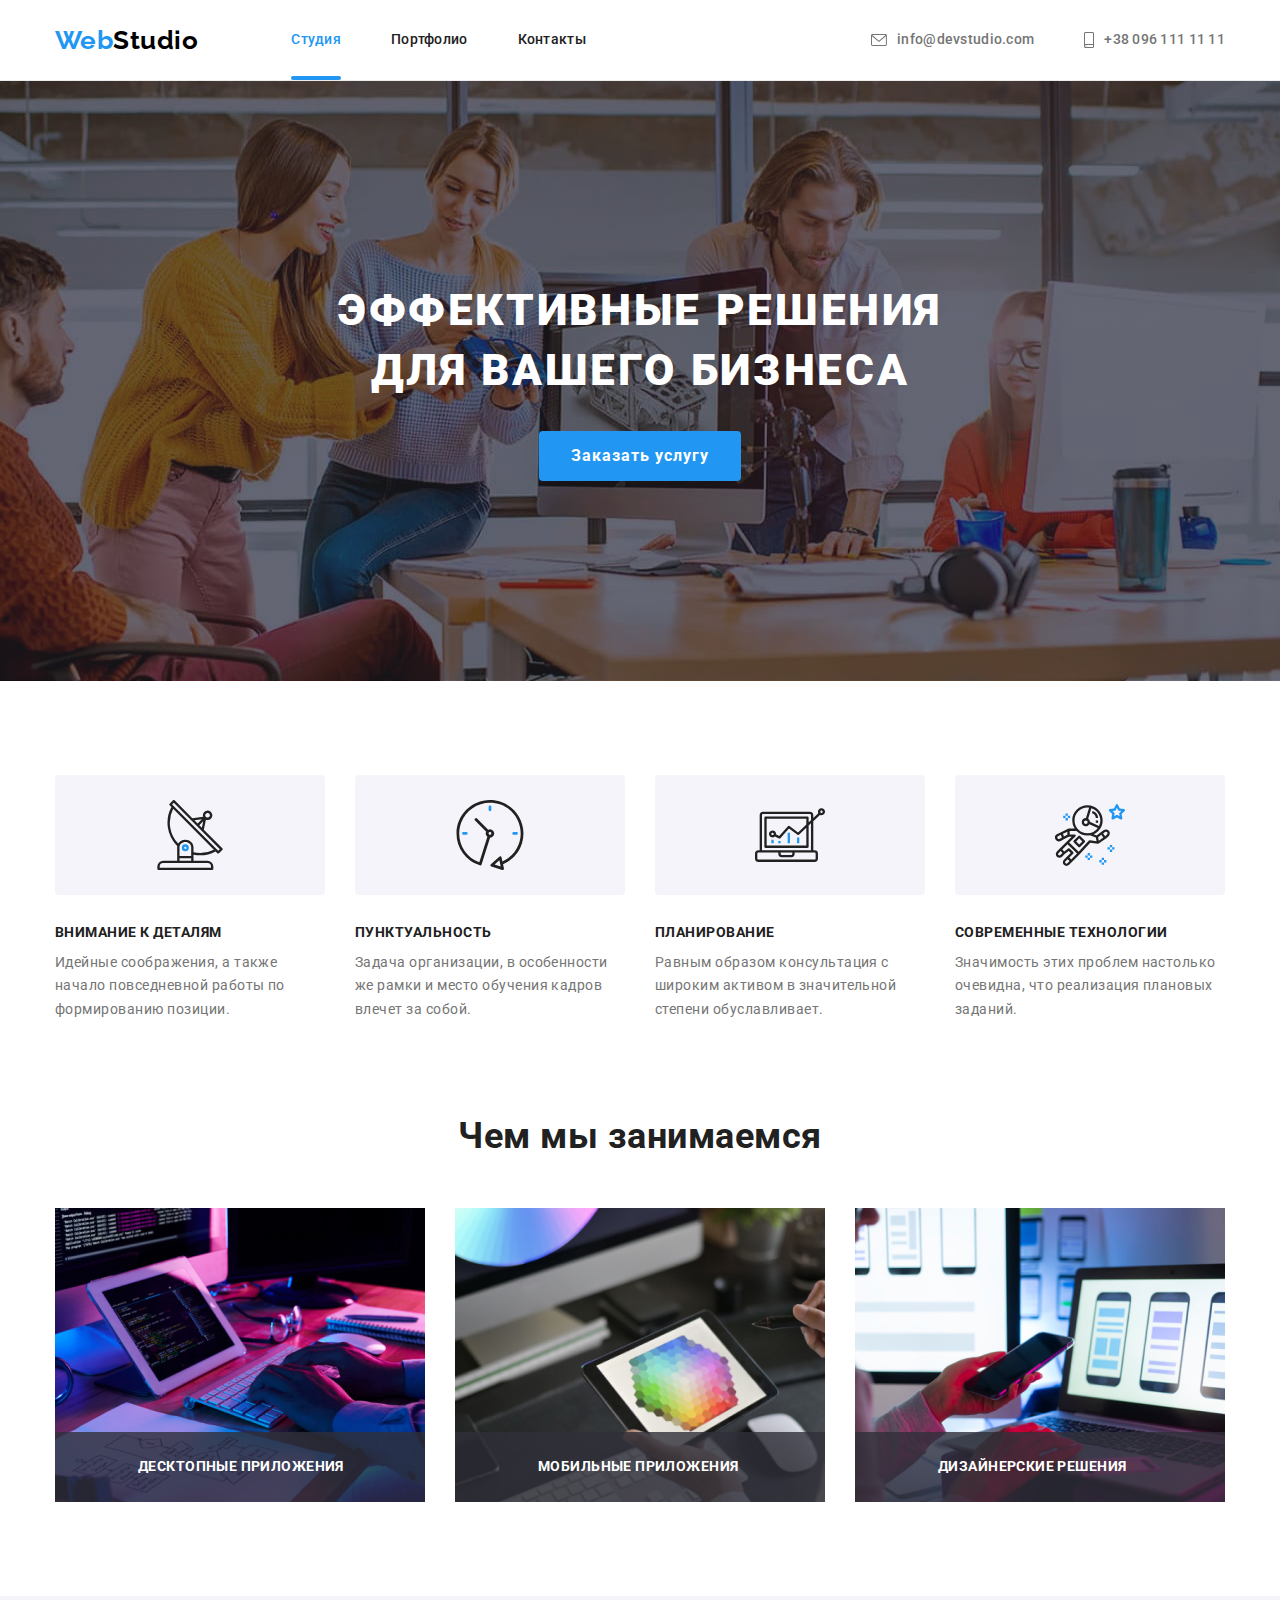
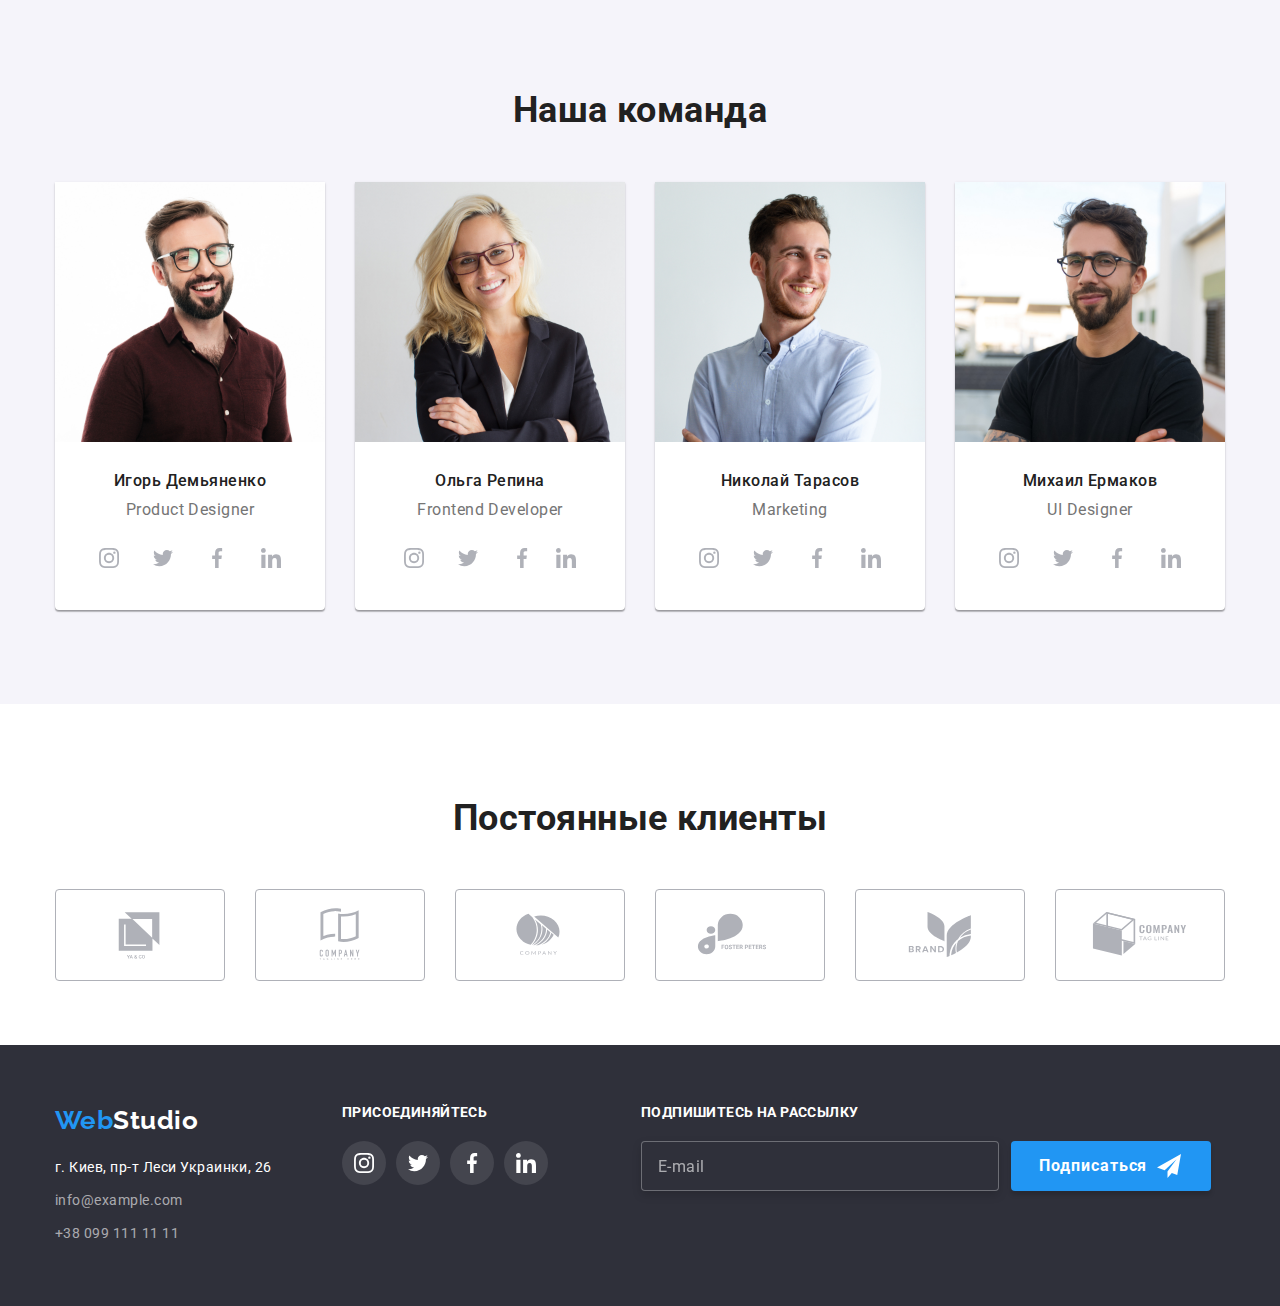
==== commit 28900065: "Робить виправлення ДЗ 8" ====
--- a/index.html
+++ b/index.html
@@ -1,633 +1,622 @@
 <!DOCTYPE html>
-<html lang="ru">            
+<html lang="ru">
+
 <head>
     <meta charset="UTF-8">
     <meta http-equiv="X-UA-Compatible" content="IE=edge">
     <meta name="viewport" content="width=device-width, initial-scale=1.0">
     <title>Document</title>
-    <link href="https://fonts.googleapis.com/css2?family=Raleway:wght@700&family=Roboto:wght@400;500;700;900&display=swap"
+    <link
+        href="https://fonts.googleapis.com/css2?family=Raleway:wght@700&family=Roboto:wght@400;500;700;900&display=swap"
         rel="stylesheet">
-        <link rel="stylesheet" href="https://cdnjs.cloudflare.com/ajax/libs/modern-normalize/1.0.0/modern-normalize.min.css">
-        <link rel="stylesheet" href="./css/main.min.css">
+    <link rel="stylesheet"
+        href="https://cdnjs.cloudflare.com/ajax/libs/modern-normalize/1.0.0/modern-normalize.min.css">
+    <link rel="stylesheet" href="./css/main.min.css">
 </head>
 
 
 <body>
-    
+
     <header class="page-header">
         <div class="header">
             <nav class="navigation">
                 <a href="./index.html" class="logo"> <span class="logo-accent">Web</span>Studio</a>
-    
-              
-<!-- <div class="menu-container js-menu-container" id="mobile-menu"></div> -->
-    <ul class="site-nav list">
-    <li class="header-link"><a href="" class="nav-link link current">Студия</a></li>
-    <li class="header-link"> <a href="./portfolio.html" class="nav-link link">Портфолио</a></li>
-    <li class="header-link"> <a href="" class="nav-link link">Контакты</a></li>
-</ul>
-</nav>
-
-<div class="auth-nav-group">
-    <ul class="auth-nav list">
-        <li class="header-link">
-
-            <a href="mailto:info@example.com" class="auth-nav mail">
-                <svg class="email-icon" width="16" height="12">
-                    <use href="./images/icons.svg#icon-envelope">
-                    </use>
-                </svg>info@devstudio.com</a>
-        </li>
-
-        <li class="tel:header-link"> <a href="" class="auth-nav phone">
-                <svg class="smartphone-icon" width="10" height="16">
-                    <use href="./images/icons.svg#icon-smartphone">
-                    </use>
-                </svg>+38 096 111 11 11</a>
-        </li>
-    </ul>
-</div>
-
-
-<button type="button" class="menu-open-btn" data-menu-open>
-    <svg class="menu-open-btn__icon" width="24" height="16" aria-label="Переключатель мобильного меню" aria-expanded="false"
-        aria-controls="mobile-menu">
-        <use class="icon-menu" href="./images/icons.svg#icon-menu-mob"></use>
-</svg> </button>
-
-
- </div>
-
- <div class="mob-menu is-hidden" data-menu>
-
-    <div class="container">
-
-        <div class="mob-menu-top">
-
-     <button type="button" class="menu-close-btn" data-menu-close>
-        <svg class="menu-close-btn__icon" width="19" height="19" aria-label="Переключатель мобильного меню" aria-expanded="false"
-            aria-controls="mobile-menu">
-                     <use class="icon-close" href="./images/icons.svg#icon-close-mob"></use>
-        </svg>
-     </button>
-
-
-<ul class="mob-menu-list list">
-    <li class="mob-menu-list__item"><a href="" class="mob-menu-list__link link current">Студия</a></li>
-    <li class="mob-menu-list__item"> <a href="./portfolio.html" class="mob-menu-list__link link">Портфолио</a></li>
-    <li class="mob-menu-list__item"> <a href="" class="mob-menu-list__link link">Контакты</a></li>
-</ul>
-
-</div>
-
-<div class="mob-menu-bottom">
-
-<div class="mob-connect mob-menu__connect">
-    <ul class="mob-connect__list list">
-        
-
-        <li class="tel:mob-connect__item"> <a href="" class="mob-connect__tel">
-                +38 096 111 11 11</a>
-        </li>
-   <li class="mob-connect__item">
-
-            <a href="mailto:info@example.com" class="mob-connect__mail">
-               info@devstudio.com</a>
-        </li> 
-    </ul>
-
-    
-
-</div>
-<ul class="mob-menu-social list">
-        <li class="mob-menu-social__item">
-            <a href="" class="mob-menu-social__link link"
-            target="blank" rel="noopener noreferrer">
-               Instagram 
-            </a>
-        </li>
-        <li class="mob-menu-social__item">
-            <a href="" class="mob-menu-social__link link" target="blank" rel="noopener noreferrer">
-                Twitter
-            </a>
-        </li>
-        <li class="mob-menu-social__item">
-            <a href="" class="mob-menu-social__link link" target="blank" rel="noopener noreferrer">
-              Facebook  
-            </a>
-        </li>
-        <li class="mob-menu-social__item">
-            <a href="" class="mob-menu-social__link link" target="blank" rel="noopener noreferrer">
-               LinkedIn 
-            </a>
-        </li>
-    </ul>
-</div>
-</div>
-</div>
+
+
+                <!-- <div class="menu-container js-menu-container" id="mobile-menu"></div> -->
+                <ul class="site-nav list">
+                    <li class="header-link"><a href="" class="nav-link link current">Студия</a></li>
+                    <li class="header-link"> <a href="./portfolio.html" class="nav-link link">Портфолио</a></li>
+                    <li class="header-link"> <a href="" class="nav-link link">Контакты</a></li>
+                </ul>
+            </nav>
+
+            <div class="auth-nav-group">
+                <ul class="auth-nav list">
+                    <li class="header-link header-contacts">
+
+                        <a href="mailto:info@example.com" class="auth-nav mail">
+                            <svg class="email-icon" width="16" height="12">
+                                <use href="./images/icons.svg#icon-envelope">
+                                </use>
+                            </svg>info@devstudio.com</a>
+                    </li>
+
+                    <li class="header-link header-contacts"> <a href="tel:+380961111111" class="auth-nav phone">
+                            <svg class="smartphone-icon" width="10" height="16">
+                                <use href="./images/icons.svg#icon-smartphone">
+                                </use>
+                            </svg>+38 096 111 11 11</a>
+                    </li>
+                </ul>
+            </div>
+
+
+            <button type="button" class="menu-open-btn" data-menu-open>
+                <svg class="menu-open-btn__icon" width="24" height="16" aria-label="Переключатель мобильного меню"
+                    aria-expanded="false" aria-controls="mobile-menu">
+                    <use class="icon-menu" href="./images/icons.svg#icon-menu-mob"></use>
+                </svg> </button>
+
+
+        </div>
+
+        <div class="mob-menu is-hidden" data-menu>
+
+            <div class="container">
+
+                <div class="mob-menu-top">
+
+                    <button type="button" class="menu-close-btn" data-menu-close>
+                        <svg class="menu-close-btn__icon" width="19" height="19"
+                            aria-label="Переключатель мобильного меню" aria-expanded="false"
+                            aria-controls="mobile-menu">
+                            <use class="icon-close" href="./images/icons.svg#icon-close-mob"></use>
+                        </svg>
+                    </button>
+
+
+                    <ul class="mob-menu-list list">
+                        <li class="mob-menu-list__item"><a href="" class="mob-menu-list__link link current">Студия</a>
+                        </li>
+                        <li class="mob-menu-list__item"> <a href="./portfolio.html"
+                                class="mob-menu-list__link link">Портфолио</a></li>
+                        <li class="mob-menu-list__item"> <a href="" class="mob-menu-list__link link">Контакты</a></li>
+                    </ul>
+
+                </div>
+
+                <div class="mob-menu-bottom">
+
+                    <div class="mob-connect mob-menu__connect">
+                        <ul class="mob-connect__list list">
+
+
+                            <li class="tel:mob-connect__item"> <a href="" class="mob-connect__tel">
+                                    +38 096 111 11 11</a>
+                            </li>
+                            <li class="mob-connect__item">
+
+                                <a href="mailto:info@example.com" class="mob-connect__mail">
+                                    info@devstudio.com</a>
+                            </li>
+                        </ul>
+
+
+
+                    </div>
+                    <ul class="mob-menu-social list">
+                        <li class="mob-menu-social__item">
+                            <a href="" class="mob-menu-social__link link" target="blank" rel="noopener noreferrer">
+                                Instagram
+                            </a>
+                        </li>
+                        <li class="mob-menu-social__item">
+                            <a href="" class="mob-menu-social__link link" target="blank" rel="noopener noreferrer">
+                                Twitter
+                            </a>
+                        </li>
+                        <li class="mob-menu-social__item">
+                            <a href="" class="mob-menu-social__link link" target="blank" rel="noopener noreferrer">
+                                Facebook
+                            </a>
+                        </li>
+                        <li class="mob-menu-social__item">
+                            <a href="" class="mob-menu-social__link link" target="blank" rel="noopener noreferrer">
+                                LinkedIn
+                            </a>
+                        </li>
+                    </ul>
+                </div>
+            </div>
+        </div>
 
     </header>
 
-<main>
-
-<!-- HERO -->
-
-
-    <section class="hero">
-        <div class="hero__wrap container">
-        <h1 class="hero__title">Эффективные решения<br>для вашего бизнеса</h1>
-                <button type="button" class="hero__button" data-modal-open>Заказать услугу</button> 
-   
-            </div>  
-    </section>
-        
-
-    <!--Особливості-->
-
-    <section class="section">
-<div class="features section__features container">
-    <h2 class="feature__title--hidden visually-hidden">Преимущества</h2>
-        <ul class="features-description list">
-            <li class="features-description__item">
-                <div class="features-description__thumb">
-                    <svg class="features-description__icon" width="70" height="70">
-                        <use href="./images/icons.svg#icon-antenna"></use>
-                    </svg>
-                </div>
-                <h3 class="features-description__title">Внимание к деталям</h3>
-            <p class="features-description__text">Идейные соображения, а также начало повседневной работы по формированию позиции.</p>
-            </li>
-
-        <li class="features-description__item">
-            <div class="features-description__thumb">
-                <svg class="features-description__icon" width="70" height="70">
-                    <use href="./images/icons.svg#icon-clock"></use>
-                </svg>
-            </div>
-            <h3 class="features-description__title">Пунктуальность</h3>
-            <p class="features-description__text">Задача организации, в особенности же рамки и место обучения кадров влечет за собой.</p>
-        </li>
-
-        <li class="features-description__item">
-            <div class="features-description__thumb">
-                <svg class="features-description__icon" width="70" height="70">
-                    <use href="./images/icons.svg#icon-diagram"></use>
-                </svg>
-            </div>
-            <h3 class="features-description__title">Планирование</h3>
-            <p class="features-description__text">Равным образом консультация с широким активом в значительной степени обуславливает.</p>
-        </li>
-        <li class="features-description__item">
-            <div class="features-description__thumb">
-                <svg class="features-description__icon" width="70" height="70">
-                    <use href="./images/icons.svg#icon-astronaut"></use>
-                </svg>
-            </div>
-            <h3 class="features-description__title">Современные технологии</h3>
-            <p class="features-description__text">Значимость этих проблем настолько очевидна, что реализация плановых заданий.</p>
-        </li>
-        </ul>
-    </div>
-    </section>
-
-    <!--Діяльність-->
-
-
-    <section class="section">
-        <div class="section__activity activity container">
-        <h2 class="activity__title">Чем мы занимаемся</h2>
-        <ul class="activity__list list">
-           <div class="activity__photo-thumb">
-            <li class="activity__photo">
-
-<picture>
-    <source srcset="./images/img.jpg 1x,
+    <main>
+
+        <!-- HERO -->
+
+
+        <section class="hero">
+            <div class="hero__wrap container">
+                <h1 class="hero__title">Эффективные решения<br>для вашего бизнеса</h1>
+                <button type="button" class="hero__button" data-modal-open>Заказать услугу</button>
+
+            </div>
+        </section>
+
+
+        <!--Особливості-->
+
+        <section class="section">
+            <div class="features section__features container">
+                <h2 class="feature__title--hidden visually-hidden">Преимущества</h2>
+                <ul class="features-description list">
+                    <li class="features-description__item">
+                        <div class="features-description__thumb">
+                            <svg class="features-description__icon" width="70" height="70">
+                                <use href="./images/icons.svg#icon-antenna"></use>
+                            </svg>
+                        </div>
+                        <h3 class="features-description__title">Внимание к деталям</h3>
+                        <p class="features-description__text">Идейные соображения, а также начало повседневной работы по
+                            формированию позиции.</p>
+                    </li>
+
+                    <li class="features-description__item">
+                        <div class="features-description__thumb">
+                            <svg class="features-description__icon" width="70" height="70">
+                                <use href="./images/icons.svg#icon-clock"></use>
+                            </svg>
+                        </div>
+                        <h3 class="features-description__title">Пунктуальность</h3>
+                        <p class="features-description__text">Задача организации, в особенности же рамки и место
+                            обучения кадров влечет за собой.</p>
+                    </li>
+
+                    <li class="features-description__item">
+                        <div class="features-description__thumb">
+                            <svg class="features-description__icon" width="70" height="70">
+                                <use href="./images/icons.svg#icon-diagram"></use>
+                            </svg>
+                        </div>
+                        <h3 class="features-description__title">Планирование</h3>
+                        <p class="features-description__text">Равным образом консультация с широким активом в
+                            значительной степени обуславливает.</p>
+                    </li>
+                    <li class="features-description__item">
+                        <div class="features-description__thumb">
+                            <svg class="features-description__icon" width="70" height="70">
+                                <use href="./images/icons.svg#icon-astronaut"></use>
+                            </svg>
+                        </div>
+                        <h3 class="features-description__title">Современные технологии</h3>
+                        <p class="features-description__text">Значимость этих проблем настолько очевидна, что реализация
+                            плановых заданий.</p>
+                    </li>
+                </ul>
+            </div>
+        </section>
+
+        <!--Діяльність-->
+
+
+        <section class="section">
+            <div class="section__activity activity container">
+                <h2 class="activity__title">Чем мы занимаемся</h2>
+                <ul class="activity__list list">
+                    <div class="activity__photo-thumb">
+                        <li class="activity__photo">
+
+                            <picture>
+                                <source srcset="./images/img.jpg 1x,
                 ./images/img-desk-2x.jpg 2x" media="(min-width: 1200px)">
 
-        <img class="team-card__photo no-gap" 
-        src="./images/img.jpg" alt="Фото планшета с клавиатурой">
-</picture>
-
-                   <p class="activity__description">Десктопные приложения</p>
-            </div>
-            <div class="activity__photo-thumb">
-            <li class="activity__photo">
-                <picture>
-                    <source srcset="./images/planshet.jpg 1x,
+                                <img class="team-card__photo no-gap" src="./images/img.jpg"
+                                    alt="Фото планшета с клавиатурой">
+                            </picture>
+
+                            <p class="activity__description">Десктопные приложения</p>
+                    </div>
+                    <div class="activity__photo-thumb">
+                        <li class="activity__photo">
+                            <picture>
+                                <source srcset="./images/planshet.jpg 1x,
                                 ./images/planshet-desk-2x.jpg 2x" media="(min-width: 1200px)">
-                
-                    <img class="team-card__photo no-gap" 
-                    src="./images/planshet.jpg" alt="Фото планшета">
-                </picture>
-            <p class="activity__description">Мобильные приложения</p>
-            </div>
-            <div class="activity__photo-thumb">
-            <li class="activity-photo">
-<picture>
-    <source srcset="./images/nout.jpg 1x,
+
+                                <img class="team-card__photo no-gap" src="./images/planshet.jpg" alt="Фото планшета">
+                            </picture>
+                            <p class="activity__description">Мобильные приложения</p>
+                    </div>
+                    <div class="activity__photo-thumb">
+                        <li class="activity-photo">
+                            <picture>
+                                <source srcset="./images/nout.jpg 1x,
                     ./images/nout-desk-2x.jpg 2x" media="(min-width: 1200px)">
 
-    <img class="team-card__photo no-gap" src="./images/nout.jpg" alt="Фото ноутбука">
-</picture>
-        <p class="activity__description">Дизайнерские решения</p>
-            </div>
-    </ul>
-    </div>
-    </section>
-
-    <!--Команда-->
-
-    <section class="section team-bg">
-        <div class="team container">
-        <h2 class="team__title">Наша команда</h2>
-        
-         <ul class="team__list team-card list">
-           
-            <li class="team-card__list">
-                <div>
-
-<picture>
-    <source srcset="./images/igor.jpg 1x,
-                ./images/igor-desk-2x.jpg 2x"
-                media="(min-width: 1200px)"
-                >
-
-    <source srcset="./images/igor-tab-1x.jpg 1x,
-                ./images/igor-tab-2x.jpg 2x"
-                media="(min-width: 768px)" 
-                >
-    <source srcset="./images/igor-mob-1x.jpg 1x,
-                ./images/igor-mob-2x.jpg 2x"
-                 media="(min-width: 480px)" 
-                 >
-
-                <img class="team-card__photo no-gap" 
-                src="./images/igor.jpg" 
-                alt="Фото Игоря" 
-                >
-</picture>
-
-                             <div class="team-card__content">
-                   <h3 class="team-card__name">Игорь Демьяненко</h3>
-                <p class="team-card__possition"> <span lang="en">Product Designer</span> </p>
-                <ul class="team-social list">
-                    <li class="team-social__item">
-                        <a href="" class="team-social__link">
-                            <svg class="team-social__icon" width="20" height="20">
+                                <img class="team-card__photo no-gap" src="./images/nout.jpg" alt="Фото ноутбука">
+                            </picture>
+                            <p class="activity__description">Дизайнерские решения</p>
+                    </div>
+                </ul>
+            </div>
+        </section>
+
+        <!--Команда-->
+
+        <section class="section team-bg">
+            <div class="team container">
+                <h2 class="team__title">Наша команда</h2>
+
+                <ul class="team__list team-card list">
+
+                    <li class="team-card__list">
+                        <div>
+
+                            <picture>
+                                <source srcset="./images/igor.jpg 1x,
+                ./images/igor-desk-2x.jpg 2x" media="(min-width: 1200px)">
+
+                                <source srcset="./images/igor-tab-1x.jpg 1x,
+                ./images/igor-tab-2x.jpg 2x" media="(min-width: 768px)">
+                                <source srcset="./images/igor-mob-1x.jpg 1x,
+                ./images/igor-mob-2x.jpg 2x" media="(min-width: 480px)">
+
+                                <img class="team-card__photo no-gap" src="./images/igor.jpg" alt="Фото Игоря">
+                            </picture>
+
+                            <div class="team-card__content">
+                                <h3 class="team-card__name">Игорь Демьяненко</h3>
+                                <p class="team-card__possition"> <span lang="en">Product Designer</span> </p>
+                                <ul class="team-social list">
+                                    <li class="team-social__item">
+                                        <a href="" class="team-social__link">
+                                            <svg class="team-social__icon" width="20" height="20">
+                                                <use href="./images/icons.svg#icon-instagram">
+                                                </use>
+                                            </svg>
+                                        </a>
+                                    </li>
+                                    <li class="team-social__item">
+                                        <a href="" class="team-social__link">
+                                            <svg class="team-social__icon" width="20" height="20">
+                                                <use href="./images/icons.svg#icon-twitter">
+                                                </use>
+                                            </svg>
+                                        </a>
+                                    </li>
+                                    <li class="team-social__item">
+                                        <a href="" class="team-social__link">
+                                            <svg class="team-social__icon" width="20" height="20">
+                                                <use href="./images/icons.svg#icon-facebook">
+                                                </use>
+                                            </svg>
+                                        </a>
+                                    </li>
+                                    <li class="team-social__item">
+                                        <a href="" class="team-social__link">
+                                            <svg class="team-social__icon" width="20" height="20">
+                                                <use href="./images/icons.svg#icon-linkedin">
+                                                </use>
+                                            </svg>
+                                        </a>
+                                    </li>
+                                </ul>
+                            </div>
+                        </div>
+                    </li>
+                    <li class="team-card__list">
+                        <div>
+                            <picture>
+                                <source srcset="./images/olga.jpg 1x,
+                ./images/olga-desk-2x.jpg 2x" media="(min-width: 1200px)">
+
+                                <source srcset="./images/olga-tab-1x.jpg 1x,
+                ./images/olga-tab-2x.jpg 2x" media="(min-width: 768px)">
+                                <source srcset="./images/olga-mob-1x.jpg 1x,
+                ./images/olga-mob-2x.jpg 2x" media="(min-width: 480px)">
+
+                                <img class="team-card__photo no-gap" src="./images/olga.jpg" alt="Фото Ольги">
+                            </picture>
+
+                            <div class="team-card__content">
+                                <h3 class="team-card__name">Ольга Репина</h3>
+                                <p class="team-card__possition"> <span lang="en">Frontend Developer</span> </p>
+                                <ul class="team-social list">
+                                    <li class="team-social__item">
+                                        <a href="" class="team-social__link">
+                                            <svg class="team-social__icon" width="20" height="20">
+                                                <use href="./images/icons.svg#icon-instagram">
+                                                </use>
+                                            </svg>
+                                        </a>
+                                    </li>
+                                    <li class="team-social__item">
+                                        <a href="" class="team-social__link">
+                                            <svg class="team-social__icon" width="20" height="20">
+                                                <use href="./images/icons.svg#icon-twitter">
+                                                </use>
+                                            </svg>
+                                        </a>
+                                    </li>
+                                    <li class="team-social__item">
+                                        <a href="" class="team-social__link">
+                                            <svg class="team-social__icon" width="20" height="20">
+                                                <use href="./images/icons.svg#icon-facebook">
+                                                </use>
+                                            </svg>
+                                        </a>
+                                    </li>
+                                    <li class="teamteam-social__item">
+                                        <a href="" class="team-social__link">
+                                            <svg class="team-social__icon" width="20" height="20">
+                                                <use href="./images/icons.svg#icon-linkedin">
+                                                </use>
+                                            </svg>
+                                        </a>
+                                    </li>
+                                </ul>
+                            </div>
+                        </div>
+                    </li>
+                    <li class="team-card__list">
+                        <div>
+
+                            <picture>
+                                <source srcset="./images/nicolay.jpg 1x,
+                ./images/nicolay-desk-2x.jpg 2x" media="(min-width: 1200px)">
+
+                                <source srcset="./images/nicolay-tab-1x.jpg 1x,
+                ./images/nicolay-tab-2x.jpg 2x" media="(min-width: 768px)">
+                                <source srcset="./images/nicolay-mob-1x.jpg 1x,
+                ./images/nicolay-mob-2x.jpg 2x" media="(min-width: 480px)">
+
+                                <img class="team-card__photo no-gap" src="./images/nicolay.jpg" alt="Фото Николая">
+                            </picture>
+
+                            <div class="team-card__content">
+                                <h3 class="team-card__name">Николай Тарасов</h3>
+                                <p class="team-card__possition"> <span lang="en">Marketing</span> </p>
+                                <ul class="team-social list">
+                                    <li class="team-social__item">
+                                        <a href="" class="team-social__link">
+                                            <svg class="team-social__icon" width="20" height="20">
+                                                <use href="./images/icons.svg#icon-instagram">
+                                                </use>
+                                            </svg>
+                                        </a>
+                                    </li>
+                                    <li class="team-social__item">
+                                        <a href="" class="team-social__link">
+                                            <svg class="team-social__icon" width="20" height="20">
+                                                <use href="./images/icons.svg#icon-twitter">
+                                                </use>
+                                            </svg>
+                                        </a>
+                                    </li>
+                                    <li class="team-social__item">
+                                        <a href="" class="team-social__link">
+                                            <svg class="team-social__icon" width="20" height="20">
+                                                <use href="./images/icons.svg#icon-facebook">
+                                                </use>
+                                            </svg>
+                                        </a>
+                                    </li>
+                                    <li class="team-social__item">
+                                        <a href="" class="team-social__link">
+                                            <svg class="team-social__icon" width="20" height="20">
+                                                <use href="./images/icons.svg#icon-linkedin">
+                                                </use>
+                                            </svg>
+                                        </a>
+                                    </li>
+                                </ul>
+                            </div>
+                        </div>
+                    </li>
+                    <li class="team-card__list">
+                        <div>
+                            <picture>
+                                <source srcset="./images/mihail.jpg 1x,
+                ./images/mihail-desk-2x.jpg 2x" media="(min-width: 1200px)">
+
+                                <source srcset="./images/mihail-tab-1x.jpg 1x,
+                ./images/mihail-tab-2x.jpg 2x" media="(min-width: 768px)">
+                                <source srcset="./images/mihail-mob-1x.jpg 1x,
+                ./images/mihail-mob-2x.jpg 2x" media="(min-width: 480px)">
+
+                                <img class="team-card__photo no-gap" src="./images/mihail.jpg" alt="Фото Михаила">
+                            </picture>
+                            <div class="team-card__content">
+                                <h3 class="team-card__name">Михаил Ермаков</h3>
+                                <p class="team-card__possition"> <span lang="en">UI Designer</span> </p>
+                                <ul class="team-social list">
+                                    <li class="team-social__item">
+                                        <a href="" class="team-social__link">
+                                            <svg class="team-social__icon" width="20" height="20">
+                                                <use href="./images/icons.svg#icon-instagram">
+                                                </use>
+                                            </svg>
+                                        </a>
+                                    </li>
+                                    <li class="team-social__item">
+                                        <a href="" class="team-social__link">
+                                            <svg class="team-social__icon" width="20" height="20">
+                                                <use href="./images/icons.svg#icon-twitter">
+                                                </use>
+                                            </svg>
+                                        </a>
+                                    </li>
+                                    <li class="team-social__item">
+                                        <a href="" class="team-social__link">
+                                            <svg class="team-social__icon" width="20" height="20">
+                                                <use href="./images/icons.svg#icon-facebook">
+                                                </use>
+                                            </svg>
+                                        </a>
+                                    </li>
+                                    <li class="team-social__item">
+                                        <a href="" class="team-social__link">
+                                            <svg class="team-social__icon" width="20" height="20">
+                                                <use href="./images/icons.svg#icon-linkedin">
+                                                </use>
+                                            </svg>
+                                        </a>
+                                    </li>
+                                </ul>
+                            </div>
+                        </div>
+                    </li>
+
+                </ul>
+            </div>
+
+        </section>
+
+        <!--Клієнти-->
+
+        <section class="section clients">
+            <div class="clients-box container">
+                <h2 class="clients-box__title">Постоянные клиенты</h2>
+                <ul class="clients-box__list clients-list list">
+                    <li class="clients-list__item">
+                        <div class="clients-list__thumb">
+                            <a href="" class="clients-list__link">
+                                <svg class="clients-list__logo" width="106" height="60">
+                                    <use href="./images/icons.svg#icon-Logo1"></use>
+                                </svg>
+                            </a>
+                        </div>
+                    </li>
+                    <li class="clients-list__item">
+                        <div class="clients-list__thumb">
+                            <a href="" class="clients-list__link">
+                                <svg class="clients-list__logo" width="106" height="60">
+                                    <use href="./images/icons.svg#icon-Logo2"></use>
+                                </svg>
+                            </a>
+                        </div>
+                    </li>
+                    <li class="clients-list__item">
+                        <div class="clients-list__thumb">
+                            <a href="" class="clients-list__link">
+                                <svg class="clients-list__logo" width="106" height="60">
+                                    <use href="./images/icons.svg#icon-Logo3"></use>
+                                </svg>
+                            </a>
+                        </div>
+                    </li>
+                    <li class="clients-list__item">
+                        <div class="clients-list__thumb">
+                            <a href="" class="clients-list__link">
+                                <svg class="clients-list__logo" width="106" height="60">
+                                    <use href="./images/icons.svg#icon-Logo4"></use>
+                                </svg>
+                            </a>
+                        </div>
+                    </li>
+                    <li class="clients-list__item">
+                        <div class="clients-list__thumb">
+                            <a href="" class="clients-list__link">
+                                <svg class="clients-list__logo" width="106" height="60">
+                                    <use href="./images/icons.svg#icon-Logo5"></use>
+                                </svg>
+                            </a>
+                        </div>
+                    </li>
+                    <li class="clients-list__item">
+                        <div class="clients-list__thumb">
+                            <a href="" class="clients-list__link">
+                                <svg class="clients-list__logo" width="106" height="60">
+                                    <use href="./images/icons.svg#icon-Logo6"></use>
+                                </svg>
+                            </a>
+                        </div>
+                    </li>
+                </ul>
+            </div>
+        </section>
+    </main>
+
+    <!--Футер-->
+
+    <footer class="footer">
+        <div class="footer__wrap--general container">
+
+            <div class="footer-contacts">
+                <a href=".index.html" class="footer-contacts__logo-footer"> <span
+                        class="logo-accent">Web</span>Studio</a>
+                <address class="address-city">
+                    <a href="https://goo.gl/maps/Y9RydLLw3SXS2AKa6" class="address-city__address">г. Киев, пр-т Леси
+                        Украинки, 26</a>
+
+                </address>
+                <address class="address-text">
+                    <a href="mailto:info@example.com"
+                        class="address-text__contacts-main contacts-email">info@example.com</a> <br>
+                    <a href="tel:+380991111111" class="address-text__contacts-main contacts-phone">+38 099 111 11 11</a>
+                </address>
+            </div>
+
+            <div class="footer__social footer-social-box ">
+                <h3 class="footer-title">присоединяйтесь</h3>
+
+                <ul class="footer-social-list list">
+                    <li class="footer-social-list__item">
+                        <a href="" class="footer-social-list__link">
+                            <svg class="footer-social-list__icon" width="20" height="20">
                                 <use href="./images/icons.svg#icon-instagram">
                                 </use>
                             </svg>
                         </a>
                     </li>
-                    <li class="team-social__item">
-                        <a href="" class="team-social__link">
-                            <svg class="team-social__icon" width="20" height="20">
+                    <li class="footer-social-list__item">
+                        <a href="" class="footer-social-list__link">
+                            <svg class="footer-social-list__icon" width="20" height="20">
                                 <use href="./images/icons.svg#icon-twitter">
                                 </use>
                             </svg>
                         </a>
                     </li>
-                    <li class="team-social__item">
-                        <a href="" class="team-social__link">
-                            <svg class="team-social__icon" width="20" height="20">
+                    <li class="footer-social-list__item">
+                        <a href="" class="footer-social-list__link">
+                            <svg class="footer-social-list__icon" width="20" height="20">
                                 <use href="./images/icons.svg#icon-facebook">
                                 </use>
                             </svg>
                         </a>
                     </li>
-                    <li class="team-social__item">
-                        <a href="" class="team-social__link">
-                            <svg class="team-social__icon" width="20" height="20">
+                    <li class="footer-social-list__item">
+                        <a href="" class="footer-social-list__link">
+                            <svg class="footer-social-list__icon" width="20" height="20">
                                 <use href="./images/icons.svg#icon-linkedin">
                                 </use>
                             </svg>
                         </a>
                     </li>
                 </ul>
-            </div>
-         </div>
-        </li>
-            <li class="team-card__list">
-               <div>
-<picture>
-    <source srcset="./images/olga.jpg 1x,
-                ./images/olga-desk-2x.jpg 2x"
-                 media="(min-width: 1200px)">
-
-    <source srcset="./images/olga-tab-1x.jpg 1x,
-                ./images/olga-tab-2x.jpg 2x" 
-                media="(min-width: 768px)">
-    <source srcset="./images/olga-mob-1x.jpg 1x,
-                ./images/olga-mob-2x.jpg 2x" 
-                media="(min-width: 480px)">
-
-    <img class="team-card__photo no-gap" 
-    src="./images/olga.jpg" 
-    alt="Фото Ольги">
-</picture>
-
-                              <div class="team-card__content">
-                    <h3 class="team-card__name">Ольга Репина</h3>
-                <p class="team-card__possition"> <span lang="en">Frontend Developer</span> </p>
-            <ul class="team-social list">
-                <li class="team-social__item">
-                    <a href="" class="team-social__link">
-                        <svg class="team-social__icon" width="20" height="20">
-                            <use href="./images/icons.svg#icon-instagram">
+
+            </div>
+            <div class="footer__subscribe-box">
+                <h3 class="footer-title">подпишитесь на рассылку</h3>
+                <div class="subscribe-wrap">
+
+                    <input type="email" class="subscribe-wrap__mail-input" placeholder="E-mail">
+
+                    <button type="button" class="btn-footer">Подписаться
+                        <svg class="btn-footer__icon" width="24" height="24">
+                            <use href="./images/icons.svg#icon-icon_send">
                             </use>
                         </svg>
-                    </a>
-                </li>
-                <li class="team-social__item">
-                    <a href="" class="team-social__link">
-                        <svg class="team-social__icon" width="20" height="20">
-                            <use href="./images/icons.svg#icon-twitter">
-                            </use>
-                        </svg>
-                    </a>
-                </li>
-                <li class="team-social__item">
-                    <a href="" class="team-social__link">
-                        <svg class="team-social__icon" width="20" height="20">
-                            <use href="./images/icons.svg#icon-facebook">
-                            </use>
-                        </svg>
-                    </a>
-                </li>
-                <li class="teamteam-social__item">
-                    <a href="" class="team-social__link">
-                        <svg class="team-social__icon" width="20" height="20">
-                            <use href="./images/icons.svg#icon-linkedin">
-                            </use>
-                        </svg>
-                    </a>
-                </li>
-            </ul>
+                    </button>
+
+                </div>
             </div>
         </div>
-        </li>
-            <li class="team-card__list">
-                <div>
-
-<picture>
-    <source srcset="./images/nicolay.jpg 1x,
-                ./images/nicolay-desk-2x.jpg 2x" 
-                media="(min-width: 1200px)">
-
-    <source srcset="./images/nicolay-tab-1x.jpg 1x,
-                ./images/nicolay-tab-2x.jpg 2x" 
-                media="(min-width: 768px)">
-    <source srcset="./images/nicolay-mob-1x.jpg 1x,
-                ./images/nicolay-mob-2x.jpg 2x" 
-                media="(min-width: 480px)">
-
-    <img class="team-card__photo no-gap" 
-    src="./images/nicolay.jpg" 
-    alt="Фото Николая">
-</picture>
-
-                                <div class="team-card__content">
-                    <h3 class="team-card__name">Николай Тарасов</h3>
-                <p class="team-card__possition"> <span lang="en">Marketing</span> </p>
-            <ul class="team-social list">
-                <li class="team-social__item">
-                    <a href="" class="team-social__link">
-                        <svg class="team-social__icon" width="20" height="20">
-                            <use href="./images/icons.svg#icon-instagram">
-                            </use>
-                        </svg>
-                    </a>
-                </li>
-                <li class="team-social__item">
-                    <a href="" class="team-social__link">
-                        <svg class="team-social__icon" width="20" height="20">
-                            <use href="./images/icons.svg#icon-twitter">
-                            </use>
-                        </svg>
-                    </a>
-                </li>
-                <li class="team-social__item">
-                    <a href="" class="team-social__link">
-                        <svg class="team-social__icon" width="20" height="20">
-                            <use href="./images/icons.svg#icon-facebook">
-                            </use>
-                        </svg>
-                    </a>
-                </li>
-                <li class="team-social__item">
-                    <a href="" class="team-social__link">
-                        <svg class="team-social__icon" width="20" height="20">
-                            <use href="./images/icons.svg#icon-linkedin">
-                            </use>
-                        </svg>
-                    </a>
-                </li>
-            </ul>
-            </div>
-        </div>
-        </li>
-            <li class="team-card__list">
-                <div>
-<picture>
-    <source srcset="./images/mihail.jpg 1x,
-                ./images/mihail-desk-2x.jpg 2x" 
-                media="(min-width: 1200px)">
-
-    <source srcset="./images/mihail-tab-1x.jpg 1x,
-                ./images/mihail-tab-2x.jpg 2x"
-                 media="(min-width: 768px)">
-    <source srcset="./images/mihail-mob-1x.jpg 1x,
-                ./images/mihail-mob-2x.jpg 2x" 
-                media="(min-width: 480px)">
-
-    <img class="team-card__photo no-gap" 
-    src="./images/mihail.jpg" 
-    alt="Фото Михаила">
-</picture>
-                                <div class="team-card__content">
-                    <h3 class="team-card__name">Михаил Ермаков</h3>
-                <p class="team-card__possition"> <span lang="en">UI Designer</span> </p>
-            <ul class="team-social list">
-                <li class="team-social__item">
-                    <a href="" class="team-social__link">
-                        <svg class="team-social__icon" width="20" height="20">
-                            <use href="./images/icons.svg#icon-instagram">
-                            </use>
-                        </svg>
-                    </a>
-                </li>
-                <li class="team-social__item">
-                    <a href="" class="team-social__link">
-                        <svg class="team-social__icon" width="20" height="20">
-                            <use href="./images/icons.svg#icon-twitter">
-                            </use>
-                        </svg>
-                    </a>
-                </li>
-                <li class="team-social__item">
-                    <a href="" class="team-social__link">
-                        <svg class="team-social__icon" width="20" height="20">
-                            <use href="./images/icons.svg#icon-facebook">
-                            </use>
-                        </svg>
-                    </a>
-                </li>
-                <li class="team-social__item">
-                    <a href="" class="team-social__link">
-                        <svg class="team-social__icon" width="20" height="20">
-                            <use href="./images/icons.svg#icon-linkedin">
-                            </use>
-                        </svg>
-                    </a>
-                </li>
-            </ul>
-            </div>
-        </div>
-        </li>
-       
-        </ul>
-     </div>
-   
-    </section>
-    
-    <!--Клієнти-->
-
-    <section class="section clients">
-        <div class="clients-box container">
-            <h2 class="clients-box__title">Постоянные клиенты</h2>
-            <ul class="clients-box__list clients-list list">
-                <li class="clients-list__item">
-                    <div class="clients-list__thumb">
-                        <a href="" class="clients-list__link">
-                         <svg class="clients-list__logo" width="106" height="60">
-                        <use href="./images/icons.svg#icon-Logo1"></use>
-                    </svg>
-                    </a>
-                </div>
-                </li>
-                <li class="clients-list__item">
-                    <div class="clients-list__thumb">
-                       <a href="" class="clients-list__link">
-                        <svg class="clients-list__logo" width="106" height="60">
-                        <use href="./images/icons.svg#icon-Logo2"></use>
-                    </svg>
-                    </a>
-                </div>
-                </li>
-                <li class="clients-list__item">
-                    <div class="clients-list__thumb">
-                        <a href="" class="clients-list__link">
-                        <svg class="clients-list__logo" width="106" height="60">
-                        <use href="./images/icons.svg#icon-Logo3"></use>
-                    </svg>
-                    </a>
-                 </div>
-                </li>
-                <li class="clients-list__item">
-                    <div class="clients-list__thumb">
-                        <a href="" class="clients-list__link"> 
-                        <svg class="clients-list__logo" width="106" height="60">
-                        <use href="./images/icons.svg#icon-Logo4"></use>
-                        </svg>
-                    </a>
-                </div>
-                </li>
-                <li class="clients-list__item">
-                    <div class="clients-list__thumb">
-                         <a href="" class="clients-list__link">
-                        <svg class="clients-list__logo" width="106" height="60">
-                        <use href="./images/icons.svg#icon-Logo5"></use>
-                    </svg>
-                    </a>
-                </div>
-                </li>
-                <li class="clients-list__item">
-                    <div class="clients-list__thumb">
-                        <a href="" class="clients-list__link">
-                        <svg class="clients-list__logo" width="106" height="60">
-                        <use href="./images/icons.svg#icon-Logo6"></use>
-                    </svg>
-                    </a>
-                </div>
-                </li>
-            </ul>  
-        </div>
-    </section>
-</main>
-
-    <!--Футер-->
-    
-    <footer class="footer">
-        <div class="footer__wrap--general container">
-
-        <div class="footer-contacts">
-            <a href=".index.html" class="footer-contacts__logo-footer"> <span class="logo-accent">Web</span>Studio</a>
-        <address class="address-city">
-            <a href="https://goo.gl/maps/Y9RydLLw3SXS2AKa6" class="address-city__address">г. Киев, пр-т Леси Украинки, 26</a>
-    
-        </address>
-        <address class="address-text">
-            <a href="mailto:info@example.com" class="address-text__contacts-main contacts-email">info@example.com</a> <br>
-            <a href="tel:+380991111111" class="address-text__contacts-main contacts-phone">+38 099 111 11 11</a>
-        </address>
-        </div>
-
-        <div class="footer__social footer-social-box ">
-            <h3 class="footer-title">присоединяйтесь</h3>
-            
-            <ul class="footer-social-list list">
-                <li class="footer-social-list__item">
-                     <a href="" class="footer-social-list__link">
-                        <svg class="footer-social-list__icon" width="20" height="20">
-                            <use href="./images/icons.svg#icon-instagram">
-                            </use>
-                        </svg>
-                    </a>
-                </li>
-                <li class="footer-social-list__item">
-                     <a href="" class="footer-social-list__link">
-                        <svg class="footer-social-list__icon" width="20" height="20">
-                            <use href="./images/icons.svg#icon-twitter">
-                            </use>
-                        </svg>
-                    </a>
-                </li>
-                <li class="footer-social-list__item">
-                     <a href="" class="footer-social-list__link">
-                        <svg class="footer-social-list__icon" width="20" height="20">
-                            <use href="./images/icons.svg#icon-facebook">
-                            </use>
-                        </svg>
-                    </a>
-                </li>
-                <li class="footer-social-list__item">
-                     <a href="" class="footer-social-list__link">
-                        <svg class="footer-social-list__icon" width="20" height="20">
-                            <use href="./images/icons.svg#icon-linkedin">
-                            </use>
-                        </svg>
-                    </a>
-                </li>
-            </ul>
-      
-    </div>
-    <div class="footer__subscribe-box">
-        <h3 class="footer-title">подпишитесь на рассылку</h3>
-        <div class="subscribe-wrap">
-        
-            <input type="email" class="subscribe-wrap__mail-input" placeholder="E-mail" >
-          
-            <button type="button" class="btn-footer" >Подписаться
-            <svg class="btn-footer__icon" width="24" height="24">
-                <use href="./images/icons.svg#icon-icon_send">
-                </use>
-            </svg>  
-            </button>
-            
-        </div>
-    </div>
-    </div>
     </footer>
+
+    <!-- FORM -->
 
     <div class="backdrop is-hidden" data-modal>
         <div class="modal">
@@ -637,72 +626,73 @@
                     </use>
                 </svg>
             </button>
-        <form class="form" action="#">
-            <b class="modal__title">Оставьте свои данные, мы вам перезвоним</b>
-            <!-- <p class="text-modal title">Оставьте свои данные, мы вам перезвоним</p> -->
-            <div class="form__group form-wrap">
-                <label for="user-name">Имя</label>
-                <span class="form-group-span">
-                    <input class="form-input" type="text" name="user-name" id="user-name">
-                    <svg class="icon-man icon-modal" width="16" height="12">
-                        <use href="./images/icons.svg#icon-man">
-                        </use>
-                    </svg>
-                </span>
-            </div>
-
-            <div class="form__group">
-            
-                <label for="phone">Телефон</label>
-                <span class="form-group-span">
-                    <input class="form-input" type="tel" name="phone" id="phone">
-                    <svg class="icon-phone icon-modal" width="16" height="12">
-                        <use href="./images/icons.svg#icon-phone">
-                        </use>
-                    </svg>
-                </span>
-            </div>
-
-            <div class="form__group">
-            
-                <label for="mail">Почта</label>
-                <span class="form-group-span">
-                    <input class="form-input" type="email" name="mail" id="mail">
-                    <svg class="icon-mail icon-modal" width="16" height="12">
-                        <use href="./images/icons.svg#icon-mail">
-                        </use>
-                    </svg>
-                </span>
-            </div>
-
-            <div class="form__group">
-            <label for="comments">Комментарий</label>
-            <textarea class="textarea" name="comments" id="comments" placeholder="Введите текст"></textarea>
-            </div>
-
-            <div class="form-agreement"> 
-            <input type="checkbox" name="agree" id="agree" class="agree-check visually-hidden">
-            <label for="agree" class="agree-text" >
-                 <span>
-                     <svg class="agree-icon" width="16" height="15">
-                <use href="./images/icons.svg#icon-check">
-                </use>
-            </svg>
-        </span>
-         Соглашаюсь с рассылкой и принимаю&nbsp;
-            <a href="" class="agree-link link">Условия договора</a>
-        </label>
-             </div>
-            <button class="modal-btn-submit" type="submit">Отправить</button>
-           
-    </form>
+            <form class="form" action="#">
+                <b class="modal__title">Оставьте свои данные, мы вам перезвоним</b>
+                <!-- <p class="text-modal title">Оставьте свои данные, мы вам перезвоним</p> -->
+                <div class="form__group form-wrap">
+                    <label for="user-name">Имя</label>
+                    <span class="form-group-span">
+                        <input class="form-input" type="text" name="user-name" id="user-name">
+                        <svg class="icon-man icon-modal" width="16" height="12">
+                            <use href="./images/icons.svg#icon-man">
+                            </use>
+                        </svg>
+                    </span>
+                </div>
+
+                <div class="form__group">
+
+                    <label for="phone">Телефон</label>
+                    <span class="form-group-span">
+                        <input class="form-input" type="tel" name="phone" id="phone">
+                        <svg class="icon-phone icon-modal" width="16" height="12">
+                            <use href="./images/icons.svg#icon-phone">
+                            </use>
+                        </svg>
+                    </span>
+                </div>
+
+                <div class="form__group">
+
+                    <label for="mail">Почта</label>
+                    <span class="form-group-span">
+                        <input class="form-input" type="email" name="mail" id="mail">
+                        <svg class="icon-mail icon-modal" width="16" height="12">
+                            <use href="./images/icons.svg#icon-mail">
+                            </use>
+                        </svg>
+                    </span>
+                </div>
+
+                <div class="form__group">
+                    <label for="comments">Комментарий</label>
+                    <textarea class="textarea" name="comments" id="comments" placeholder="Введите текст"></textarea>
+                </div>
+
+                <div class="form-agreement">
+
+                    <label for="agree" class="agree-text">
+                        <input type="checkbox" name="agree" id="agree" class="agree-check visually-hidden">
+                        <span>
+                            <svg class="agree-icon" width="16" height="15">
+                                <use href="./images/icons.svg#icon-check">
+                                </use>
+                            </svg>
+                        </span>
+                        Соглашаюсь с рассылкой и принимаю&nbsp;
+                        <a href="" class="agree-link link">Условия договора</a>
+                    </label>
+                </div>
+                <button class="modal-btn-submit" type="submit">Отправить</button>
+
+            </form>
         </div>
     </div>
 
 
 
-<script src="./js/modal.js"></script>
-<script src="./js/mobile-menu.js"></script>
+    <script src="./js/modal.js"></script>
+    <script src="./js/mobile-menu.js"></script>
 
 </body>
 
--- a/css/main.min.css
+++ b/css/main.min.css
@@ -1,2 +1,2 @@
-* html{box-sizing:border-box}p,h1,h2,h3,h4,h5,h6{margin:0px}ul,ol{margin-left:0px}button{cursor:pointer;outline:none;border:none}img{display:block;width:100%;max-width:100%;height:auto}:root{--bg-secondary: #e5e5e5;--border-header: #ececec;--primary-text-color: #212121;--accent-color: #2196f3;--secondary-text-color: #757575;--backgraund-main: #e5e5e5;--backdraund-black: #2f303a;--contacts-text-color: rgba(255, 255, 255, 0.6);--white-text-color: #ffffff;--bg-button-color: #f5f4fa;--button-hover-color: #188ce8;--border-portfolio: #eeeeee;--logo-header-black: #000000;--clients-link-border: #afb1b8;--timing-function: cubic-bezier(0.4, 0, 0.2, 1);--transition-duration: 250ms}body{color:var(--primary-text-color);text-decoration:none;font-family:Roboto, sans-serif;letter-spacing:0.03em}.list{list-style:none;padding:0px;margin:0px}.link{text-decoration:none}input{outline:none}textarea{outline:none}.visually-hidden{position:absolute;width:1px;height:1px;margin:-1px;border:0;padding:0;white-space:nowrap;clip-path:inset(100%);clip:rect(0 0 0 0);overflow:hidden}.container{width:100%;padding-right:15px;padding-left:15px;margin:0 auto}@media screen and (min-width: 480px){.container{width:480px}}@media screen and (min-width: 768px){.container{width:768px}}@media screen and (min-width: 1200px){.container{width:1200px}}.page-header{border-bottom:solid 1px var(--border-header)}.site-nav .link{color:var(--primary-text-color);font-weight:500;font-size:14px;line-height:1.14;letter-spacing:0.02em;text-decoration:none;display:flex;flex-wrap:wrap;transition:color var(--timing-function) var(--transition-duration)}.site-nav .link:hover,.site-nav .link:focus{color:var(--accent-color)}.site-nav{display:flex}@media screen and (max-width: 767px){.site-nav{display:none}}.auth-nav{color:var(--secondary-text-color);font-weight:500;font-size:14px;line-height:1.14;letter-spacing:0.02em;text-decoration:none;display:flex;align-items:center;transition:color var(--timing-function) var(--transition-duration)}@media screen and (max-width: 767px){.auth-nav{display:none}}.auth-nav:hover,.auth-nav:focus{color:var(--accent-color)}.email-icon{margin-right:10px;fill:var(--secondary-text-color)}.auth-nav .mail:hover .email-icon,.auth-nav .mail:focus .email-icon{fill:var(--accent-color)}.smartphone-icon{margin-right:10px;fill:var(--secondary-text-color)}.auth-nav .phone:hover .smartphone-icon,.auth-nav .phone:focus .smartphone-icon{fill:var(--accent-color)}.header-link>.auth-nav{padding-top:32px;padding-bottom:32px}.auth-nav-group{margin-left:auto;display:flex}.navigation{display:flex}.nav-link{position:relative;padding-top:32px;padding-bottom:32px}.site-nav .current{color:var(--accent-color)}.site-nav .current::after{content:'';position:absolute;display:block;width:100%;height:4px;background-color:var(--accent-color);bottom:0;left:0;opacity:0;transition:opacity 250ms var(--timing-function)}.site-nav .current::after,.site-nav .current::after{opacity:1;border-radius:2px}.header-link{display:block}.header-link:not(:last-child){margin-right:50px}.header{display:flex;flex-direction:row;width:100%;padding-right:15px;padding-left:15px;margin:0 auto}@media screen and (min-width: 480px){.header{width:480px}}@media screen and (min-width: 768px){.header{width:768px}}@media screen and (min-width: 1200px){.header{width:1200px}}.menu-open-btn{margin-left:auto;padding:12px 8px;background-color:var(--white-text-color)}@media screen and (min-width: 768px){.menu-open-btn{display:none}}.menu-open-btn__icon{transition:fill var(--timing-function) var(--transition-duration)}.menu-open-btn__icon:hover{fill:var(--accent-color)}.menu-close-btn__icon{transition:fill var(--timing-function) var(--transition-duration)}.menu-close-btn__icon:hover{fill:var(--accent-color)}.mob-menu{position:fixed;background-color:var(--white-text-color);top:0;left:0;width:100vw;height:100vh;z-index:1;padding-top:48px;padding-bottom:48px;opacity:1;transition:opacity var(--timing-function) var(--transition-duration),visibility var(--timing-function) var(--transition-duration)}@media screen and (min-width: 768px){.mob-menu{display:none}}.mob-menu.is-hidden{opacity:0;pointer-events:none;visibility:hidden}.menu-close-btn{position:absolute;right:15px;top:10px;display:block;margin-left:auto;padding:12px 8px;background-color:var(--white-text-color)}.menu-close-btn:hover,.menu-close-btn:focus{color:var(--accent-color)}.mob-menu-list__link{font-weight:500;font-size:40px;line-height:1.17;letter-spacing:0.02em;text-decoration:none;color:var(--primary-text-color)}.mob-menu-list__link:hover,.mob-menu-list__link:focus{color:var(--accent-color);transition:var(--timing-function) var(--transition-duration)}.mob-menu-list__item:not(:last-child){margin-bottom:32px}.mob-connect__tel{display:block;font-weight:500;font-size:34px;line-height:1.17;letter-spacing:0.02em;text-decoration:none;color:var(--accent-color);margin-bottom:32px}.mob-connect__mail{display:block;text-decoration:none;font-weight:500;font-size:24px;line-height:1.16;letter-spacing:0.02em;color:var(--secondary-text-color)}.mob-menu__connect{margin-bottom:64px}.mob-menu-social{display:flex;flex-direction:row}.mob-menu-social__item:not(:last-child){padding-right:10px;margin-right:10px;border-right:1px solid rgba(33,33,33,0.2)}.mob-menu-social__link{font-weight:500;font-size:18px;line-height:1.22;letter-spacing:0.02em;color:var(--accent-color)}.container{height:100%;display:flex;flex-direction:column;justify-content:space-between}.logo{color:var(--logo-header-black);font-family:Raleway, sans-serif;font-weight:bold;font-size:26px;line-height:1.19;text-decoration:none;display:flex;align-items:center;margin-right:93px}.logo-accent{color:var(--accent-color)}.section{padding-top:60px;padding-bottom:60px}@media screen and (min-width: 1200px){.section{padding-bottom:94px;padding-bottom:94px}}.section-title{color:var(--primary-text-color);font-weight:bold;font-size:18px;line-height:2;text-decoration:none}.section-text{color:var(--secondary-text-color);font-size:16px;line-height:1.87;text-decoration:none}.backdrop{position:fixed;top:0;left:0;width:100vw;height:100vh;background-color:rgba(0,0,0,0.2);opacity:1;transition:opacity var(--timing-function) var(--transition-duration),visibility var(--timing-function) var(--transition-duration)}.backdrop.is-hidden{opacity:0;pointer-events:none;visibility:hidden}.backdrop.is-hidden .modal{transform:translate(-50%, -50%) scale(0.9)}.modal{position:absolute;top:50%;left:50%;transform:translate(-50%, -50%);width:90vw;min-height:581px;box-shadow:0px 1px 3px rgba(0,0,0,0.12),0px 1px 1px rgba(0,0,0,0.14),0px 2px 1px rgba(0,0,0,0.2);border-radius:4px;background-color:var(--white-text-color);transform:translate(-50%, -50%) scale(1);transition:transform var(--transition-duration) var(--timing-function)}@media screen and (min-width: 480px){.modal{width:450px}}@media screen and (min-width: 1200px){.modal{width:528px}}.close-modal{position:absolute;display:inline-flex;justify-content:center;align-items:center;width:30px;height:30px;border:1px solid rgba(0,0,0,0.1);border-radius:50%;box-sizing:border-box;background:var(--white-text-color);right:8px;top:8px;padding:6px;cursor:pointer}.close-modal__icon{transition:fill var(--timing-function) var(--transition-duration)}.close-modal__icon:hover{fill:var(--accent-color)}.form{margin-right:auto;margin-left:auto;padding:40px}.form__group{position:relative;display:flex;flex-direction:column;margin-bottom:10px;border-color:solid 1px var(--accent-color)}.form__group input:focus{border-color:var(--accent-color)}.form__group input{position:relative;margin:0;padding:0;padding-left:42px;border:1px solid rgba(33,33,33,0.2);box-sizing:border-box;border-radius:4px;min-height:40px;width:100%;cursor:pointer}.form__group label{margin-bottom:4px;font-size:12px;line-height:1.16;letter-spacing:0.01em;color:var(--secondary-text-color);cursor:pointer}.form-group-span{position:relative}.modal__title{font-weight:bold;font-size:20px;line-height:1.5;text-align:center;letter-spacing:0.03em;margin-top:0;margin-bottom:12px;display:flex}@media screen and (min-width: 1200px){.modal__title{font-size:20px;line-height:1.15}}.textarea{position:relative;resize:none;padding:12px 16px;border:1px solid rgba(33,33,33,0.2);box-sizing:border-box;border-radius:4px;min-height:120px;cursor:pointer}.textarea:focus{border-color:var(--accent-color)}.textarea::placeholder{font-size:14px;line-height:1.14;letter-spacing:0.01em;color:rgba(117,117,117,0.5)}@media screen and (min-width: 1200px){.textarea::placeholder{font-size:12px;line-height:1.16}}.icon-modal{position:absolute;display:inline-block;width:12px;height:12px;left:12px;top:50%;transform:translateY(-50%)}.form-input:focus ~ .icon-modal{fill:var(--accent-color)}.form-agreement{display:flex;justify-content:center}.agree-text{font-size:12px;line-height:1.16;letter-spacing:0.03em;color:var(--secondary-text-color);display:flex;align-items:center;cursor:pointer}@media screen and (min-width: 1200px){.agree-text{font-size:14px;line-height:1.71}}.agree-text span{width:16px;height:15px;border:2px solid var(--primary-text-color);border-radius:2px;margin-right:7px;display:flex;align-items:center;justify-content:center}.agree-icon{fill:transparent}.agree-check:checked+.agree-text .agree-icon{fill:var(--white-text-color)}.agree-check:checked+.agree-text span{background-color:var(--accent-color);border:none;fill:var(--white-text-color)}.agree-link{font-size:14px;line-height:1.71;letter-spacing:0.03em;text-decoration-line:underline;color:var(--accent-color)}.modal-btn-submit{border-radius:4px;min-width:200px;padding:10px 32px;margin-right:auto;margin-left:auto;margin-top:30px;background-color:var(--accent-color);color:var(--white-text-color);box-shadow:0px 4px 4px rgba(0,0,0,0.15);font-family:inherit;font-weight:bold;font-size:16px;line-height:1.87;display:flex;justify-content:center;letter-spacing:0.06em;cursor:pointer;transition:background-color var(--timing-function) var(--transition-duration)}.modal-btn-submit:hover,.modal-btn-submit:hover{background-color:var(--button-hover-color)}.hero{background-color:var(--backdraund-black);background-image:linear-gradient(rgba(47,48,58,0.4), rgba(47,48,58,0.4)),url(../images/hero-bg-mob-1x.jpg);background-repeat:no-repeat;background-position:center;background-size:cover;text-align:center;align-items:center}@media (min-device-pixel-ratio: 2), (min-resolution: 192dpi), (min-resolution: 2dppx){.hero{background-image:linear-gradient(rgba(47,48,58,0.4), rgba(47,48,58,0.4)),url(../images/hero-bg-mob-2x.jpg)}}@media screen and (min-width: 768px){.hero{background-image:linear-gradient(rgba(47,48,58,0.4), rgba(47,48,58,0.4)),url(../images/hero-bg-tab-1x.jpg)}}@media screen and (min-width: 768px) and (min-device-pixel-ratio: 2), screen and (min-width: 768px) and (min-resolution: 192dpi), screen and (min-width: 768px) and (min-resolution: 2dppx){.hero{background-image:linear-gradient(rgba(47,48,58,0.4), rgba(47,48,58,0.4)),url(../images/hero-bg-tab-2x.jpg)}}@media screen and (min-width: 1200px){.hero{background-image:linear-gradient(rgba(47,48,58,0.4), rgba(47,48,58,0.4)),url(../images/hero-bg-desk-1x.jpg)}}@media screen and (min-width: 1200px) and (min-device-pixel-ratio: 2), screen and (min-width: 1200px) and (min-resolution: 192dpi), screen and (min-width: 1200px) and (min-resolution: 2dppx){.hero{background-image:linear-gradient(rgba(47,48,58,0.4), rgba(47,48,58,0.4)),url(../images/hero-bg-desk-2x.jpg)}}.hero__wrap{padding-bottom:118px;padding-top:118px}@media screen and (min-width: 1200px){.hero__wrap{padding-bottom:200px;padding-top:200px}}.hero__title{color:var(--white-text-color);font-weight:900;font-size:26px;line-height:1.62;text-align:center;letter-spacing:0.06em;text-transform:uppercase;margin-top:0px;margin-bottom:30px}@media screen and (min-width: 1200px){.hero__title{font-size:44px;line-height:1.36}}.hero__button{border-radius:4px;min-width:200px;padding:10px 32px;margin-right:auto;margin-left:auto;background-color:var(--accent-color);color:var(--white-text-color);font-family:inherit;font-weight:bold;font-size:16px;line-height:1.87;display:flex;letter-spacing:0.06em;display:inline-block;cursor:pointer;transition:background-color var(--timing-function) var(--transition-duration)}.hero__button:hover,.hero__button:hover{background-color:var(--button-hover-color)}.features-description__title{color:var(--primary-text-color);margin-top:0px;margin-bottom:10px;font-weight:bold;font-size:14px;line-height:1.14;text-transform:uppercase}.features-description__text{color:var(--secondary-text-color);font-size:14px;line-height:1.71;margin-top:0px;margin-bottom:0px}.features-description__thumb{width:100%;height:120px;background-color:var(--bg-button-color);border-radius:4px;display:flex;background-size:auto;margin-bottom:30px;align-items:center;justify-content:center}.features-description__icon{display:block}@media screen and (min-width: 768px){.features-description{width:768px;display:flex;flex-wrap:wrap;margin-left:-30px}}@media screen and (min-width: 1200px){.features-description{width:1200px}}@media screen and (min-width: 768px){.features-description>.features-description__item{flex-basis:calc(100% / 2 - 30px);margin-left:30px}}@media screen and (min-width: 1200px){.features-description>.features-description__item{flex-basis:calc(100% / 4 - 30px);margin-left:30px}}.section__features>.features-description__item:not(:last-child){margin-right:30px}@media screen and (max-width: 1199px){.features-description__item:not(:last-child){margin-bottom:30px}}@media screen and (max-width: 1199px){.activity{display:none}}.activity__title{margin-bottom:50px;font-weight:bold;font-size:36px;line-height:1.16;text-align:center}.section__activity>.activity__list{display:flex;justify-content:space-between}.activity__photo:not(:last-child){margin-right:30px}.activity__image.no-gap{display:block}.activity__photo-thumb{position:relative}.activity__photo-thumb::before{content:'';display:inline-block;position:absolute;width:370px;height:70px;background-color:rgba(47,48,58,0.8);bottom:0;left:0}.activity__description{content:'';display:inline-block;position:absolute;font-weight:bold;font-size:14px;line-height:1.14;text-align:center;letter-spacing:0.03em;text-transform:uppercase;color:var(--white-text-color);bottom:0;left:0;padding-top:27px;padding-left:82px;padding-bottom:27px;padding-left:83px}.team-bg{background-color:var(--bg-button-color)}.team-card__photo.no-gap{display:block}.team__title{margin-bottom:30px;font-weight:bold;font-size:28px;line-height:1.17;text-align:center}@media screen and (min-width: 1200px){.team__title{margin-bottom:50px;font-size:36px;line-height:1.16}}.team-card__name{font-weight:500;font-size:16px;line-height:1.18;text-align:center;margin-bottom:10px}.team-card__possition{color:var(--secondary-text-color);font-size:16px;line-height:1.18;text-align:center;margin-bottom:16px}.team-card{margin-bottom:-30px}@media screen and (min-width: 768px){.team-card{width:768px;display:flex;flex-wrap:wrap;margin-left:-30px}}@media screen and (min-width: 1200px){.team-card{width:1200px;flex-wrap:nowrap;justify-content:space-around}}.team-card__list{background:var(--white-text-color);box-shadow:0px 1px 3px rgba(0,0,0,0.12),0px 1px 1px rgba(0,0,0,0.14),0px 2px 1px rgba(0,0,0,0.2);border-radius:0px 0px 4px 4px}@media screen and (max-width: 767px){.team-card__list:not(:last-child){margin-bottom:30px}}@media screen and (min-width: 768px){.team-card__list{flex-basis:calc(100% / 2 - 30px);margin-left:30px;margin-bottom:30px}}@media screen and (min-width: 1200px){.team-card__list{flex-basis:calc(100% / 4 - 30px);margin-left:30px}}.team-card__content{padding-top:30px;padding-bottom:30px}.team-social{display:flex;justify-content:center}.team-social__link{width:44px;height:44px;border-radius:50%;background-color:var(--white-text-color);display:flex;justify-content:center;align-items:center;transition:background-color var(--timing-function) var(--transition-duration)}.team-social__link:hover,.team-social__link:focus{background-color:var(--accent-color)}.team-social__item+.team-social__item{margin-left:10px}.team-social__icon{fill:#afb1b8;transition:background-color var(--timing-function) var(--transition-duration);transition:fill var(--timing-function) var(--transition-duration)}.team-social__link:hover .team-social__icon,.team-social__link:focus .team-social__icon{fill:var(--white-text-color)}.clients-box__title{margin-bottom:30px;font-weight:bold;font-size:28px;line-height:1.17;text-align:center}@media screen and (min-width: 1200px){.clients-box__title{margin-bottom:50px;font-size:36px;line-height:1.16}}@media screen and (min-width: 1200px){.clients{padding-bottom:94px}}.clients-list{display:flex;justify-content:center;flex-wrap:wrap;margin-left:-30px;margin-bottom:-30px}.clients-list__item{margin-left:30px}@media screen and (max-width: 767px){.clients-list__item{flex-basis:calc(100% / 2 - 30px);margin-bottom:30px}}@media screen and (min-width: 768px) and (max-width: 1199px){.clients-list__item{flex-basis:calc(100% / 3 - 30px);margin-bottom:30px}}@media screen and (min-width: 1200px){.clients-list__item{flex-basis:calc(100% / 6 - 30px)}}.clients-list__link{width:100%;height:92px;border:1px solid var(--clients-link-border);border-radius:4px;display:flex;justify-content:center;align-items:center;transition:border-color var(--timing-function) var(--transition-duration)}.clients-list__link:hover,.clients-list__link:focus{border-color:var(--accent-color)}.clients-list__logo{fill:var(--clients-link-border);transition:fill var(--timing-function) var(--transition-duration)}.clients-list__link:hover .clients-list__logo,.clients-list__link:focus .clients-list__logo{fill:var(--accent-color)}.button-list{background-color:var(--bg-button-color);font-family:inherit;font-weight:500;font-size:16px;line-height:1.62;border-radius:4px;padding-top:6px;padding-bottom:6px;padding-right:22px;padding-left:22px;cursor:pointer;transition:background-color var(--timing-function) var(--transition-duration),color var(--timing-function) var(--transition-duration),box-shadow var(--timing-function) var(--transition-duration)}.button-list:hover,.button-list:focus{color:var(--white-text-color);background-color:var(--accent-color);box-shadow:0px 3px 1px rgba(0,0,0,0.1),0px 1px 2px rgba(0,0,0,0.08),0px 2px 2px rgba(0,0,0,0.12)}.button{padding:0px;margin:0;display:flex;margin-bottom:50px;display:flex;justify-content:center}@media screen and (max-width: 767px){.button{flex-wrap:wrap;justify-content:flex-start;margin-bottom:40px}}@media screen and (max-width: 767px){.btn-portfolio:not(:last-child){margin-bottom:15px}}.btn-portfolio:not(:last-child){margin-right:8px}@media screen and (min-width: 768px){.cards-portfolio{display:flex;flex-wrap:wrap;flex-basis:calc(100% / 2 - 30px)}}@media screen and (min-width: 1200px){.cards-portfolio{flex-basis:calc(100% / 3- 30px)}}.portfolio{padding:0px;margin:0px}@media screen and (min-width: 768px){.portfolio{display:flex;flex-wrap:wrap;margin-left:-30px;margin-top:-30px}}.item-portfolio{margin-bottom:30px}@media screen and (min-width: 768px){.item-portfolio{flex-basis:calc(100% / 2 - 30px);margin-left:30px;margin-top:30px}}@media screen and (min-width: 1200px){.item-portfolio{flex-basis:calc(100% / 3 - 30px)}}.item-wrap{width:100%;border-bottom:1px solid var(--border-portfolio);transition:box-shadow var(--timing-function) var(--transition-duration)}.item-wrap:hover,.item-wrap:focus{box-shadow:0px 1px 1px rgba(0,0,0,0.12),0px 4px 4px rgba(0,0,0,0.06),1px 4px 6px rgba(0,0,0,0.16)}.portfolio-img-text-thumb{position:relative;overflow:hidden}.portfolio-text-description{position:absolute;top:0;left:0;background-color:rgba(33,150,243,0.9);font-size:18px;line-height:1.56;letter-spacing:0.03em;color:var(--white-text-color);padding:63px 24px;height:100%;transform:translateY(100%);transition:transform var(--timing-function) var(--transition-duration)}.item-portfolio:hover .portfolio-text-description,.item-portfolio:focus .portfolio-text-description{transform:translateY(0)}.portfolio-text-wrap{padding-top:20px;padding-bottom:20px;padding-right:24px;padding-left:24px;border:1px solid var(--border-portfolio)}.portfolio-image .no-gap{display:block}@media screen and (min-width: 768px){.footer__wrap--general{display:flex}}@media screen and (min-width: 768px){.footer__wrap--general{flex-direction:row}}@media screen and (min-width: 768px) and (max-width: 1199px){.footer__wrap--general{text-align:center;flex-wrap:wrap;justify-content:space-around}}.footer-contacts__logo-footer{color:var(--white-text-color);font-family:'Raleway', sans-serif;font-weight:bold;font-size:24px;line-height:1.16;text-decoration:none;display:block;margin-bottom:20px}@media screen and (min-width: 1200px){.footer-contacts__logo-footer{font-size:26px;line-height:1.19}}.address-text{font-style:normal}.address-city{font-style:normal}.address-city__address{color:var(--white-text-color);font-size:14px;line-height:1.71;text-decoration:none;display:block;margin-bottom:9px;transition:color var(--timing-function) var(--transition-duration)}.address-city__address:hover,.address-city__address:focus{color:var(--accent-color)}.address-text__contacts-main{color:var(--contacts-text-color);font-size:14px;line-height:1.71;text-decoration:none;display:block;transition:color var(--timing-function) var(--transition-duration)}.address-text__contacts-main:hover,.address-text__contacts-main:focus{color:var(--accent-color)}.address-text__contacts-main:not(:last-child){margin-bottom:9px}.contacts-email{display:inline-block}.footer{background-color:var(--backdraund-black);padding-top:60px;padding-bottom:60px}.footer-title{text-align:center;color:var(--white-text-color);margin-bottom:20px;height:16px;font-family:Roboto;font-weight:bold;font-size:14px;line-height:1.14;letter-spacing:0.03em;text-transform:uppercase;padding:0}.footer-social-box{padding-right:0px;padding-left:0px}@media screen and (min-width: 768px) and (max-width: 1199px){.footer-social-box{display:flex;flex-direction:column}}@media screen and (min-width: 1200px){.footer-social-box{display:flex;flex-direction:column;justify-content:flex-start;align-items:baseline;margin-left:70px}}@media screen and (max-width: 768px){.footer-social-box{margin-bottom:60px;width:100%}}.footer-social-list{display:flex;justify-content:center}.footer-social-list__link{width:44px;height:44px;border-radius:50%;background-color:rgba(255,255,255,0.1);display:flex;justify-content:center;align-items:center;transition:background-color var(--timing-function) var(--transition-duration)}.footer-social-list__link:hover,.footer-social-list__link:focus{background-color:var(--accent-color)}.footer-social-list__item+.footer-social-list__item{margin-left:10px}.footer-social-list__icon{fill:var(--white-text-color)}@media screen and (max-width: 1199px){.footer-contacts{text-align:center;margin-bottom:60px}}@media screen and (min-width: 1200px){.footer-contacts{white-space:nowrap}}@media screen and (min-width: 1200px){.subscribe-wrap{display:flex}}.footer__subscribe-box{padding-left:0;padding-right:0;width:100%}@media screen and (min-width: 768px){.footer__subscribe-box{display:flex;flex-direction:column}}@media screen and (min-width: 768px) and (max-width: 1199px){.footer__subscribe-box{align-items:stretch}}@media screen and (min-width: 1200px){.footer__subscribe-box{margin-left:93px;align-items:baseline;justify-content:flex-start}}.footer__subscribe-box .footer-right-btn-wrap{display:flex}.footer__subscribe-box .btn-footer{border-radius:4px;min-width:200px;height:50px;padding:10px 28px;margin-right:auto;margin-left:auto;background-color:var(--accent-color);color:var(--white-text-color);box-shadow:0px 4px 4px rgba(0,0,0,0.15);font-family:inherit;font-weight:bold;font-size:16px;line-height:1.87;display:flex;align-items:center;flex-direction:row;letter-spacing:0.06em;cursor:pointer;transition:background-color var(--timing-function) var(--transition-duration)}.footer__subscribe-box .btn-footer:hover,.footer__subscribe-box .btn-footer:focus{background-color:var(--button-hover-color)}.footer__subscribe-box .btn-footer__icon{display:inline-block;margin-left:10px;fill:var(--white-text-color)}.footer__subscribe-box .subscribe-wrap__mail-input{color:var(--white-text-color);padding-left:16px;padding-top:15px;padding-bottom:15px;width:100%;height:50px;border:1px solid rgba(255,255,255,0.3);box-sizing:border-box;filter:drop-shadow(0px 4px 4px rgba(0,0,0,0.15));border-radius:4px;background-color:var(--backdraund-black);margin-right:12px}.footer__subscribe-box .subscribe-wrap__mail-input::placeholder{font-size:16px;line-height:1.25;align-items:center;letter-spacing:0.03em;color:rgba(255,255,255,0.6)}@media screen and (min-width: 480px){.footer__subscribe-box .subscribe-wrap__mail-input{width:450px}}@media screen and (max-width: 1199px){.footer__subscribe-box .subscribe-wrap__mail-input{margin-bottom:20px}}@media screen and (min-width: 1200px){.footer__subscribe-box .subscribe-wrap__mail-input{width:358px}}
+* html{box-sizing:border-box}p,h1,h2,h3,h4,h5,h6{margin:0px}ul,ol{margin-left:0px}button{cursor:pointer;outline:none;border:none}img{display:block;width:100%;max-width:100%;height:auto}:root{--bg-secondary: #e5e5e5;--border-header: #ececec;--primary-text-color: #212121;--accent-color: #2196f3;--secondary-text-color: #757575;--backgraund-main: #e5e5e5;--backdraund-black: #2f303a;--contacts-text-color: rgba(255, 255, 255, 0.6);--white-text-color: #ffffff;--bg-button-color: #f5f4fa;--button-hover-color: #188ce8;--border-portfolio: #eeeeee;--logo-header-black: #000000;--clients-link-border: #afb1b8;--timing-function: cubic-bezier(0.4, 0, 0.2, 1);--transition-duration: 250ms}body{color:var(--primary-text-color);text-decoration:none;font-family:Roboto, sans-serif;letter-spacing:0.03em}.list{list-style:none;padding:0px;margin:0px}.link{text-decoration:none}input{outline:none}textarea{outline:none}.visually-hidden{position:absolute;width:1px;height:1px;margin:-1px;border:0;padding:0;white-space:nowrap;clip-path:inset(100%);clip:rect(0 0 0 0);overflow:hidden}.container{width:100%;padding-right:15px;padding-left:15px;margin:0 auto}@media screen and (min-width: 480px){.container{width:480px}}@media screen and (min-width: 768px){.container{width:768px}}@media screen and (min-width: 1200px){.container{width:1200px}}.page-header{border-bottom:solid 1px var(--border-header)}.site-nav .link{color:var(--primary-text-color);font-weight:500;font-size:14px;line-height:1.14;letter-spacing:0.02em;text-decoration:none;display:flex;flex-wrap:wrap;transition:color var(--timing-function) var(--transition-duration)}.site-nav .link:hover,.site-nav .link:focus{color:var(--accent-color)}.site-nav{display:flex}@media screen and (max-width: 767px){.site-nav{display:none}}.auth-nav{color:var(--secondary-text-color);font-weight:500;font-size:14px;line-height:1.14;letter-spacing:0.02em;text-decoration:none;align-items:center;transition:color var(--timing-function) var(--transition-duration)}@media screen and (max-width: 767px){.auth-nav{display:none}}.auth-nav:hover,.auth-nav:focus{color:var(--accent-color)}@media screen and (min-width: 1200px){.auth-nav{display:flex}}.email-icon{margin-right:10px;fill:var(--secondary-text-color)}.auth-nav .mail:hover .email-icon,.auth-nav .mail:focus .email-icon{fill:var(--accent-color)}.smartphone-icon{margin-right:10px;fill:var(--secondary-text-color)}.auth-nav .phone:hover .smartphone-icon,.auth-nav .phone:focus .smartphone-icon{fill:var(--accent-color)}@media screen and (min-width: 768px) and (max-width: 1199px){.mail{display:flex;padding-top:21px}}@media screen and (min-width: 768px) and (max-width: 1199px){.phone{display:flex}}@media screen and (min-width: 1200px){.header-link>.auth-nav{padding-top:32px;padding-bottom:32px}}.auth-nav-group{margin-left:auto;display:flex}.navigation{display:flex}.nav-link{position:relative;padding-top:32px;padding-bottom:32px}.site-nav .current{color:var(--accent-color)}.site-nav .current::after{content:'';position:absolute;display:block;width:100%;height:4px;background-color:var(--accent-color);bottom:0;left:0;opacity:0;transition:opacity 250ms var(--timing-function)}.site-nav .current::after,.site-nav .current::after{opacity:1;border-radius:2px}.header-link{display:block}.header-link:not(:last-child){margin-right:50px}@media screen and (min-width: 768px) and (max-width: 1200px){.header-link{display:inline;margin-right:0}}.header{display:flex;flex-direction:row;width:100%;padding-right:15px;padding-left:15px;margin:0 auto}@media screen and (min-width: 480px) and (max-width: 767px){.header{width:480px;padding-top:16px;padding-bottom:16px}}@media screen and (min-width: 768px){.header{display:flex;flex-direction:row;width:768px}}@media screen and (min-width: 1200px){.header{width:1200px}}.menu-open-btn{margin-left:auto;padding:12px 8px;background-color:var(--white-text-color)}@media screen and (min-width: 768px){.menu-open-btn{display:none}}.menu-open-btn__icon{transition:fill var(--timing-function) var(--transition-duration)}.menu-open-btn__icon:hover{fill:var(--accent-color)}.menu-close-btn__icon{transition:fill var(--timing-function) var(--transition-duration)}.menu-close-btn__icon:hover{fill:var(--accent-color)}.mob-menu{position:fixed;background-color:var(--white-text-color);top:0;left:0;width:100vw;height:100vh;z-index:1;padding-top:48px;padding-bottom:48px;opacity:1;transition:opacity var(--timing-function) var(--transition-duration),visibility var(--timing-function) var(--transition-duration)}@media screen and (min-width: 768px){.mob-menu{display:none}}.mob-menu.is-hidden{opacity:0;pointer-events:none;visibility:hidden}.menu-close-btn{position:absolute;right:15px;top:10px;display:block;margin-left:auto;padding:12px 8px;background-color:var(--white-text-color)}.menu-close-btn:hover,.menu-close-btn:focus{color:var(--accent-color)}.mob-menu-list__link{font-weight:500;font-size:40px;line-height:1.17;letter-spacing:0.02em;text-decoration:none;color:var(--primary-text-color)}.mob-menu-list__link:hover,.mob-menu-list__link:focus{color:var(--accent-color);transition:var(--timing-function) var(--transition-duration)}.mob-menu-list__item:not(:last-child){margin-bottom:32px}.mob-connect__tel{display:block;font-weight:500;font-size:34px;line-height:1.17;letter-spacing:0.02em;text-decoration:none;color:var(--accent-color);margin-bottom:32px}.mob-connect__mail{display:block;text-decoration:none;font-weight:500;font-size:24px;line-height:1.16;letter-spacing:0.02em;color:var(--secondary-text-color)}.mob-menu__connect{margin-bottom:64px}.mob-menu-social{display:flex;flex-direction:row}.mob-menu-social__item:not(:last-child){padding-right:10px;margin-right:10px;border-right:1px solid rgba(33,33,33,0.2)}.mob-menu-social__link{font-weight:500;font-size:18px;line-height:1.22;letter-spacing:0.02em;color:var(--accent-color)}.container{height:100%;display:flex;flex-direction:column;justify-content:space-between}.logo{color:var(--logo-header-black);font-family:Raleway, sans-serif;font-weight:bold;font-size:26px;line-height:1.19;text-decoration:none;display:flex;align-items:center;margin-right:93px}.logo-accent{color:var(--accent-color)}@media screen and (max-width: 1199px){.section__features{padding-top:60px;padding-bottom:60px}}@media screen and (min-width: 1200px){.section__features{padding-top:94px;padding-bottom:94px}}.section__activity{padding-bottom:94px}@media screen and (max-width: 1199px){.team-bg{padding-top:60px;padding-bottom:60px}}@media screen and (min-width: 1200px){.team-bg{padding-top:94px;padding-bottom:94px}}@media screen and (max-width: 1199px){.clients{padding-top:60px;padding-bottom:60px}}@media screen and (min-width: 1200px){.clients{padding-top:94px;padding-bottom:94px}}@media screen and (max-width: 1199px){.section-portfolio{padding-top:60px;padding-bottom:60px}}@media screen and (min-width: 1200px){.section-portfolio{padding-top:94px;padding-bottom:94px}}.section-title{color:var(--primary-text-color);font-weight:bold;font-size:18px;line-height:2;text-decoration:none}.section-text{color:var(--secondary-text-color);font-size:16px;line-height:1.87;text-decoration:none}.backdrop{position:fixed;top:0;left:0;width:100vw;height:100vh;background-color:rgba(0,0,0,0.2);opacity:1;transition:opacity var(--timing-function) var(--transition-duration),visibility var(--timing-function) var(--transition-duration)}.backdrop.is-hidden{opacity:0;pointer-events:none;visibility:hidden}.backdrop.is-hidden .modal{transform:translate(-50%, -50%) scale(0.9)}.modal{position:absolute;top:50%;left:50%;transform:translate(-50%, -50%);width:90vw;min-height:581px;box-shadow:0px 1px 3px rgba(0,0,0,0.12),0px 1px 1px rgba(0,0,0,0.14),0px 2px 1px rgba(0,0,0,0.2);border-radius:4px;background-color:var(--white-text-color);transform:translate(-50%, -50%) scale(1);transition:transform var(--transition-duration) var(--timing-function)}@media screen and (min-width: 480px){.modal{width:450px}}@media screen and (min-width: 1200px){.modal{width:528px}}.close-modal{position:absolute;display:inline-flex;justify-content:center;align-items:center;width:30px;height:30px;border:1px solid rgba(0,0,0,0.1);border-radius:50%;box-sizing:border-box;background:var(--white-text-color);right:8px;top:8px;padding:6px;cursor:pointer}.close-modal__icon{transition:fill var(--timing-function) var(--transition-duration)}.close-modal__icon:hover{fill:var(--accent-color)}.form{margin-right:auto;margin-left:auto;padding:40px}.form__group{position:relative;display:flex;flex-direction:column;margin-bottom:10px;border-color:solid 1px var(--accent-color)}.form__group input:focus{border-color:var(--accent-color)}.form__group input{position:relative;margin:0;padding:0;padding-left:42px;border:1px solid rgba(33,33,33,0.2);box-sizing:border-box;border-radius:4px;min-height:40px;width:100%;cursor:pointer}.form__group label{margin-bottom:4px;font-size:12px;line-height:1.16;letter-spacing:0.01em;color:var(--secondary-text-color);cursor:pointer}.form-group-span{position:relative}.modal__title{font-weight:bold;font-size:20px;line-height:1.5;text-align:center;letter-spacing:0.03em;margin-top:0;margin-bottom:12px;display:flex}@media screen and (min-width: 1200px){.modal__title{font-size:20px;line-height:1.15}}.textarea{position:relative;resize:none;padding:12px 16px;border:1px solid rgba(33,33,33,0.2);box-sizing:border-box;border-radius:4px;min-height:120px;cursor:pointer}.textarea:focus{border-color:var(--accent-color)}.textarea::placeholder{font-size:14px;line-height:1.14;letter-spacing:0.01em;color:rgba(117,117,117,0.5)}@media screen and (min-width: 1200px){.textarea::placeholder{font-size:12px;line-height:1.16}}.icon-modal{position:absolute;display:inline-block;width:12px;height:12px;left:12px;top:50%;transform:translateY(-50%)}.form-input:focus ~ .icon-modal{fill:var(--accent-color)}.form-agreement{display:flex;justify-content:center}.agree-text{width:100%;font-size:12px;line-height:1.16;letter-spacing:0.03em;color:var(--secondary-text-color);cursor:pointer}@media screen and (min-width: 1200px){.agree-text{display:flex;align-items:center;justify-content:center;font-size:14px;line-height:1.71}}.agree-text span{width:16px;height:15px;border:2px solid var(--primary-text-color);border-radius:2px;margin-right:7px;display:flex;align-items:center;justify-content:center}.agree-icon{fill:transparent}.agree-check:checked+.agree-text .agree-icon{fill:var(--white-text-color)}.agree-check:checked+.agree-text span{background-color:var(--accent-color);border:none;fill:var(--white-text-color)}.agree-link{font-size:12px;line-height:1.16;letter-spacing:0.03em;text-decoration-line:underline;color:var(--accent-color)}@media screen and (min-width: 1200px){.agree-link{display:flex;align-items:center;justify-content:center;font-size:14px;line-height:1.71}}.modal-btn-submit{border-radius:4px;min-width:200px;padding:10px 32px;margin-right:auto;margin-left:auto;margin-top:30px;background-color:var(--accent-color);color:var(--white-text-color);box-shadow:0px 4px 4px rgba(0,0,0,0.15);font-family:inherit;font-weight:bold;font-size:16px;line-height:1.87;display:flex;justify-content:center;letter-spacing:0.06em;cursor:pointer;transition:background-color var(--timing-function) var(--transition-duration)}.modal-btn-submit:hover,.modal-btn-submit:hover{background-color:var(--button-hover-color)}.hero{background-color:var(--backdraund-black);background-image:linear-gradient(rgba(47,48,58,0.4), rgba(47,48,58,0.4)),url(../images/hero-bg-mob-1x.jpg);background-repeat:no-repeat;background-position:center;background-size:cover;text-align:center;align-items:center}@media (min-device-pixel-ratio: 2), (min-resolution: 192dpi), (min-resolution: 2dppx){.hero{background-image:linear-gradient(rgba(47,48,58,0.4), rgba(47,48,58,0.4)),url(../images/hero-bg-mob-2x.jpg)}}@media screen and (min-width: 768px){.hero{background-image:linear-gradient(rgba(47,48,58,0.4), rgba(47,48,58,0.4)),url(../images/hero-bg-tab-1x.jpg)}}@media screen and (min-width: 768px) and (min-device-pixel-ratio: 2), screen and (min-width: 768px) and (min-resolution: 192dpi), screen and (min-width: 768px) and (min-resolution: 2dppx){.hero{background-image:linear-gradient(rgba(47,48,58,0.4), rgba(47,48,58,0.4)),url(../images/hero-bg-tab-2x.jpg)}}@media screen and (min-width: 1200px){.hero{background-image:linear-gradient(rgba(47,48,58,0.4), rgba(47,48,58,0.4)),url(../images/hero-bg-desk-1x.jpg)}}@media screen and (min-width: 1200px) and (min-device-pixel-ratio: 2), screen and (min-width: 1200px) and (min-resolution: 192dpi), screen and (min-width: 1200px) and (min-resolution: 2dppx){.hero{background-image:linear-gradient(rgba(47,48,58,0.4), rgba(47,48,58,0.4)),url(../images/hero-bg-desk-2x.jpg)}}.hero__wrap{padding-bottom:118px;padding-top:118px}@media screen and (min-width: 1200px){.hero__wrap{padding-bottom:200px;padding-top:200px}}.hero__title{color:var(--white-text-color);font-weight:900;font-size:26px;line-height:1.62;text-align:center;letter-spacing:0.06em;text-transform:uppercase;margin-top:0px;margin-bottom:30px}@media screen and (min-width: 1200px){.hero__title{font-size:44px;line-height:1.36}}.hero__button{border-radius:4px;min-width:200px;padding:10px 32px;margin-right:auto;margin-left:auto;background-color:var(--accent-color);color:var(--white-text-color);font-family:inherit;font-weight:bold;font-size:16px;line-height:1.87;display:flex;letter-spacing:0.06em;display:inline-block;cursor:pointer;transition:background-color var(--timing-function) var(--transition-duration)}.hero__button:hover,.hero__button:hover{background-color:var(--button-hover-color)}.features-description__title{color:var(--primary-text-color);margin-top:0px;margin-bottom:10px;font-weight:bold;font-size:14px;line-height:1.14;text-transform:uppercase}@media screen and (max-width: 767px){.features-description__title{text-align:center}}.features-description__text{color:var(--secondary-text-color);font-size:14px;line-height:1.71;margin-top:0px;margin-bottom:0px}.features-description__thumb{width:100%;height:120px;background-color:var(--bg-button-color);border-radius:4px;display:flex;background-size:auto;margin-bottom:30px;align-items:center;justify-content:center}.features-description__icon{display:block}@media screen and (min-width: 768px){.features-description{width:768px;display:flex;flex-wrap:wrap;margin-left:-30px}}@media screen and (min-width: 1200px){.features-description{width:1200px}}@media screen and (min-width: 768px){.features-description>.features-description__item{flex-basis:calc(100% / 2 - 30px);margin-left:30px}}@media screen and (min-width: 1200px){.features-description>.features-description__item{flex-basis:calc(100% / 4 - 30px);margin-left:30px}}.section__features>.features-description__item:not(:last-child){margin-right:30px}@media screen and (max-width: 1199px){.features-description__item:not(:last-child){margin-bottom:30px}}@media screen and (max-width: 1199px){.activity{display:none}}.activity__title{margin-bottom:50px;font-weight:bold;font-size:36px;line-height:1.16;text-align:center}.section__activity>.activity__list{display:flex;justify-content:space-between}.activity__photo:not(:last-child){margin-right:30px}.activity__image.no-gap{display:block}.activity__photo-thumb{position:relative}.activity__photo-thumb::before{content:'';display:inline-block;position:absolute;width:370px;height:70px;background-color:rgba(47,48,58,0.8);bottom:0;left:0}.activity__description{content:'';display:inline-block;position:absolute;font-weight:bold;font-size:14px;line-height:1.14;text-align:center;letter-spacing:0.03em;text-transform:uppercase;color:var(--white-text-color);bottom:0;left:0;padding-top:27px;padding-left:82px;padding-bottom:27px;padding-left:83px}.team-bg{background-color:var(--bg-button-color)}.team-card__photo.no-gap{display:block}.team__title{margin-bottom:30px;font-weight:bold;font-size:28px;line-height:1.17;text-align:center}@media screen and (min-width: 1200px){.team__title{margin-bottom:50px;font-size:36px;line-height:1.16}}.team-card__name{font-weight:500;font-size:16px;line-height:1.18;text-align:center;margin-bottom:10px}.team-card__possition{color:var(--secondary-text-color);font-size:16px;line-height:1.18;text-align:center;margin-bottom:16px}.team-card{margin-bottom:-30px}@media screen and (min-width: 768px){.team-card{width:768px;display:flex;flex-wrap:wrap;margin-left:-30px}}@media screen and (min-width: 1200px){.team-card{width:1200px;flex-wrap:nowrap;justify-content:space-around}}.team-card__list{background:var(--white-text-color);box-shadow:0px 1px 3px rgba(0,0,0,0.12),0px 1px 1px rgba(0,0,0,0.14),0px 2px 1px rgba(0,0,0,0.2);border-radius:0px 0px 4px 4px}@media screen and (max-width: 767px){.team-card__list:not(:last-child){margin-bottom:30px}}@media screen and (min-width: 768px){.team-card__list{flex-basis:calc(100% / 2 - 30px);margin-left:30px;margin-bottom:30px}}@media screen and (min-width: 1200px){.team-card__list{flex-basis:calc(100% / 4 - 30px);margin-left:30px}}.team-card__content{padding-top:30px;padding-bottom:30px}.team-social{display:flex;justify-content:center}.team-social__link{width:44px;height:44px;border-radius:50%;background-color:var(--white-text-color);display:flex;justify-content:center;align-items:center;transition:background-color var(--timing-function) var(--transition-duration)}.team-social__link:hover,.team-social__link:focus{background-color:var(--accent-color)}.team-social__item+.team-social__item{margin-left:10px}.team-social__icon{fill:#afb1b8;transition:background-color var(--timing-function) var(--transition-duration);transition:fill var(--timing-function) var(--transition-duration)}.team-social__link:hover .team-social__icon,.team-social__link:focus .team-social__icon{fill:var(--white-text-color)}.clients-box__title{margin-bottom:30px;font-weight:bold;font-size:28px;line-height:1.17;text-align:center}@media screen and (min-width: 1200px){.clients-box__title{margin-bottom:50px;font-size:36px;line-height:1.16}}.clients-list{display:flex;justify-content:center;flex-wrap:wrap;margin-left:-30px;margin-bottom:-30px}.clients-list__item{margin-left:30px}@media screen and (max-width: 767px){.clients-list__item{flex-basis:calc(100% / 2 - 30px);margin-bottom:30px}}@media screen and (min-width: 768px) and (max-width: 1199px){.clients-list__item{flex-basis:calc(100% / 3 - 30px);margin-bottom:30px}}@media screen and (min-width: 1200px){.clients-list__item{flex-basis:calc(100% / 6 - 30px)}}.clients-list__link{width:100%;height:92px;border:1px solid var(--clients-link-border);border-radius:4px;display:flex;justify-content:center;align-items:center;transition:border-color var(--timing-function) var(--transition-duration)}.clients-list__link:hover,.clients-list__link:focus{border-color:var(--accent-color)}.clients-list__logo{fill:var(--clients-link-border);transition:fill var(--timing-function) var(--transition-duration)}.clients-list__link:hover .clients-list__logo,.clients-list__link:focus .clients-list__logo{fill:var(--accent-color)}.button-list{background-color:var(--bg-button-color);font-family:inherit;font-weight:500;font-size:16px;line-height:1.62;border-radius:4px;padding-top:6px;padding-bottom:6px;padding-right:22px;padding-left:22px;cursor:pointer;transition:background-color var(--timing-function) var(--transition-duration),color var(--timing-function) var(--transition-duration),box-shadow var(--timing-function) var(--transition-duration)}.button-list:hover,.button-list:focus{color:var(--white-text-color);background-color:var(--accent-color);box-shadow:0px 3px 1px rgba(0,0,0,0.1),0px 1px 2px rgba(0,0,0,0.08),0px 2px 2px rgba(0,0,0,0.12)}.button{padding:0px;margin:0;display:flex;margin-bottom:50px;display:flex;justify-content:center}@media screen and (max-width: 767px){.button{flex-wrap:wrap;justify-content:flex-start;margin-bottom:40px}}@media screen and (max-width: 767px){.btn-portfolio:not(:last-child){margin-bottom:15px}}.btn-portfolio:not(:last-child){margin-right:8px}@media screen and (min-width: 768px){.cards-portfolio{display:flex;flex-wrap:wrap;flex-basis:calc(100% / 2 - 30px)}}@media screen and (min-width: 1200px){.cards-portfolio{flex-basis:calc(100% / 3- 30px)}}.portfolio{padding:0px;margin:0px}@media screen and (min-width: 768px){.portfolio{display:flex;flex-wrap:wrap;margin-left:-30px;margin-top:-30px}}@media screen and (min-width: 768px){.item-portfolio{flex-basis:calc(100% / 2 - 30px);margin-left:30px;margin-top:30px}}@media screen and (min-width: 1200px){.item-portfolio{flex-basis:calc(100% / 3 - 30px)}}@media screen and (max-width: 767px){.item-portfolio:not(:last-child){margin-bottom:30px}}.item-wrap{width:100%;border-bottom:1px solid var(--border-portfolio);transition:box-shadow var(--timing-function) var(--transition-duration)}.item-wrap:hover,.item-wrap:focus{box-shadow:0px 1px 1px rgba(0,0,0,0.12),0px 4px 4px rgba(0,0,0,0.06),1px 4px 6px rgba(0,0,0,0.16)}.portfolio-img-text-thumb{position:relative;overflow:hidden}.portfolio-text-description{position:absolute;top:0;left:0;background-color:rgba(33,150,243,0.9);font-size:18px;line-height:1.56;letter-spacing:0.03em;color:var(--white-text-color);padding:63px 24px;height:100%;transform:translateY(100%);transition:transform var(--timing-function) var(--transition-duration)}.item-portfolio:hover .portfolio-text-description,.item-portfolio:focus .portfolio-text-description{transform:translateY(0)}.portfolio-text-wrap{padding-top:20px;padding-bottom:20px;padding-right:24px;padding-left:24px;border:1px solid var(--border-portfolio)}.portfolio-image .no-gap{display:block}@media screen and (min-width: 768px){.footer__wrap--general{display:flex}}@media screen and (min-width: 768px){.footer__wrap--general{flex-direction:row}}@media screen and (min-width: 768px) and (max-width: 1199px){.footer__wrap--general{text-align:center;flex-wrap:wrap;justify-content:space-around}}.footer-contacts__logo-footer{color:var(--white-text-color);font-family:'Raleway', sans-serif;font-weight:bold;font-size:24px;line-height:1.16;text-decoration:none;display:block;margin-bottom:20px}@media screen and (min-width: 1200px){.footer-contacts__logo-footer{font-size:26px;line-height:1.19}}.address-text{font-style:normal}.address-city{font-style:normal}.address-city__address{color:var(--white-text-color);font-size:14px;line-height:1.71;text-decoration:none;display:block;margin-bottom:9px;transition:color var(--timing-function) var(--transition-duration)}.address-city__address:hover,.address-city__address:focus{color:var(--accent-color)}.address-text__contacts-main{color:var(--contacts-text-color);font-size:14px;line-height:1.71;text-decoration:none;display:block;transition:color var(--timing-function) var(--transition-duration)}.address-text__contacts-main:hover,.address-text__contacts-main:focus{color:var(--accent-color)}.address-text__contacts-main:not(:last-child){margin-bottom:9px}.contacts-email{display:inline-block}.footer{background-color:var(--backdraund-black);padding-top:60px;padding-bottom:60px}.footer-title{text-align:center;color:var(--white-text-color);margin-bottom:20px;height:16px;font-family:Roboto;font-weight:bold;font-size:14px;line-height:1.14;letter-spacing:0.03em;text-transform:uppercase;padding:0}.footer-social-box{padding-right:0px;padding-left:0px}@media screen and (min-width: 768px) and (max-width: 1199px){.footer-social-box{display:flex;flex-direction:column}}@media screen and (min-width: 1200px){.footer-social-box{display:flex;flex-direction:column;justify-content:flex-start;align-items:baseline;margin-left:70px}}@media screen and (max-width: 768px){.footer-social-box{margin-bottom:60px;width:100%}}.footer-social-list{display:flex;justify-content:center}.footer-social-list__link{width:44px;height:44px;border-radius:50%;background-color:rgba(255,255,255,0.1);display:flex;justify-content:center;align-items:center;transition:background-color var(--timing-function) var(--transition-duration)}.footer-social-list__link:hover,.footer-social-list__link:focus{background-color:var(--accent-color)}.footer-social-list__item+.footer-social-list__item{margin-left:10px}.footer-social-list__icon{fill:var(--white-text-color)}@media screen and (max-width: 1199px){.footer-contacts{text-align:center;margin-bottom:60px}}@media screen and (min-width: 1200px){.footer-contacts{white-space:nowrap}}@media screen and (min-width: 1200px){.subscribe-wrap{display:flex}}.footer__subscribe-box{padding-left:0;padding-right:0;width:100%}@media screen and (min-width: 768px){.footer__subscribe-box{display:flex;flex-direction:column}}@media screen and (min-width: 768px) and (max-width: 1199px){.footer__subscribe-box{align-items:stretch}}@media screen and (min-width: 1200px){.footer__subscribe-box{margin-left:93px;align-items:baseline;justify-content:flex-start}}.footer__subscribe-box .footer-right-btn-wrap{display:flex}.footer__subscribe-box .btn-footer{border-radius:4px;min-width:200px;height:50px;padding:10px 28px;margin-right:auto;margin-left:auto;background-color:var(--accent-color);color:var(--white-text-color);box-shadow:0px 4px 4px rgba(0,0,0,0.15);font-family:inherit;font-weight:bold;font-size:16px;line-height:1.87;display:flex;align-items:center;flex-direction:row;letter-spacing:0.06em;cursor:pointer;transition:background-color var(--timing-function) var(--transition-duration)}.footer__subscribe-box .btn-footer:hover,.footer__subscribe-box .btn-footer:focus{background-color:var(--button-hover-color)}.footer__subscribe-box .btn-footer__icon{display:inline-block;margin-left:10px;fill:var(--white-text-color)}.footer__subscribe-box .subscribe-wrap__mail-input{color:var(--white-text-color);padding-left:16px;padding-top:15px;padding-bottom:15px;width:100%;height:50px;border:1px solid rgba(255,255,255,0.3);box-sizing:border-box;filter:drop-shadow(0px 4px 4px rgba(0,0,0,0.15));border-radius:4px;background-color:var(--backdraund-black);margin-right:12px}.footer__subscribe-box .subscribe-wrap__mail-input::placeholder{font-size:16px;line-height:1.25;align-items:center;letter-spacing:0.03em;color:rgba(255,255,255,0.6)}@media screen and (min-width: 480px){.footer__subscribe-box .subscribe-wrap__mail-input{width:450px}}@media screen and (max-width: 1199px){.footer__subscribe-box .subscribe-wrap__mail-input{margin-bottom:20px}}@media screen and (min-width: 1200px){.footer__subscribe-box .subscribe-wrap__mail-input{width:358px}}
 /*# sourceMappingURL=main.min.css.map */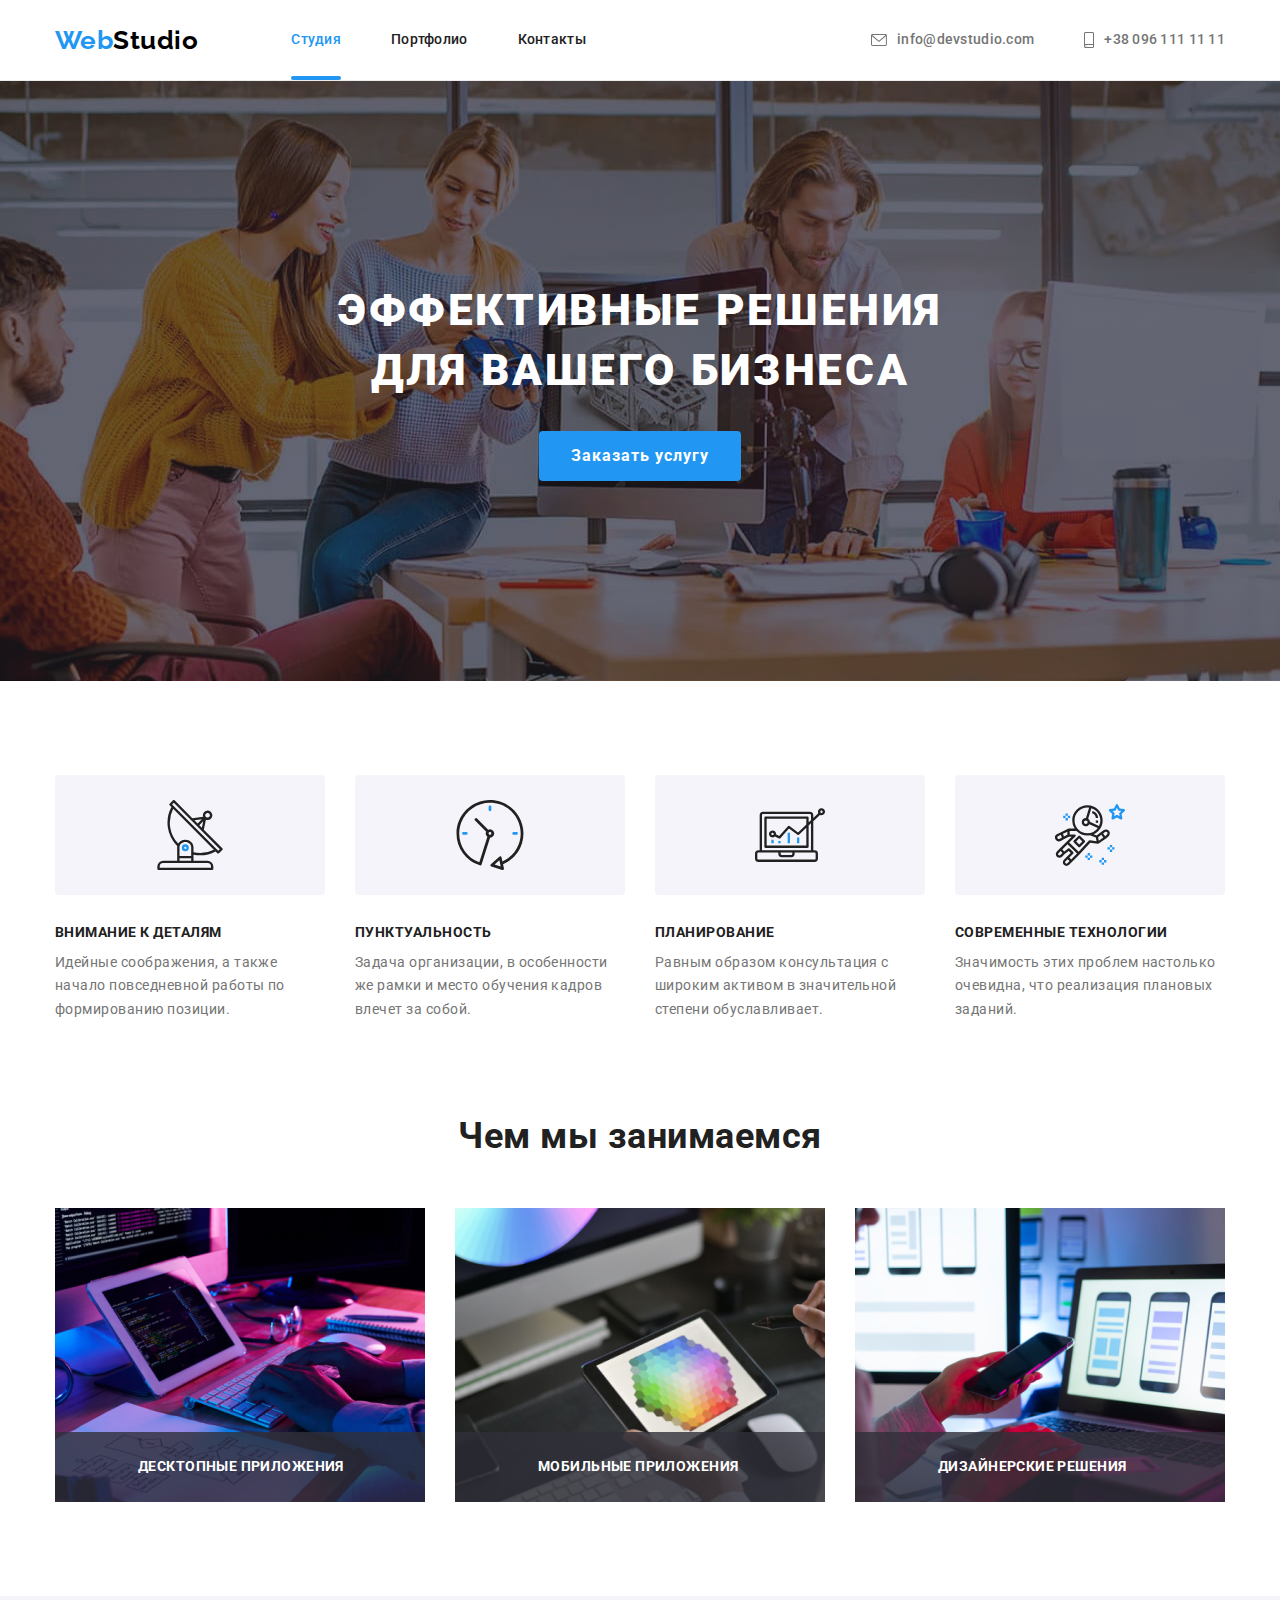
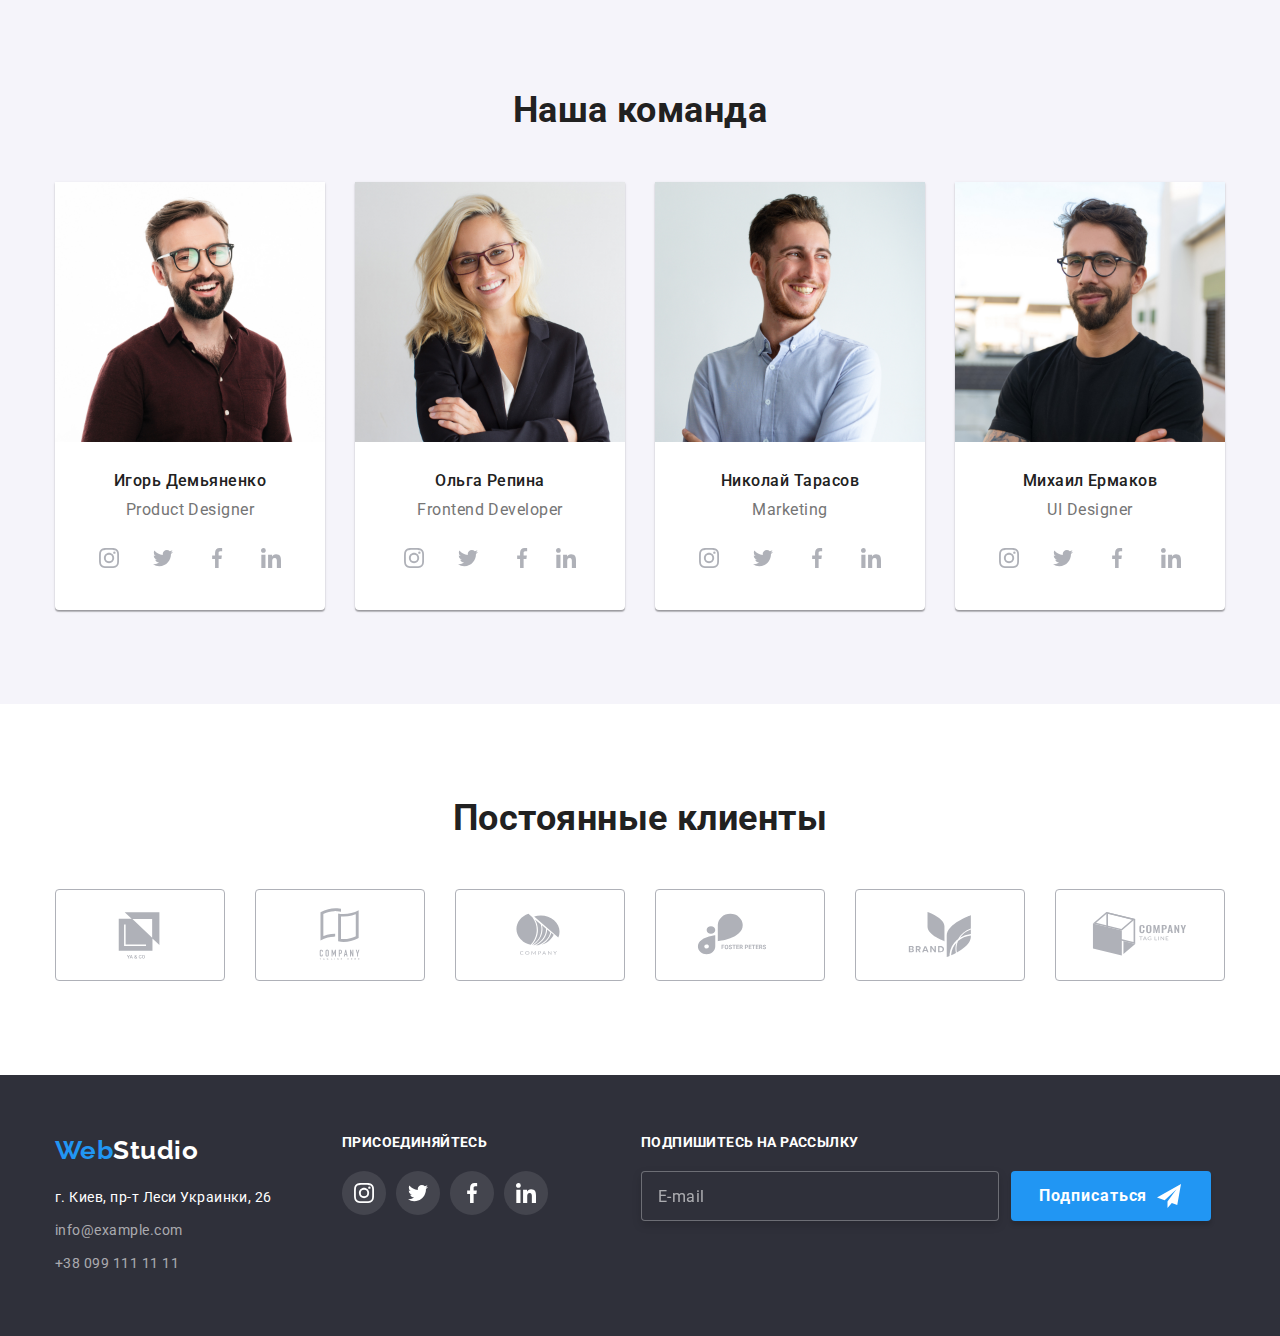
==== commit 6ed50eee: "Робить останні правки ДЗ 8" ====
--- a/index.html
+++ b/index.html
@@ -107,22 +107,22 @@
                     </div>
                     <ul class="mob-menu-social list">
                         <li class="mob-menu-social__item">
-                            <a href="" class="mob-menu-social__link link" target="blank" rel="noopener noreferrer">
+                            <a href="" class="mob-menu-social__link link" aria-label="Instagram" target="_blank" rel="noopener noreferrer">
                                 Instagram
                             </a>
                         </li>
                         <li class="mob-menu-social__item">
-                            <a href="" class="mob-menu-social__link link" target="blank" rel="noopener noreferrer">
+                            <a href="" class="mob-menu-social__link link" aria-label="Twitter" target="_blank" rel="noopener noreferrer">
                                 Twitter
                             </a>
                         </li>
                         <li class="mob-menu-social__item">
-                            <a href="" class="mob-menu-social__link link" target="blank" rel="noopener noreferrer">
+                            <a href="" class="mob-menu-social__link link" aria-label="Facebook" target="_blank" rel="noopener noreferrer">
                                 Facebook
                             </a>
                         </li>
                         <li class="mob-menu-social__item">
-                            <a href="" class="mob-menu-social__link link" target="blank" rel="noopener noreferrer">
+                            <a href="" class="mob-menu-social__link link" aria-label="LinkedIn" target="_blank" rel="noopener noreferrer">
                                 LinkedIn
                             </a>
                         </li>
@@ -671,8 +671,9 @@
 
                 <div class="form-agreement">
 
-                    <label for="agree" class="agree-text">
+                  
                         <input type="checkbox" name="agree" id="agree" class="agree-check visually-hidden">
+                        <label for="agree" class="agree-text">
                         <span>
                             <svg class="agree-icon" width="16" height="15">
                                 <use href="./images/icons.svg#icon-check">
--- a/css/main.min.css
+++ b/css/main.min.css
@@ -1,2 +1,2 @@
-* html{box-sizing:border-box}p,h1,h2,h3,h4,h5,h6{margin:0px}ul,ol{margin-left:0px}button{cursor:pointer;outline:none;border:none}img{display:block;width:100%;max-width:100%;height:auto}:root{--bg-secondary: #e5e5e5;--border-header: #ececec;--primary-text-color: #212121;--accent-color: #2196f3;--secondary-text-color: #757575;--backgraund-main: #e5e5e5;--backdraund-black: #2f303a;--contacts-text-color: rgba(255, 255, 255, 0.6);--white-text-color: #ffffff;--bg-button-color: #f5f4fa;--button-hover-color: #188ce8;--border-portfolio: #eeeeee;--logo-header-black: #000000;--clients-link-border: #afb1b8;--timing-function: cubic-bezier(0.4, 0, 0.2, 1);--transition-duration: 250ms}body{color:var(--primary-text-color);text-decoration:none;font-family:Roboto, sans-serif;letter-spacing:0.03em}.list{list-style:none;padding:0px;margin:0px}.link{text-decoration:none}input{outline:none}textarea{outline:none}.visually-hidden{position:absolute;width:1px;height:1px;margin:-1px;border:0;padding:0;white-space:nowrap;clip-path:inset(100%);clip:rect(0 0 0 0);overflow:hidden}.container{width:100%;padding-right:15px;padding-left:15px;margin:0 auto}@media screen and (min-width: 480px){.container{width:480px}}@media screen and (min-width: 768px){.container{width:768px}}@media screen and (min-width: 1200px){.container{width:1200px}}.page-header{border-bottom:solid 1px var(--border-header)}.site-nav .link{color:var(--primary-text-color);font-weight:500;font-size:14px;line-height:1.14;letter-spacing:0.02em;text-decoration:none;display:flex;flex-wrap:wrap;transition:color var(--timing-function) var(--transition-duration)}.site-nav .link:hover,.site-nav .link:focus{color:var(--accent-color)}.site-nav{display:flex}@media screen and (max-width: 767px){.site-nav{display:none}}.auth-nav{color:var(--secondary-text-color);font-weight:500;font-size:14px;line-height:1.14;letter-spacing:0.02em;text-decoration:none;align-items:center;transition:color var(--timing-function) var(--transition-duration)}@media screen and (max-width: 767px){.auth-nav{display:none}}.auth-nav:hover,.auth-nav:focus{color:var(--accent-color)}@media screen and (min-width: 1200px){.auth-nav{display:flex}}.email-icon{margin-right:10px;fill:var(--secondary-text-color)}.auth-nav .mail:hover .email-icon,.auth-nav .mail:focus .email-icon{fill:var(--accent-color)}.smartphone-icon{margin-right:10px;fill:var(--secondary-text-color)}.auth-nav .phone:hover .smartphone-icon,.auth-nav .phone:focus .smartphone-icon{fill:var(--accent-color)}@media screen and (min-width: 768px) and (max-width: 1199px){.mail{display:flex;padding-top:21px}}@media screen and (min-width: 768px) and (max-width: 1199px){.phone{display:flex}}@media screen and (min-width: 1200px){.header-link>.auth-nav{padding-top:32px;padding-bottom:32px}}.auth-nav-group{margin-left:auto;display:flex}.navigation{display:flex}.nav-link{position:relative;padding-top:32px;padding-bottom:32px}.site-nav .current{color:var(--accent-color)}.site-nav .current::after{content:'';position:absolute;display:block;width:100%;height:4px;background-color:var(--accent-color);bottom:0;left:0;opacity:0;transition:opacity 250ms var(--timing-function)}.site-nav .current::after,.site-nav .current::after{opacity:1;border-radius:2px}.header-link{display:block}.header-link:not(:last-child){margin-right:50px}@media screen and (min-width: 768px) and (max-width: 1200px){.header-link{display:inline;margin-right:0}}.header{display:flex;flex-direction:row;width:100%;padding-right:15px;padding-left:15px;margin:0 auto}@media screen and (min-width: 480px) and (max-width: 767px){.header{width:480px;padding-top:16px;padding-bottom:16px}}@media screen and (min-width: 768px){.header{display:flex;flex-direction:row;width:768px}}@media screen and (min-width: 1200px){.header{width:1200px}}.menu-open-btn{margin-left:auto;padding:12px 8px;background-color:var(--white-text-color)}@media screen and (min-width: 768px){.menu-open-btn{display:none}}.menu-open-btn__icon{transition:fill var(--timing-function) var(--transition-duration)}.menu-open-btn__icon:hover{fill:var(--accent-color)}.menu-close-btn__icon{transition:fill var(--timing-function) var(--transition-duration)}.menu-close-btn__icon:hover{fill:var(--accent-color)}.mob-menu{position:fixed;background-color:var(--white-text-color);top:0;left:0;width:100vw;height:100vh;z-index:1;padding-top:48px;padding-bottom:48px;opacity:1;transition:opacity var(--timing-function) var(--transition-duration),visibility var(--timing-function) var(--transition-duration)}@media screen and (min-width: 768px){.mob-menu{display:none}}.mob-menu.is-hidden{opacity:0;pointer-events:none;visibility:hidden}.menu-close-btn{position:absolute;right:15px;top:10px;display:block;margin-left:auto;padding:12px 8px;background-color:var(--white-text-color)}.menu-close-btn:hover,.menu-close-btn:focus{color:var(--accent-color)}.mob-menu-list__link{font-weight:500;font-size:40px;line-height:1.17;letter-spacing:0.02em;text-decoration:none;color:var(--primary-text-color)}.mob-menu-list__link:hover,.mob-menu-list__link:focus{color:var(--accent-color);transition:var(--timing-function) var(--transition-duration)}.mob-menu-list__item:not(:last-child){margin-bottom:32px}.mob-connect__tel{display:block;font-weight:500;font-size:34px;line-height:1.17;letter-spacing:0.02em;text-decoration:none;color:var(--accent-color);margin-bottom:32px}.mob-connect__mail{display:block;text-decoration:none;font-weight:500;font-size:24px;line-height:1.16;letter-spacing:0.02em;color:var(--secondary-text-color)}.mob-menu__connect{margin-bottom:64px}.mob-menu-social{display:flex;flex-direction:row}.mob-menu-social__item:not(:last-child){padding-right:10px;margin-right:10px;border-right:1px solid rgba(33,33,33,0.2)}.mob-menu-social__link{font-weight:500;font-size:18px;line-height:1.22;letter-spacing:0.02em;color:var(--accent-color)}.container{height:100%;display:flex;flex-direction:column;justify-content:space-between}.logo{color:var(--logo-header-black);font-family:Raleway, sans-serif;font-weight:bold;font-size:26px;line-height:1.19;text-decoration:none;display:flex;align-items:center;margin-right:93px}.logo-accent{color:var(--accent-color)}@media screen and (max-width: 1199px){.section__features{padding-top:60px;padding-bottom:60px}}@media screen and (min-width: 1200px){.section__features{padding-top:94px;padding-bottom:94px}}.section__activity{padding-bottom:94px}@media screen and (max-width: 1199px){.team-bg{padding-top:60px;padding-bottom:60px}}@media screen and (min-width: 1200px){.team-bg{padding-top:94px;padding-bottom:94px}}@media screen and (max-width: 1199px){.clients{padding-top:60px;padding-bottom:60px}}@media screen and (min-width: 1200px){.clients{padding-top:94px;padding-bottom:94px}}@media screen and (max-width: 1199px){.section-portfolio{padding-top:60px;padding-bottom:60px}}@media screen and (min-width: 1200px){.section-portfolio{padding-top:94px;padding-bottom:94px}}.section-title{color:var(--primary-text-color);font-weight:bold;font-size:18px;line-height:2;text-decoration:none}.section-text{color:var(--secondary-text-color);font-size:16px;line-height:1.87;text-decoration:none}.backdrop{position:fixed;top:0;left:0;width:100vw;height:100vh;background-color:rgba(0,0,0,0.2);opacity:1;transition:opacity var(--timing-function) var(--transition-duration),visibility var(--timing-function) var(--transition-duration)}.backdrop.is-hidden{opacity:0;pointer-events:none;visibility:hidden}.backdrop.is-hidden .modal{transform:translate(-50%, -50%) scale(0.9)}.modal{position:absolute;top:50%;left:50%;transform:translate(-50%, -50%);width:90vw;min-height:581px;box-shadow:0px 1px 3px rgba(0,0,0,0.12),0px 1px 1px rgba(0,0,0,0.14),0px 2px 1px rgba(0,0,0,0.2);border-radius:4px;background-color:var(--white-text-color);transform:translate(-50%, -50%) scale(1);transition:transform var(--transition-duration) var(--timing-function)}@media screen and (min-width: 480px){.modal{width:450px}}@media screen and (min-width: 1200px){.modal{width:528px}}.close-modal{position:absolute;display:inline-flex;justify-content:center;align-items:center;width:30px;height:30px;border:1px solid rgba(0,0,0,0.1);border-radius:50%;box-sizing:border-box;background:var(--white-text-color);right:8px;top:8px;padding:6px;cursor:pointer}.close-modal__icon{transition:fill var(--timing-function) var(--transition-duration)}.close-modal__icon:hover{fill:var(--accent-color)}.form{margin-right:auto;margin-left:auto;padding:40px}.form__group{position:relative;display:flex;flex-direction:column;margin-bottom:10px;border-color:solid 1px var(--accent-color)}.form__group input:focus{border-color:var(--accent-color)}.form__group input{position:relative;margin:0;padding:0;padding-left:42px;border:1px solid rgba(33,33,33,0.2);box-sizing:border-box;border-radius:4px;min-height:40px;width:100%;cursor:pointer}.form__group label{margin-bottom:4px;font-size:12px;line-height:1.16;letter-spacing:0.01em;color:var(--secondary-text-color);cursor:pointer}.form-group-span{position:relative}.modal__title{font-weight:bold;font-size:20px;line-height:1.5;text-align:center;letter-spacing:0.03em;margin-top:0;margin-bottom:12px;display:flex}@media screen and (min-width: 1200px){.modal__title{font-size:20px;line-height:1.15}}.textarea{position:relative;resize:none;padding:12px 16px;border:1px solid rgba(33,33,33,0.2);box-sizing:border-box;border-radius:4px;min-height:120px;cursor:pointer}.textarea:focus{border-color:var(--accent-color)}.textarea::placeholder{font-size:14px;line-height:1.14;letter-spacing:0.01em;color:rgba(117,117,117,0.5)}@media screen and (min-width: 1200px){.textarea::placeholder{font-size:12px;line-height:1.16}}.icon-modal{position:absolute;display:inline-block;width:12px;height:12px;left:12px;top:50%;transform:translateY(-50%)}.form-input:focus ~ .icon-modal{fill:var(--accent-color)}.form-agreement{display:flex;justify-content:center}.agree-text{width:100%;font-size:12px;line-height:1.16;letter-spacing:0.03em;color:var(--secondary-text-color);cursor:pointer}@media screen and (min-width: 1200px){.agree-text{display:flex;align-items:center;justify-content:center;font-size:14px;line-height:1.71}}.agree-text span{width:16px;height:15px;border:2px solid var(--primary-text-color);border-radius:2px;margin-right:7px;display:flex;align-items:center;justify-content:center}.agree-icon{fill:transparent}.agree-check:checked+.agree-text .agree-icon{fill:var(--white-text-color)}.agree-check:checked+.agree-text span{background-color:var(--accent-color);border:none;fill:var(--white-text-color)}.agree-link{font-size:12px;line-height:1.16;letter-spacing:0.03em;text-decoration-line:underline;color:var(--accent-color)}@media screen and (min-width: 1200px){.agree-link{display:flex;align-items:center;justify-content:center;font-size:14px;line-height:1.71}}.modal-btn-submit{border-radius:4px;min-width:200px;padding:10px 32px;margin-right:auto;margin-left:auto;margin-top:30px;background-color:var(--accent-color);color:var(--white-text-color);box-shadow:0px 4px 4px rgba(0,0,0,0.15);font-family:inherit;font-weight:bold;font-size:16px;line-height:1.87;display:flex;justify-content:center;letter-spacing:0.06em;cursor:pointer;transition:background-color var(--timing-function) var(--transition-duration)}.modal-btn-submit:hover,.modal-btn-submit:hover{background-color:var(--button-hover-color)}.hero{background-color:var(--backdraund-black);background-image:linear-gradient(rgba(47,48,58,0.4), rgba(47,48,58,0.4)),url(../images/hero-bg-mob-1x.jpg);background-repeat:no-repeat;background-position:center;background-size:cover;text-align:center;align-items:center}@media (min-device-pixel-ratio: 2), (min-resolution: 192dpi), (min-resolution: 2dppx){.hero{background-image:linear-gradient(rgba(47,48,58,0.4), rgba(47,48,58,0.4)),url(../images/hero-bg-mob-2x.jpg)}}@media screen and (min-width: 768px){.hero{background-image:linear-gradient(rgba(47,48,58,0.4), rgba(47,48,58,0.4)),url(../images/hero-bg-tab-1x.jpg)}}@media screen and (min-width: 768px) and (min-device-pixel-ratio: 2), screen and (min-width: 768px) and (min-resolution: 192dpi), screen and (min-width: 768px) and (min-resolution: 2dppx){.hero{background-image:linear-gradient(rgba(47,48,58,0.4), rgba(47,48,58,0.4)),url(../images/hero-bg-tab-2x.jpg)}}@media screen and (min-width: 1200px){.hero{background-image:linear-gradient(rgba(47,48,58,0.4), rgba(47,48,58,0.4)),url(../images/hero-bg-desk-1x.jpg)}}@media screen and (min-width: 1200px) and (min-device-pixel-ratio: 2), screen and (min-width: 1200px) and (min-resolution: 192dpi), screen and (min-width: 1200px) and (min-resolution: 2dppx){.hero{background-image:linear-gradient(rgba(47,48,58,0.4), rgba(47,48,58,0.4)),url(../images/hero-bg-desk-2x.jpg)}}.hero__wrap{padding-bottom:118px;padding-top:118px}@media screen and (min-width: 1200px){.hero__wrap{padding-bottom:200px;padding-top:200px}}.hero__title{color:var(--white-text-color);font-weight:900;font-size:26px;line-height:1.62;text-align:center;letter-spacing:0.06em;text-transform:uppercase;margin-top:0px;margin-bottom:30px}@media screen and (min-width: 1200px){.hero__title{font-size:44px;line-height:1.36}}.hero__button{border-radius:4px;min-width:200px;padding:10px 32px;margin-right:auto;margin-left:auto;background-color:var(--accent-color);color:var(--white-text-color);font-family:inherit;font-weight:bold;font-size:16px;line-height:1.87;display:flex;letter-spacing:0.06em;display:inline-block;cursor:pointer;transition:background-color var(--timing-function) var(--transition-duration)}.hero__button:hover,.hero__button:hover{background-color:var(--button-hover-color)}.features-description__title{color:var(--primary-text-color);margin-top:0px;margin-bottom:10px;font-weight:bold;font-size:14px;line-height:1.14;text-transform:uppercase}@media screen and (max-width: 767px){.features-description__title{text-align:center}}.features-description__text{color:var(--secondary-text-color);font-size:14px;line-height:1.71;margin-top:0px;margin-bottom:0px}.features-description__thumb{width:100%;height:120px;background-color:var(--bg-button-color);border-radius:4px;display:flex;background-size:auto;margin-bottom:30px;align-items:center;justify-content:center}.features-description__icon{display:block}@media screen and (min-width: 768px){.features-description{width:768px;display:flex;flex-wrap:wrap;margin-left:-30px}}@media screen and (min-width: 1200px){.features-description{width:1200px}}@media screen and (min-width: 768px){.features-description>.features-description__item{flex-basis:calc(100% / 2 - 30px);margin-left:30px}}@media screen and (min-width: 1200px){.features-description>.features-description__item{flex-basis:calc(100% / 4 - 30px);margin-left:30px}}.section__features>.features-description__item:not(:last-child){margin-right:30px}@media screen and (max-width: 1199px){.features-description__item:not(:last-child){margin-bottom:30px}}@media screen and (max-width: 1199px){.activity{display:none}}.activity__title{margin-bottom:50px;font-weight:bold;font-size:36px;line-height:1.16;text-align:center}.section__activity>.activity__list{display:flex;justify-content:space-between}.activity__photo:not(:last-child){margin-right:30px}.activity__image.no-gap{display:block}.activity__photo-thumb{position:relative}.activity__photo-thumb::before{content:'';display:inline-block;position:absolute;width:370px;height:70px;background-color:rgba(47,48,58,0.8);bottom:0;left:0}.activity__description{content:'';display:inline-block;position:absolute;font-weight:bold;font-size:14px;line-height:1.14;text-align:center;letter-spacing:0.03em;text-transform:uppercase;color:var(--white-text-color);bottom:0;left:0;padding-top:27px;padding-left:82px;padding-bottom:27px;padding-left:83px}.team-bg{background-color:var(--bg-button-color)}.team-card__photo.no-gap{display:block}.team__title{margin-bottom:30px;font-weight:bold;font-size:28px;line-height:1.17;text-align:center}@media screen and (min-width: 1200px){.team__title{margin-bottom:50px;font-size:36px;line-height:1.16}}.team-card__name{font-weight:500;font-size:16px;line-height:1.18;text-align:center;margin-bottom:10px}.team-card__possition{color:var(--secondary-text-color);font-size:16px;line-height:1.18;text-align:center;margin-bottom:16px}.team-card{margin-bottom:-30px}@media screen and (min-width: 768px){.team-card{width:768px;display:flex;flex-wrap:wrap;margin-left:-30px}}@media screen and (min-width: 1200px){.team-card{width:1200px;flex-wrap:nowrap;justify-content:space-around}}.team-card__list{background:var(--white-text-color);box-shadow:0px 1px 3px rgba(0,0,0,0.12),0px 1px 1px rgba(0,0,0,0.14),0px 2px 1px rgba(0,0,0,0.2);border-radius:0px 0px 4px 4px}@media screen and (max-width: 767px){.team-card__list:not(:last-child){margin-bottom:30px}}@media screen and (min-width: 768px){.team-card__list{flex-basis:calc(100% / 2 - 30px);margin-left:30px;margin-bottom:30px}}@media screen and (min-width: 1200px){.team-card__list{flex-basis:calc(100% / 4 - 30px);margin-left:30px}}.team-card__content{padding-top:30px;padding-bottom:30px}.team-social{display:flex;justify-content:center}.team-social__link{width:44px;height:44px;border-radius:50%;background-color:var(--white-text-color);display:flex;justify-content:center;align-items:center;transition:background-color var(--timing-function) var(--transition-duration)}.team-social__link:hover,.team-social__link:focus{background-color:var(--accent-color)}.team-social__item+.team-social__item{margin-left:10px}.team-social__icon{fill:#afb1b8;transition:background-color var(--timing-function) var(--transition-duration);transition:fill var(--timing-function) var(--transition-duration)}.team-social__link:hover .team-social__icon,.team-social__link:focus .team-social__icon{fill:var(--white-text-color)}.clients-box__title{margin-bottom:30px;font-weight:bold;font-size:28px;line-height:1.17;text-align:center}@media screen and (min-width: 1200px){.clients-box__title{margin-bottom:50px;font-size:36px;line-height:1.16}}.clients-list{display:flex;justify-content:center;flex-wrap:wrap;margin-left:-30px;margin-bottom:-30px}.clients-list__item{margin-left:30px}@media screen and (max-width: 767px){.clients-list__item{flex-basis:calc(100% / 2 - 30px);margin-bottom:30px}}@media screen and (min-width: 768px) and (max-width: 1199px){.clients-list__item{flex-basis:calc(100% / 3 - 30px);margin-bottom:30px}}@media screen and (min-width: 1200px){.clients-list__item{flex-basis:calc(100% / 6 - 30px)}}.clients-list__link{width:100%;height:92px;border:1px solid var(--clients-link-border);border-radius:4px;display:flex;justify-content:center;align-items:center;transition:border-color var(--timing-function) var(--transition-duration)}.clients-list__link:hover,.clients-list__link:focus{border-color:var(--accent-color)}.clients-list__logo{fill:var(--clients-link-border);transition:fill var(--timing-function) var(--transition-duration)}.clients-list__link:hover .clients-list__logo,.clients-list__link:focus .clients-list__logo{fill:var(--accent-color)}.button-list{background-color:var(--bg-button-color);font-family:inherit;font-weight:500;font-size:16px;line-height:1.62;border-radius:4px;padding-top:6px;padding-bottom:6px;padding-right:22px;padding-left:22px;cursor:pointer;transition:background-color var(--timing-function) var(--transition-duration),color var(--timing-function) var(--transition-duration),box-shadow var(--timing-function) var(--transition-duration)}.button-list:hover,.button-list:focus{color:var(--white-text-color);background-color:var(--accent-color);box-shadow:0px 3px 1px rgba(0,0,0,0.1),0px 1px 2px rgba(0,0,0,0.08),0px 2px 2px rgba(0,0,0,0.12)}.button{padding:0px;margin:0;display:flex;margin-bottom:50px;display:flex;justify-content:center}@media screen and (max-width: 767px){.button{flex-wrap:wrap;justify-content:flex-start;margin-bottom:40px}}@media screen and (max-width: 767px){.btn-portfolio:not(:last-child){margin-bottom:15px}}.btn-portfolio:not(:last-child){margin-right:8px}@media screen and (min-width: 768px){.cards-portfolio{display:flex;flex-wrap:wrap;flex-basis:calc(100% / 2 - 30px)}}@media screen and (min-width: 1200px){.cards-portfolio{flex-basis:calc(100% / 3- 30px)}}.portfolio{padding:0px;margin:0px}@media screen and (min-width: 768px){.portfolio{display:flex;flex-wrap:wrap;margin-left:-30px;margin-top:-30px}}@media screen and (min-width: 768px){.item-portfolio{flex-basis:calc(100% / 2 - 30px);margin-left:30px;margin-top:30px}}@media screen and (min-width: 1200px){.item-portfolio{flex-basis:calc(100% / 3 - 30px)}}@media screen and (max-width: 767px){.item-portfolio:not(:last-child){margin-bottom:30px}}.item-wrap{width:100%;border-bottom:1px solid var(--border-portfolio);transition:box-shadow var(--timing-function) var(--transition-duration)}.item-wrap:hover,.item-wrap:focus{box-shadow:0px 1px 1px rgba(0,0,0,0.12),0px 4px 4px rgba(0,0,0,0.06),1px 4px 6px rgba(0,0,0,0.16)}.portfolio-img-text-thumb{position:relative;overflow:hidden}.portfolio-text-description{position:absolute;top:0;left:0;background-color:rgba(33,150,243,0.9);font-size:18px;line-height:1.56;letter-spacing:0.03em;color:var(--white-text-color);padding:63px 24px;height:100%;transform:translateY(100%);transition:transform var(--timing-function) var(--transition-duration)}.item-portfolio:hover .portfolio-text-description,.item-portfolio:focus .portfolio-text-description{transform:translateY(0)}.portfolio-text-wrap{padding-top:20px;padding-bottom:20px;padding-right:24px;padding-left:24px;border:1px solid var(--border-portfolio)}.portfolio-image .no-gap{display:block}@media screen and (min-width: 768px){.footer__wrap--general{display:flex}}@media screen and (min-width: 768px){.footer__wrap--general{flex-direction:row}}@media screen and (min-width: 768px) and (max-width: 1199px){.footer__wrap--general{text-align:center;flex-wrap:wrap;justify-content:space-around}}.footer-contacts__logo-footer{color:var(--white-text-color);font-family:'Raleway', sans-serif;font-weight:bold;font-size:24px;line-height:1.16;text-decoration:none;display:block;margin-bottom:20px}@media screen and (min-width: 1200px){.footer-contacts__logo-footer{font-size:26px;line-height:1.19}}.address-text{font-style:normal}.address-city{font-style:normal}.address-city__address{color:var(--white-text-color);font-size:14px;line-height:1.71;text-decoration:none;display:block;margin-bottom:9px;transition:color var(--timing-function) var(--transition-duration)}.address-city__address:hover,.address-city__address:focus{color:var(--accent-color)}.address-text__contacts-main{color:var(--contacts-text-color);font-size:14px;line-height:1.71;text-decoration:none;display:block;transition:color var(--timing-function) var(--transition-duration)}.address-text__contacts-main:hover,.address-text__contacts-main:focus{color:var(--accent-color)}.address-text__contacts-main:not(:last-child){margin-bottom:9px}.contacts-email{display:inline-block}.footer{background-color:var(--backdraund-black);padding-top:60px;padding-bottom:60px}.footer-title{text-align:center;color:var(--white-text-color);margin-bottom:20px;height:16px;font-family:Roboto;font-weight:bold;font-size:14px;line-height:1.14;letter-spacing:0.03em;text-transform:uppercase;padding:0}.footer-social-box{padding-right:0px;padding-left:0px}@media screen and (min-width: 768px) and (max-width: 1199px){.footer-social-box{display:flex;flex-direction:column}}@media screen and (min-width: 1200px){.footer-social-box{display:flex;flex-direction:column;justify-content:flex-start;align-items:baseline;margin-left:70px}}@media screen and (max-width: 768px){.footer-social-box{margin-bottom:60px;width:100%}}.footer-social-list{display:flex;justify-content:center}.footer-social-list__link{width:44px;height:44px;border-radius:50%;background-color:rgba(255,255,255,0.1);display:flex;justify-content:center;align-items:center;transition:background-color var(--timing-function) var(--transition-duration)}.footer-social-list__link:hover,.footer-social-list__link:focus{background-color:var(--accent-color)}.footer-social-list__item+.footer-social-list__item{margin-left:10px}.footer-social-list__icon{fill:var(--white-text-color)}@media screen and (max-width: 1199px){.footer-contacts{text-align:center;margin-bottom:60px}}@media screen and (min-width: 1200px){.footer-contacts{white-space:nowrap}}@media screen and (min-width: 1200px){.subscribe-wrap{display:flex}}.footer__subscribe-box{padding-left:0;padding-right:0;width:100%}@media screen and (min-width: 768px){.footer__subscribe-box{display:flex;flex-direction:column}}@media screen and (min-width: 768px) and (max-width: 1199px){.footer__subscribe-box{align-items:stretch}}@media screen and (min-width: 1200px){.footer__subscribe-box{margin-left:93px;align-items:baseline;justify-content:flex-start}}.footer__subscribe-box .footer-right-btn-wrap{display:flex}.footer__subscribe-box .btn-footer{border-radius:4px;min-width:200px;height:50px;padding:10px 28px;margin-right:auto;margin-left:auto;background-color:var(--accent-color);color:var(--white-text-color);box-shadow:0px 4px 4px rgba(0,0,0,0.15);font-family:inherit;font-weight:bold;font-size:16px;line-height:1.87;display:flex;align-items:center;flex-direction:row;letter-spacing:0.06em;cursor:pointer;transition:background-color var(--timing-function) var(--transition-duration)}.footer__subscribe-box .btn-footer:hover,.footer__subscribe-box .btn-footer:focus{background-color:var(--button-hover-color)}.footer__subscribe-box .btn-footer__icon{display:inline-block;margin-left:10px;fill:var(--white-text-color)}.footer__subscribe-box .subscribe-wrap__mail-input{color:var(--white-text-color);padding-left:16px;padding-top:15px;padding-bottom:15px;width:100%;height:50px;border:1px solid rgba(255,255,255,0.3);box-sizing:border-box;filter:drop-shadow(0px 4px 4px rgba(0,0,0,0.15));border-radius:4px;background-color:var(--backdraund-black);margin-right:12px}.footer__subscribe-box .subscribe-wrap__mail-input::placeholder{font-size:16px;line-height:1.25;align-items:center;letter-spacing:0.03em;color:rgba(255,255,255,0.6)}@media screen and (min-width: 480px){.footer__subscribe-box .subscribe-wrap__mail-input{width:450px}}@media screen and (max-width: 1199px){.footer__subscribe-box .subscribe-wrap__mail-input{margin-bottom:20px}}@media screen and (min-width: 1200px){.footer__subscribe-box .subscribe-wrap__mail-input{width:358px}}
+* html{box-sizing:border-box}p,h1,h2,h3,h4,h5,h6{margin:0px}ul,ol{margin-left:0px}button{cursor:pointer;outline:none;border:none}img{display:block;width:100%;max-width:100%;height:auto}:root{--bg-secondary: #e5e5e5;--border-header: #ececec;--primary-text-color: #212121;--accent-color: #2196f3;--secondary-text-color: #757575;--backgraund-main: #e5e5e5;--backdraund-black: #2f303a;--contacts-text-color: rgba(255, 255, 255, 0.6);--white-text-color: #ffffff;--bg-button-color: #f5f4fa;--button-hover-color: #188ce8;--border-portfolio: #eeeeee;--logo-header-black: #000000;--clients-link-border: #afb1b8;--timing-function: cubic-bezier(0.4, 0, 0.2, 1);--transition-duration: 250ms}body{color:var(--primary-text-color);text-decoration:none;font-family:Roboto, sans-serif;letter-spacing:0.03em}.list{list-style:none;padding:0px;margin:0px}.link{text-decoration:none}input{outline:none}textarea{outline:none}.visually-hidden{position:absolute;width:1px;height:1px;margin:-1px;border:0;padding:0;white-space:nowrap;clip-path:inset(100%);clip:rect(0 0 0 0);overflow:hidden}.container{width:100%;padding-right:15px;padding-left:15px;margin:0 auto}@media screen and (min-width: 480px){.container{width:480px}}@media screen and (min-width: 768px){.container{width:768px}}@media screen and (min-width: 1200px){.container{width:1200px}}.page-header{border-bottom:solid 1px var(--border-header)}.site-nav .link{color:var(--primary-text-color);font-weight:500;font-size:14px;line-height:1.14;letter-spacing:0.02em;text-decoration:none;display:flex;flex-wrap:wrap;transition:color var(--timing-function) var(--transition-duration)}.site-nav .link:hover,.site-nav .link:focus{color:var(--accent-color)}.site-nav{display:flex}@media screen and (max-width: 767px){.site-nav{display:none}}.auth-nav{color:var(--secondary-text-color);font-weight:500;font-size:14px;line-height:1.14;letter-spacing:0.02em;text-decoration:none;align-items:center;transition:color var(--timing-function) var(--transition-duration)}@media screen and (max-width: 767px){.auth-nav{display:none}}.auth-nav:hover,.auth-nav:focus{color:var(--accent-color)}@media screen and (min-width: 1200px){.auth-nav{display:flex}}.email-icon{margin-right:10px;fill:var(--secondary-text-color)}.auth-nav .mail:hover .email-icon,.auth-nav .mail:focus .email-icon{fill:var(--accent-color)}.smartphone-icon{margin-right:10px;fill:var(--secondary-text-color)}.auth-nav .phone:hover .smartphone-icon,.auth-nav .phone:focus .smartphone-icon{fill:var(--accent-color)}@media screen and (min-width: 768px) and (max-width: 1199px){.mail{display:flex;padding-top:21px}}@media screen and (min-width: 768px) and (max-width: 1199px){.phone{display:flex}}@media screen and (min-width: 1200px){.header-link>.auth-nav{padding-top:32px;padding-bottom:32px}}.auth-nav-group{margin-left:auto;display:flex}.navigation{display:flex}.nav-link{position:relative;padding-top:32px;padding-bottom:32px}.site-nav .current{color:var(--accent-color)}.site-nav .current::after{content:'';position:absolute;display:block;width:100%;height:4px;background-color:var(--accent-color);bottom:0;left:0;opacity:0;transition:opacity 250ms var(--timing-function)}.site-nav .current::after,.site-nav .current::after{opacity:1;border-radius:2px}.header-link{display:block}.header-link:not(:last-child){margin-right:50px}@media screen and (min-width: 768px) and (max-width: 1200px){.header-link{display:inline;margin-right:0}}.header{display:flex;flex-direction:row;width:100%;padding-right:15px;padding-left:15px;margin:0 auto}@media screen and (min-width: 480px) and (max-width: 767px){.header{width:480px;padding-top:16px;padding-bottom:16px}}@media screen and (min-width: 768px){.header{display:flex;flex-direction:row;width:768px}}@media screen and (min-width: 1200px){.header{width:1200px}}.menu-open-btn{margin-left:auto;padding:12px 8px;background-color:var(--white-text-color)}@media screen and (min-width: 768px){.menu-open-btn{display:none}}.menu-open-btn__icon{transition:fill var(--timing-function) var(--transition-duration)}.menu-open-btn__icon:hover{fill:var(--accent-color)}.menu-close-btn__icon{transition:fill var(--timing-function) var(--transition-duration)}.menu-close-btn__icon:hover{fill:var(--accent-color)}.mob-menu{position:fixed;background-color:var(--white-text-color);top:0;left:0;width:100vw;height:100vh;z-index:1;padding-top:48px;padding-bottom:48px;opacity:1;transition:opacity var(--timing-function) var(--transition-duration),visibility var(--timing-function) var(--transition-duration)}@media screen and (min-width: 768px){.mob-menu{display:none}}.mob-menu.is-hidden{opacity:0;pointer-events:none;visibility:hidden}.menu-close-btn{position:absolute;right:15px;top:10px;display:block;margin-left:auto;padding:12px 8px;background-color:var(--white-text-color)}.menu-close-btn:hover,.menu-close-btn:focus{color:var(--accent-color)}.mob-menu-list__link{font-weight:500;font-size:40px;line-height:1.17;letter-spacing:0.02em;text-decoration:none;color:var(--primary-text-color)}.mob-menu-list__link:hover,.mob-menu-list__link:focus{color:var(--accent-color);transition:var(--timing-function) var(--transition-duration)}.mob-menu-list__item:not(:last-child){margin-bottom:32px}.mob-connect__tel{display:block;font-weight:500;font-size:34px;line-height:1.17;letter-spacing:0.02em;text-decoration:none;color:var(--accent-color);margin-bottom:32px}.mob-connect__mail{display:block;text-decoration:none;font-weight:500;font-size:24px;line-height:1.16;letter-spacing:0.02em;color:var(--secondary-text-color)}.mob-menu__connect{margin-bottom:64px}.mob-menu-social{display:flex;flex-direction:row}.mob-menu-social__item:not(:last-child){padding-right:10px;margin-right:10px;border-right:1px solid rgba(33,33,33,0.2)}.mob-menu-social__link{font-weight:500;font-size:18px;line-height:1.22;letter-spacing:0.02em;color:var(--accent-color)}.container{height:100%;display:flex;flex-direction:column;justify-content:space-between}.logo{color:var(--logo-header-black);font-family:Raleway, sans-serif;font-weight:bold;font-size:26px;line-height:1.19;text-decoration:none;display:flex;align-items:center;margin-right:93px}.logo-accent{color:var(--accent-color)}@media screen and (max-width: 1199px){.section__features{padding-top:60px;padding-bottom:60px}}@media screen and (min-width: 1200px){.section__features{padding-top:94px;padding-bottom:94px}}.section__activity{padding-bottom:94px}@media screen and (max-width: 1199px){.team-bg{padding-top:60px;padding-bottom:60px}}@media screen and (min-width: 1200px){.team-bg{padding-top:94px;padding-bottom:94px}}@media screen and (max-width: 1199px){.clients{padding-top:60px;padding-bottom:60px}}@media screen and (min-width: 1200px){.clients{padding-top:94px;padding-bottom:94px}}@media screen and (max-width: 1199px){.section-portfolio{padding-top:60px;padding-bottom:60px}}@media screen and (min-width: 1200px){.section-portfolio{padding-top:94px;padding-bottom:94px}}.section-title{color:var(--primary-text-color);font-weight:bold;font-size:18px;line-height:2;text-decoration:none}.section-text{color:var(--secondary-text-color);font-size:16px;line-height:1.87;text-decoration:none}.backdrop{position:fixed;top:0;left:0;width:100vw;height:100vh;background-color:rgba(0,0,0,0.2);opacity:1;transition:opacity var(--timing-function) var(--transition-duration),visibility var(--timing-function) var(--transition-duration)}.backdrop.is-hidden{opacity:0;pointer-events:none;visibility:hidden}.backdrop.is-hidden .modal{transform:translate(-50%, -50%) scale(0.9)}.modal{position:absolute;top:50%;left:50%;transform:translate(-50%, -50%);width:90vw;min-height:581px;box-shadow:0px 1px 3px rgba(0,0,0,0.12),0px 1px 1px rgba(0,0,0,0.14),0px 2px 1px rgba(0,0,0,0.2);border-radius:4px;background-color:var(--white-text-color);transform:translate(-50%, -50%) scale(1);transition:transform var(--transition-duration) var(--timing-function)}@media screen and (min-width: 480px){.modal{width:450px}}@media screen and (min-width: 1200px){.modal{width:528px}}.close-modal{position:absolute;display:inline-flex;justify-content:center;align-items:center;width:30px;height:30px;border:1px solid rgba(0,0,0,0.1);border-radius:50%;box-sizing:border-box;background:var(--white-text-color);right:8px;top:8px;padding:6px;cursor:pointer}.close-modal__icon{transition:fill var(--timing-function) var(--transition-duration)}.close-modal__icon:hover{fill:var(--accent-color)}.form{margin-right:auto;margin-left:auto;padding:40px}.form__group{position:relative;display:flex;flex-direction:column;margin-bottom:10px;border-color:solid 1px var(--accent-color)}.form__group input:focus{border-color:var(--accent-color)}.form__group input{position:relative;margin:0;padding:0;padding-left:42px;border:1px solid rgba(33,33,33,0.2);box-sizing:border-box;border-radius:4px;min-height:40px;width:100%;cursor:pointer}.form__group label{margin-bottom:4px;font-size:12px;line-height:1.16;letter-spacing:0.01em;color:var(--secondary-text-color);cursor:pointer}.form-group-span{position:relative}.modal__title{font-weight:bold;font-size:20px;line-height:1.5;text-align:center;letter-spacing:0.03em;margin-top:0;margin-bottom:12px;display:flex}@media screen and (min-width: 1200px){.modal__title{font-size:20px;line-height:1.15}}.textarea{position:relative;resize:none;padding:12px 16px;border:1px solid rgba(33,33,33,0.2);box-sizing:border-box;border-radius:4px;min-height:120px;cursor:pointer}.textarea:focus{border-color:var(--accent-color)}.textarea::placeholder{font-size:14px;line-height:1.14;letter-spacing:0.01em;color:rgba(117,117,117,0.5)}@media screen and (min-width: 1200px){.textarea::placeholder{font-size:12px;line-height:1.16}}.icon-modal{position:absolute;display:inline-block;width:12px;height:12px;left:12px;top:50%;transform:translateY(-50%)}.form-input:focus ~ .icon-modal{fill:var(--accent-color)}.form-agreement{display:flex;justify-content:center}.agree-text{width:100%;font-size:12px;line-height:1.16;letter-spacing:0.03em;color:var(--secondary-text-color);cursor:pointer}@media screen and (min-width: 1200px){.agree-text{display:flex;align-items:center;justify-content:center;font-size:14px;line-height:1.71}}.agree-text span{width:16px;height:15px;border:2px solid var(--primary-text-color);border-radius:2px;margin-right:7px;display:flex;align-items:center;justify-content:center}.agree-icon{fill:transparent}.agree-check:checked+.agree-text .agree-icon{fill:var(--white-text-color)}.agree-check:checked+.agree-text span{background-color:var(--accent-color);border:none;fill:var(--white-text-color)}.agree-link{font-size:12px;line-height:1.16;letter-spacing:0.03em;text-decoration-line:underline;color:var(--accent-color)}@media screen and (min-width: 1200px){.agree-link{display:flex;align-items:center;justify-content:center;font-size:14px;line-height:1.71}}.modal-btn-submit{border-radius:4px;min-width:200px;padding:10px 32px;margin-right:auto;margin-left:auto;margin-top:30px;background-color:var(--accent-color);color:var(--white-text-color);box-shadow:0px 4px 4px rgba(0,0,0,0.15);font-family:inherit;font-weight:bold;font-size:16px;line-height:1.87;display:flex;justify-content:center;letter-spacing:0.06em;cursor:pointer;transition:background-color var(--timing-function) var(--transition-duration)}.modal-btn-submit:hover,.modal-btn-submit:hover{background-color:var(--button-hover-color)}.hero{background-color:var(--backdraund-black);background-image:linear-gradient(rgba(47,48,58,0.4), rgba(47,48,58,0.4)),url(../images/hero-bg-mob-1x.jpg);background-repeat:no-repeat;background-position:center;background-size:cover;text-align:center;align-items:center}@media (min-device-pixel-ratio: 2), (min-resolution: 192dpi), (min-resolution: 2dppx){.hero{background-image:linear-gradient(rgba(47,48,58,0.4), rgba(47,48,58,0.4)),url(../images/hero-bg-mob-2x.jpg)}}@media screen and (min-width: 768px){.hero{background-image:linear-gradient(rgba(47,48,58,0.4), rgba(47,48,58,0.4)),url(../images/hero-bg-tab-1x.jpg)}}@media screen and (min-width: 768px) and (min-device-pixel-ratio: 2), screen and (min-width: 768px) and (min-resolution: 192dpi), screen and (min-width: 768px) and (min-resolution: 2dppx){.hero{background-image:linear-gradient(rgba(47,48,58,0.4), rgba(47,48,58,0.4)),url(../images/hero-bg-tab-2x.jpg)}}@media screen and (min-width: 1200px){.hero{background-image:linear-gradient(rgba(47,48,58,0.4), rgba(47,48,58,0.4)),url(../images/hero-bg-desk-1x.jpg)}}@media screen and (min-width: 1200px) and (min-device-pixel-ratio: 2), screen and (min-width: 1200px) and (min-resolution: 192dpi), screen and (min-width: 1200px) and (min-resolution: 2dppx){.hero{background-image:linear-gradient(rgba(47,48,58,0.4), rgba(47,48,58,0.4)),url(../images/hero-bg-desk-2x.jpg)}}.hero__wrap{padding-bottom:118px;padding-top:118px}@media screen and (min-width: 1200px){.hero__wrap{padding-bottom:200px;padding-top:200px}}.hero__title{color:var(--white-text-color);font-weight:900;font-size:26px;line-height:1.62;text-align:center;letter-spacing:0.06em;text-transform:uppercase;margin-top:0px;margin-bottom:30px}@media screen and (min-width: 1200px){.hero__title{font-size:44px;line-height:1.36}}.hero__button{border-radius:4px;min-width:200px;padding:10px 32px;margin-right:auto;margin-left:auto;background-color:var(--accent-color);color:var(--white-text-color);font-family:inherit;font-weight:bold;font-size:16px;line-height:1.87;display:flex;letter-spacing:0.06em;display:inline-block;cursor:pointer;transition:background-color var(--timing-function) var(--transition-duration)}.hero__button:hover,.hero__button:hover{background-color:var(--button-hover-color)}.features-description__title{color:var(--primary-text-color);margin-top:0px;margin-bottom:10px;font-weight:bold;font-size:14px;line-height:1.14;text-transform:uppercase}@media screen and (max-width: 767px){.features-description__title{text-align:center}}.features-description__text{color:var(--secondary-text-color);font-size:14px;line-height:1.71;margin-top:0px;margin-bottom:0px}.features-description__thumb{width:100%;height:120px;background-color:var(--bg-button-color);border-radius:4px;display:flex;background-size:auto;margin-bottom:30px;align-items:center;justify-content:center}.features-description__icon{display:block}@media screen and (min-width: 768px){.features-description{width:768px;display:flex;flex-wrap:wrap;margin-left:-30px}}@media screen and (min-width: 1200px){.features-description{width:1200px}}@media screen and (min-width: 768px){.features-description>.features-description__item{flex-basis:calc(100% / 2 - 30px);margin-left:30px}}@media screen and (min-width: 1200px){.features-description>.features-description__item{flex-basis:calc(100% / 4 - 30px);margin-left:30px}}.section__features>.features-description__item:not(:last-child){margin-right:30px}@media screen and (max-width: 1199px){.features-description__item:not(:last-child){margin-bottom:30px}}@media screen and (max-width: 1199px){.activity{display:none}}.activity__title{margin-bottom:50px;font-weight:bold;font-size:36px;line-height:1.16;text-align:center}.section__activity>.activity__list{display:flex;justify-content:space-between}.activity__photo:not(:last-child){margin-right:30px}.activity__image.no-gap{display:block}.activity__photo-thumb{position:relative}.activity__photo-thumb::before{content:'';display:inline-block;position:absolute;width:370px;height:70px;background-color:rgba(47,48,58,0.8);bottom:0;left:0}.activity__description{content:'';display:inline-block;position:absolute;font-weight:bold;font-size:14px;line-height:1.14;text-align:center;letter-spacing:0.03em;text-transform:uppercase;color:var(--white-text-color);bottom:0;left:0;padding-top:27px;padding-left:82px;padding-bottom:27px;padding-left:83px}.team-bg{background-color:var(--bg-button-color)}.team-card__photo.no-gap{display:block}.team__title{margin-bottom:30px;font-weight:bold;font-size:28px;line-height:1.17;text-align:center}@media screen and (min-width: 1200px){.team__title{margin-bottom:50px;font-size:36px;line-height:1.16}}.team-card__name{font-weight:500;font-size:16px;line-height:1.18;text-align:center;margin-bottom:10px}.team-card__possition{color:var(--secondary-text-color);font-size:16px;line-height:1.18;text-align:center;margin-bottom:16px}@media screen and (min-width: 768px){.team-card{width:768px;display:flex;flex-wrap:wrap;margin-left:-30px;margin-bottom:-30px}}@media screen and (min-width: 1200px){.team-card{width:1200px;flex-wrap:nowrap;justify-content:space-around}}.team-card__list{background:var(--white-text-color);box-shadow:0px 1px 3px rgba(0,0,0,0.12),0px 1px 1px rgba(0,0,0,0.14),0px 2px 1px rgba(0,0,0,0.2);border-radius:0px 0px 4px 4px}@media screen and (max-width: 767px){.team-card__list:not(:last-child){margin-bottom:30px}}@media screen and (min-width: 768px){.team-card__list{flex-basis:calc(100% / 2 - 30px);margin-left:30px;margin-bottom:30px}}@media screen and (min-width: 1200px){.team-card__list{flex-basis:calc(100% / 4 - 30px);margin-left:30px}}.team-card__content{padding-top:30px;padding-bottom:30px}.team-social{display:flex;justify-content:center}.team-social__link{width:44px;height:44px;border-radius:50%;background-color:var(--white-text-color);display:flex;justify-content:center;align-items:center;transition:background-color var(--timing-function) var(--transition-duration)}.team-social__link:hover,.team-social__link:focus{background-color:var(--accent-color)}.team-social__item+.team-social__item{margin-left:10px}.team-social__icon{fill:#afb1b8;transition:background-color var(--timing-function) var(--transition-duration);transition:fill var(--timing-function) var(--transition-duration)}.team-social__link:hover .team-social__icon,.team-social__link:focus .team-social__icon{fill:var(--white-text-color)}.clients-box__title{margin-bottom:30px;font-weight:bold;font-size:28px;line-height:1.17;text-align:center}@media screen and (min-width: 1200px){.clients-box__title{margin-bottom:50px;font-size:36px;line-height:1.16}}.clients-list{display:flex;justify-content:center;flex-wrap:wrap;margin-left:-30px;margin-bottom:-30px}@media screen and (min-width: 1200px){.clients-list{margin-bottom:0}}.clients-list__item{margin-left:30px}@media screen and (max-width: 767px){.clients-list__item{flex-basis:calc(100% / 2 - 30px);margin-bottom:30px}}@media screen and (min-width: 768px) and (max-width: 1199px){.clients-list__item{flex-basis:calc(100% / 3 - 30px);margin-bottom:30px}}@media screen and (min-width: 1200px){.clients-list__item{flex-basis:calc(100% / 6 - 30px)}}.clients-list__link{width:100%;height:92px;border:1px solid var(--clients-link-border);border-radius:4px;display:flex;justify-content:center;align-items:center;transition:border-color var(--timing-function) var(--transition-duration)}.clients-list__link:hover,.clients-list__link:focus{border-color:var(--accent-color)}.clients-list__logo{fill:var(--clients-link-border);transition:fill var(--timing-function) var(--transition-duration)}.clients-list__link:hover .clients-list__logo,.clients-list__link:focus .clients-list__logo{fill:var(--accent-color)}.button-list{background-color:var(--bg-button-color);font-family:inherit;font-weight:500;font-size:16px;line-height:1.62;border-radius:4px;padding-top:6px;padding-bottom:6px;padding-right:22px;padding-left:22px;cursor:pointer;transition:background-color var(--timing-function) var(--transition-duration),color var(--timing-function) var(--transition-duration),box-shadow var(--timing-function) var(--transition-duration)}.button-list:hover,.button-list:focus{color:var(--white-text-color);background-color:var(--accent-color);box-shadow:0px 3px 1px rgba(0,0,0,0.1),0px 1px 2px rgba(0,0,0,0.08),0px 2px 2px rgba(0,0,0,0.12)}.button{padding:0px;margin:0;display:flex;margin-bottom:50px;display:flex;justify-content:center}@media screen and (max-width: 767px){.button{flex-wrap:wrap;justify-content:flex-start;margin-bottom:40px}}@media screen and (min-width: 768px) and (max-width: 1199px){.button{margin-bottom:30px}}@media screen and (max-width: 767px){.btn-portfolio:not(:last-child){margin-bottom:15px}}.btn-portfolio:not(:last-child){margin-right:8px}@media screen and (min-width: 768px){.cards-portfolio{display:flex;flex-wrap:wrap;flex-basis:calc(100% / 2 - 30px)}}@media screen and (min-width: 1200px){.cards-portfolio{flex-basis:calc(100% / 3- 30px)}}.portfolio{padding:0px;margin:0px}@media screen and (min-width: 768px){.portfolio{display:flex;flex-wrap:wrap;margin-left:-30px;margin-top:-30px}}@media screen and (min-width: 768px){.item-portfolio{flex-basis:calc(100% / 2 - 30px);margin-left:30px;margin-top:30px}}@media screen and (min-width: 1200px){.item-portfolio{flex-basis:calc(100% / 3 - 30px)}}@media screen and (max-width: 767px){.item-portfolio:not(:last-child){margin-bottom:30px}}.item-wrap{width:100%;border-bottom:1px solid var(--border-portfolio);transition:box-shadow var(--timing-function) var(--transition-duration)}.item-wrap:hover,.item-wrap:focus{box-shadow:0px 1px 1px rgba(0,0,0,0.12),0px 4px 4px rgba(0,0,0,0.06),1px 4px 6px rgba(0,0,0,0.16)}.portfolio-img-text-thumb{position:relative;overflow:hidden}.portfolio-text-description{position:absolute;top:0;left:0;background-color:rgba(33,150,243,0.9);font-size:18px;line-height:1.56;letter-spacing:0.03em;color:var(--white-text-color);padding:63px 24px;height:100%;transform:translateY(100%);transition:transform var(--timing-function) var(--transition-duration)}.item-portfolio:hover .portfolio-text-description,.item-portfolio:focus .portfolio-text-description{transform:translateY(0)}.portfolio-text-wrap{padding-top:20px;padding-bottom:20px;padding-right:24px;padding-left:24px;border:1px solid var(--border-portfolio)}.portfolio-image .no-gap{display:block}@media screen and (min-width: 768px){.footer__wrap--general{display:flex}}@media screen and (min-width: 768px){.footer__wrap--general{flex-direction:row}}@media screen and (min-width: 768px) and (max-width: 1199px){.footer__wrap--general{text-align:center;flex-wrap:wrap;justify-content:space-around}}.footer-contacts__logo-footer{color:var(--white-text-color);font-family:'Raleway', sans-serif;font-weight:bold;font-size:24px;line-height:1.16;text-decoration:none;display:block;margin-bottom:20px}@media screen and (min-width: 1200px){.footer-contacts__logo-footer{font-size:26px;line-height:1.19}}.address-text{font-style:normal}.address-city{font-style:normal}.address-city__address{color:var(--white-text-color);font-size:14px;line-height:1.71;text-decoration:none;display:block;margin-bottom:9px;transition:color var(--timing-function) var(--transition-duration)}.address-city__address:hover,.address-city__address:focus{color:var(--accent-color)}.address-text__contacts-main{color:var(--contacts-text-color);font-size:14px;line-height:1.71;text-decoration:none;display:block;transition:color var(--timing-function) var(--transition-duration)}.address-text__contacts-main:hover,.address-text__contacts-main:focus{color:var(--accent-color)}.address-text__contacts-main:not(:last-child){margin-bottom:9px}.contacts-email{display:inline-block}.footer{background-color:var(--backdraund-black);padding-top:60px;padding-bottom:60px}.footer-title{text-align:center;color:var(--white-text-color);margin-bottom:20px;height:16px;font-family:Roboto;font-weight:bold;font-size:14px;line-height:1.14;letter-spacing:0.03em;text-transform:uppercase;padding:0}.footer-social-box{padding-right:0px;padding-left:0px}@media screen and (min-width: 768px) and (max-width: 1199px){.footer-social-box{display:flex;flex-direction:column}}@media screen and (min-width: 1200px){.footer-social-box{display:flex;flex-direction:column;justify-content:flex-start;align-items:baseline;margin-left:70px}}@media screen and (max-width: 768px){.footer-social-box{margin-bottom:60px;width:100%}}.footer-social-list{display:flex;justify-content:center}.footer-social-list__link{width:44px;height:44px;border-radius:50%;background-color:rgba(255,255,255,0.1);display:flex;justify-content:center;align-items:center;transition:background-color var(--timing-function) var(--transition-duration)}.footer-social-list__link:hover,.footer-social-list__link:focus{background-color:var(--accent-color)}.footer-social-list__item+.footer-social-list__item{margin-left:10px}.footer-social-list__icon{fill:var(--white-text-color)}@media screen and (max-width: 1199px){.footer-contacts{text-align:center;margin-bottom:60px}}@media screen and (min-width: 1200px){.footer-contacts{white-space:nowrap}}@media screen and (min-width: 1200px){.subscribe-wrap{display:flex}}.footer__subscribe-box{padding-left:0;padding-right:0;width:100%}@media screen and (min-width: 768px){.footer__subscribe-box{display:flex;flex-direction:column}}@media screen and (min-width: 768px) and (max-width: 1199px){.footer__subscribe-box{align-items:stretch}}@media screen and (min-width: 1200px){.footer__subscribe-box{margin-left:93px;align-items:baseline;justify-content:flex-start}}.footer__subscribe-box .footer-right-btn-wrap{display:flex}.footer__subscribe-box .btn-footer{border-radius:4px;min-width:200px;height:50px;padding:10px 28px;margin-right:auto;margin-left:auto;background-color:var(--accent-color);color:var(--white-text-color);box-shadow:0px 4px 4px rgba(0,0,0,0.15);font-family:inherit;font-weight:bold;font-size:16px;line-height:1.87;display:flex;align-items:center;flex-direction:row;letter-spacing:0.06em;cursor:pointer;transition:background-color var(--timing-function) var(--transition-duration)}.footer__subscribe-box .btn-footer:hover,.footer__subscribe-box .btn-footer:focus{background-color:var(--button-hover-color)}.footer__subscribe-box .btn-footer__icon{display:inline-block;margin-left:10px;fill:var(--white-text-color)}.footer__subscribe-box .subscribe-wrap__mail-input{color:var(--white-text-color);padding-left:16px;padding-top:15px;padding-bottom:15px;width:100%;height:50px;border:1px solid rgba(255,255,255,0.3);box-sizing:border-box;filter:drop-shadow(0px 4px 4px rgba(0,0,0,0.15));border-radius:4px;background-color:var(--backdraund-black);margin-right:12px}.footer__subscribe-box .subscribe-wrap__mail-input::placeholder{font-size:16px;line-height:1.25;align-items:center;letter-spacing:0.03em;color:rgba(255,255,255,0.6)}@media screen and (min-width: 480px){.footer__subscribe-box .subscribe-wrap__mail-input{width:450px}}@media screen and (max-width: 1199px){.footer__subscribe-box .subscribe-wrap__mail-input{margin-bottom:20px}}@media screen and (min-width: 1200px){.footer__subscribe-box .subscribe-wrap__mail-input{width:358px}}
 /*# sourceMappingURL=main.min.css.map */